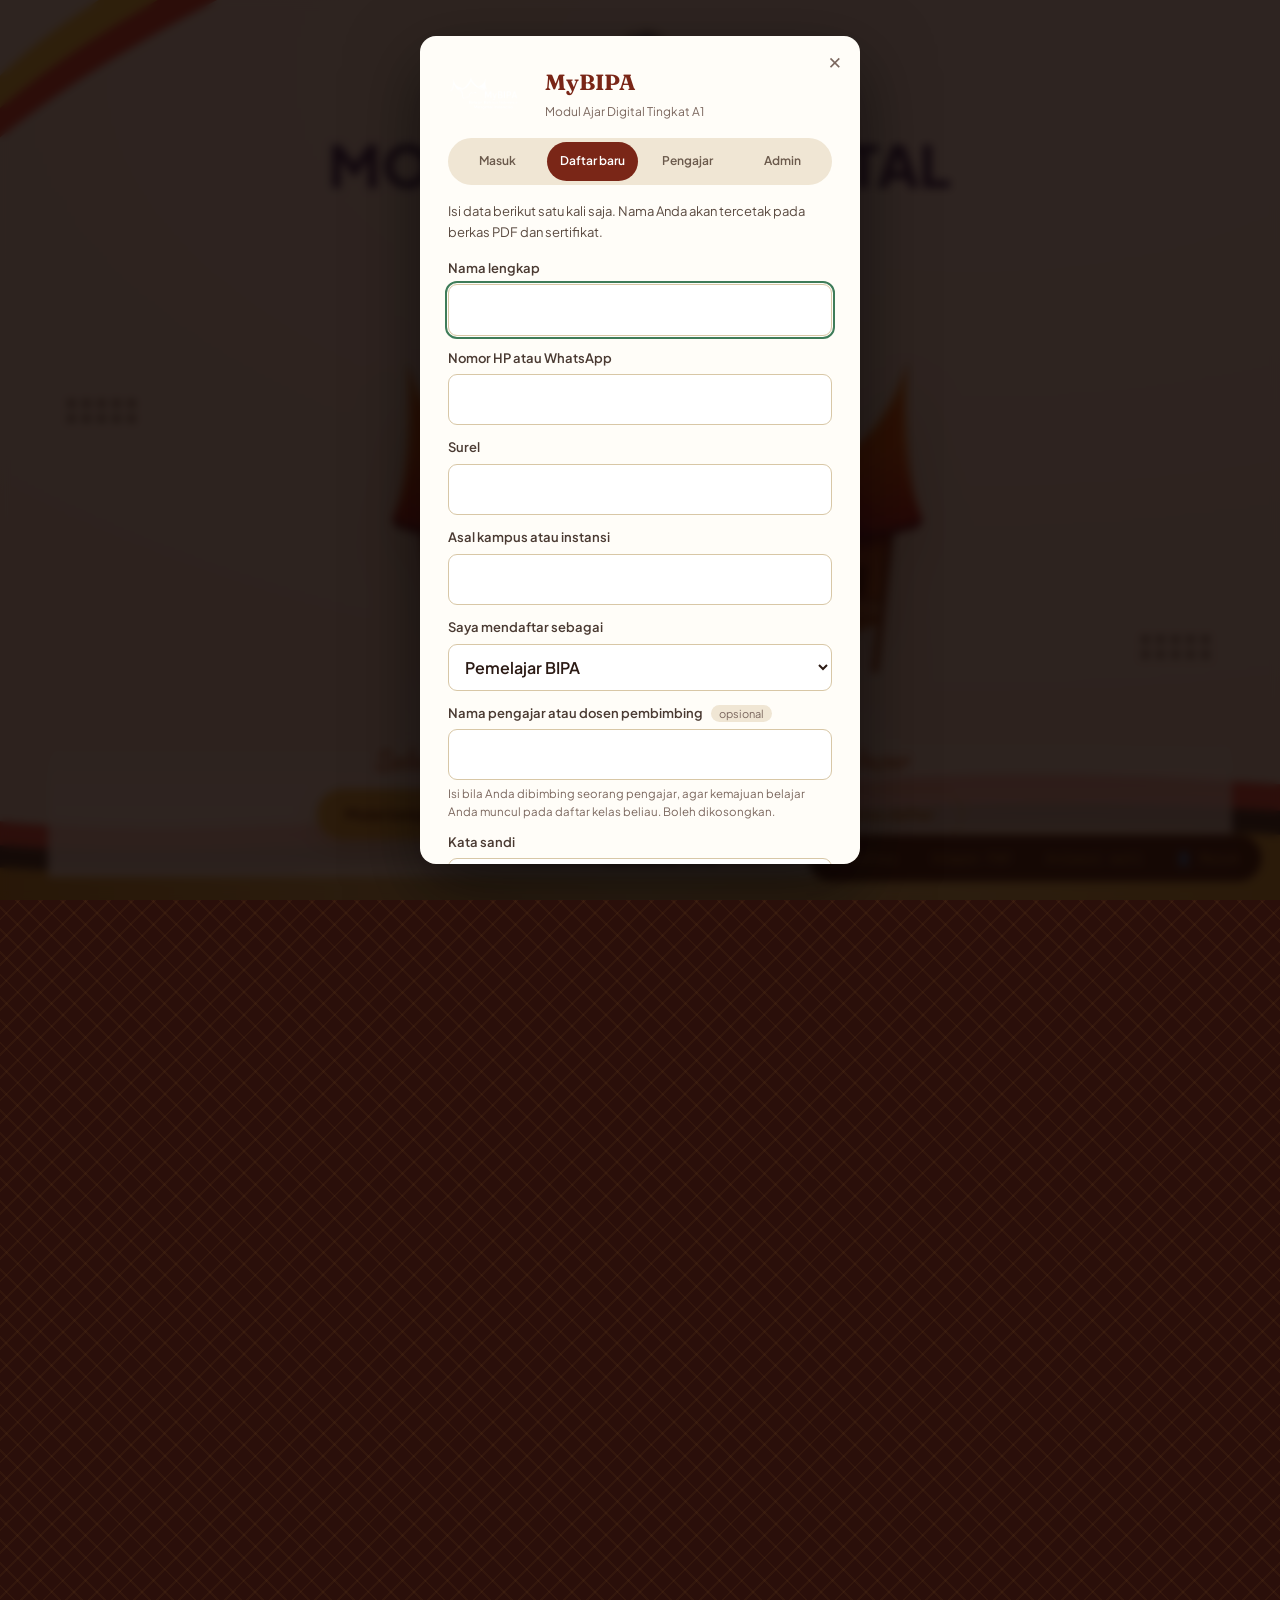
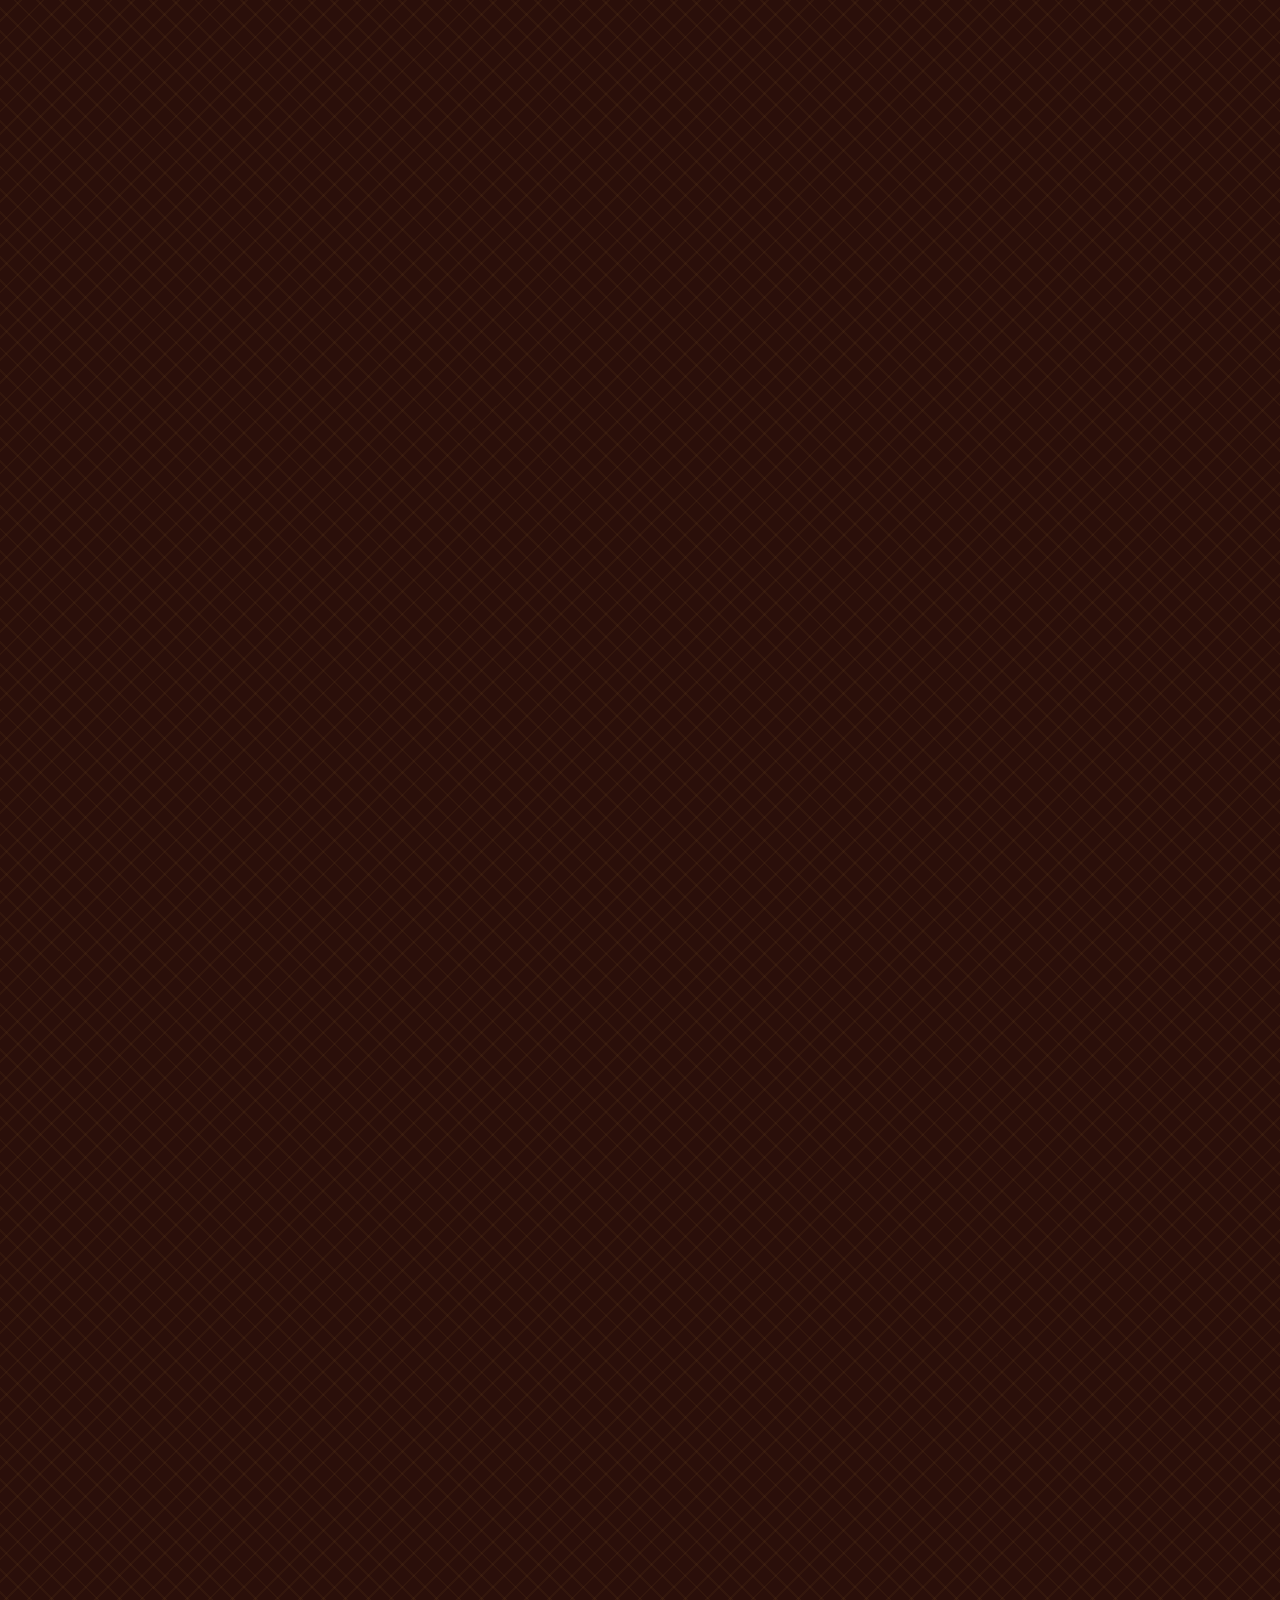
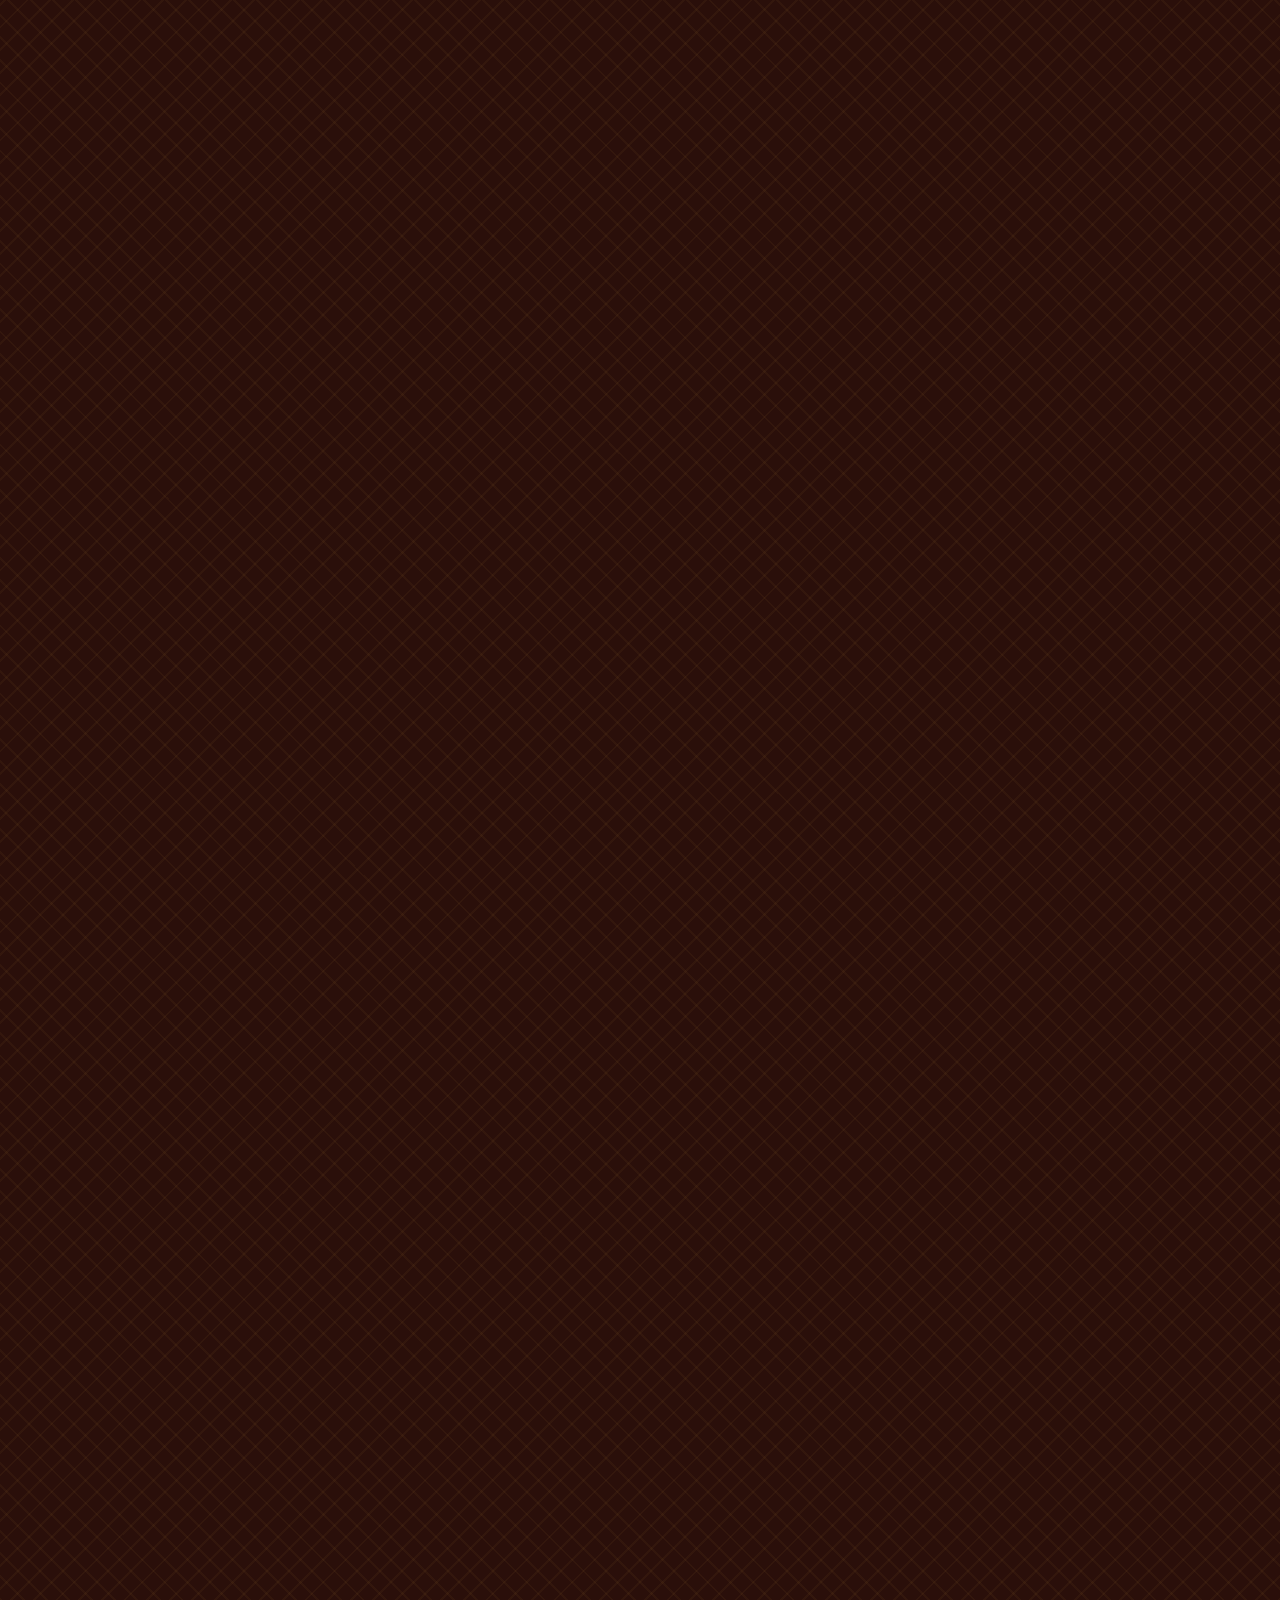
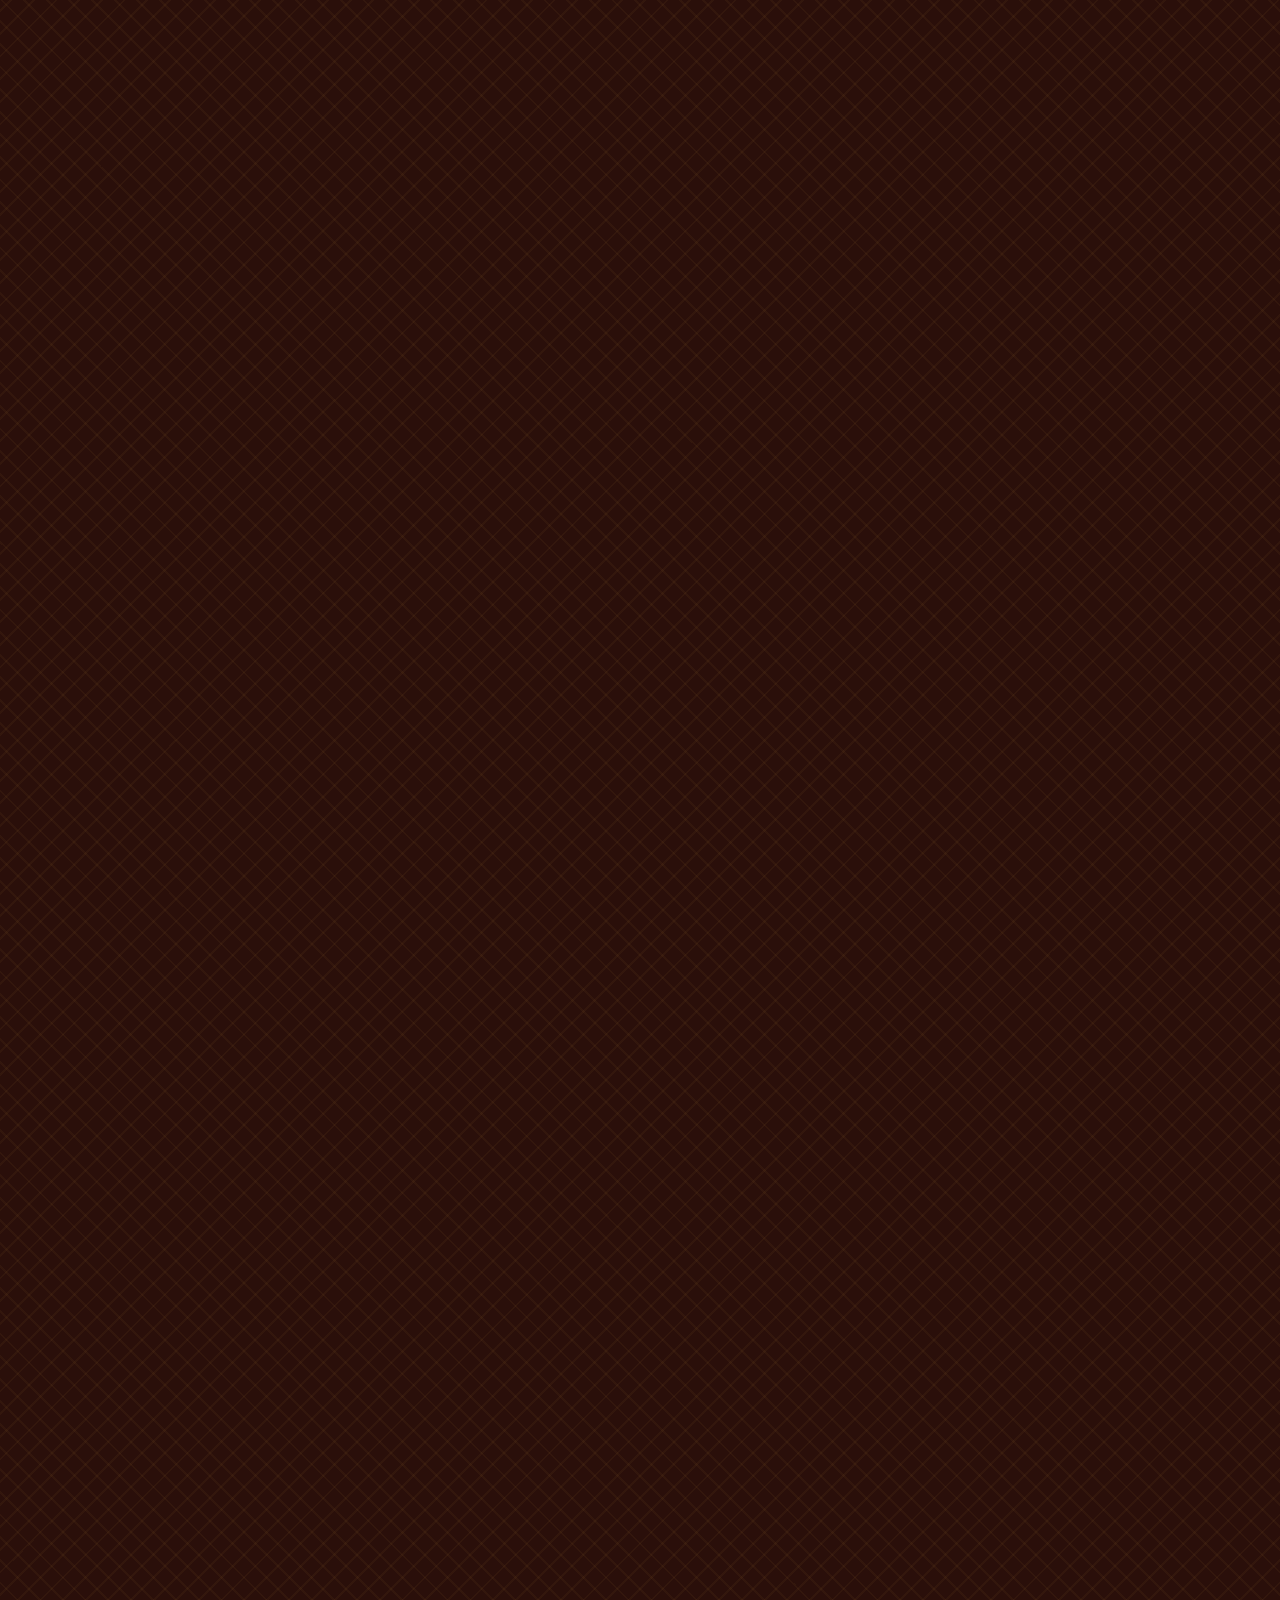
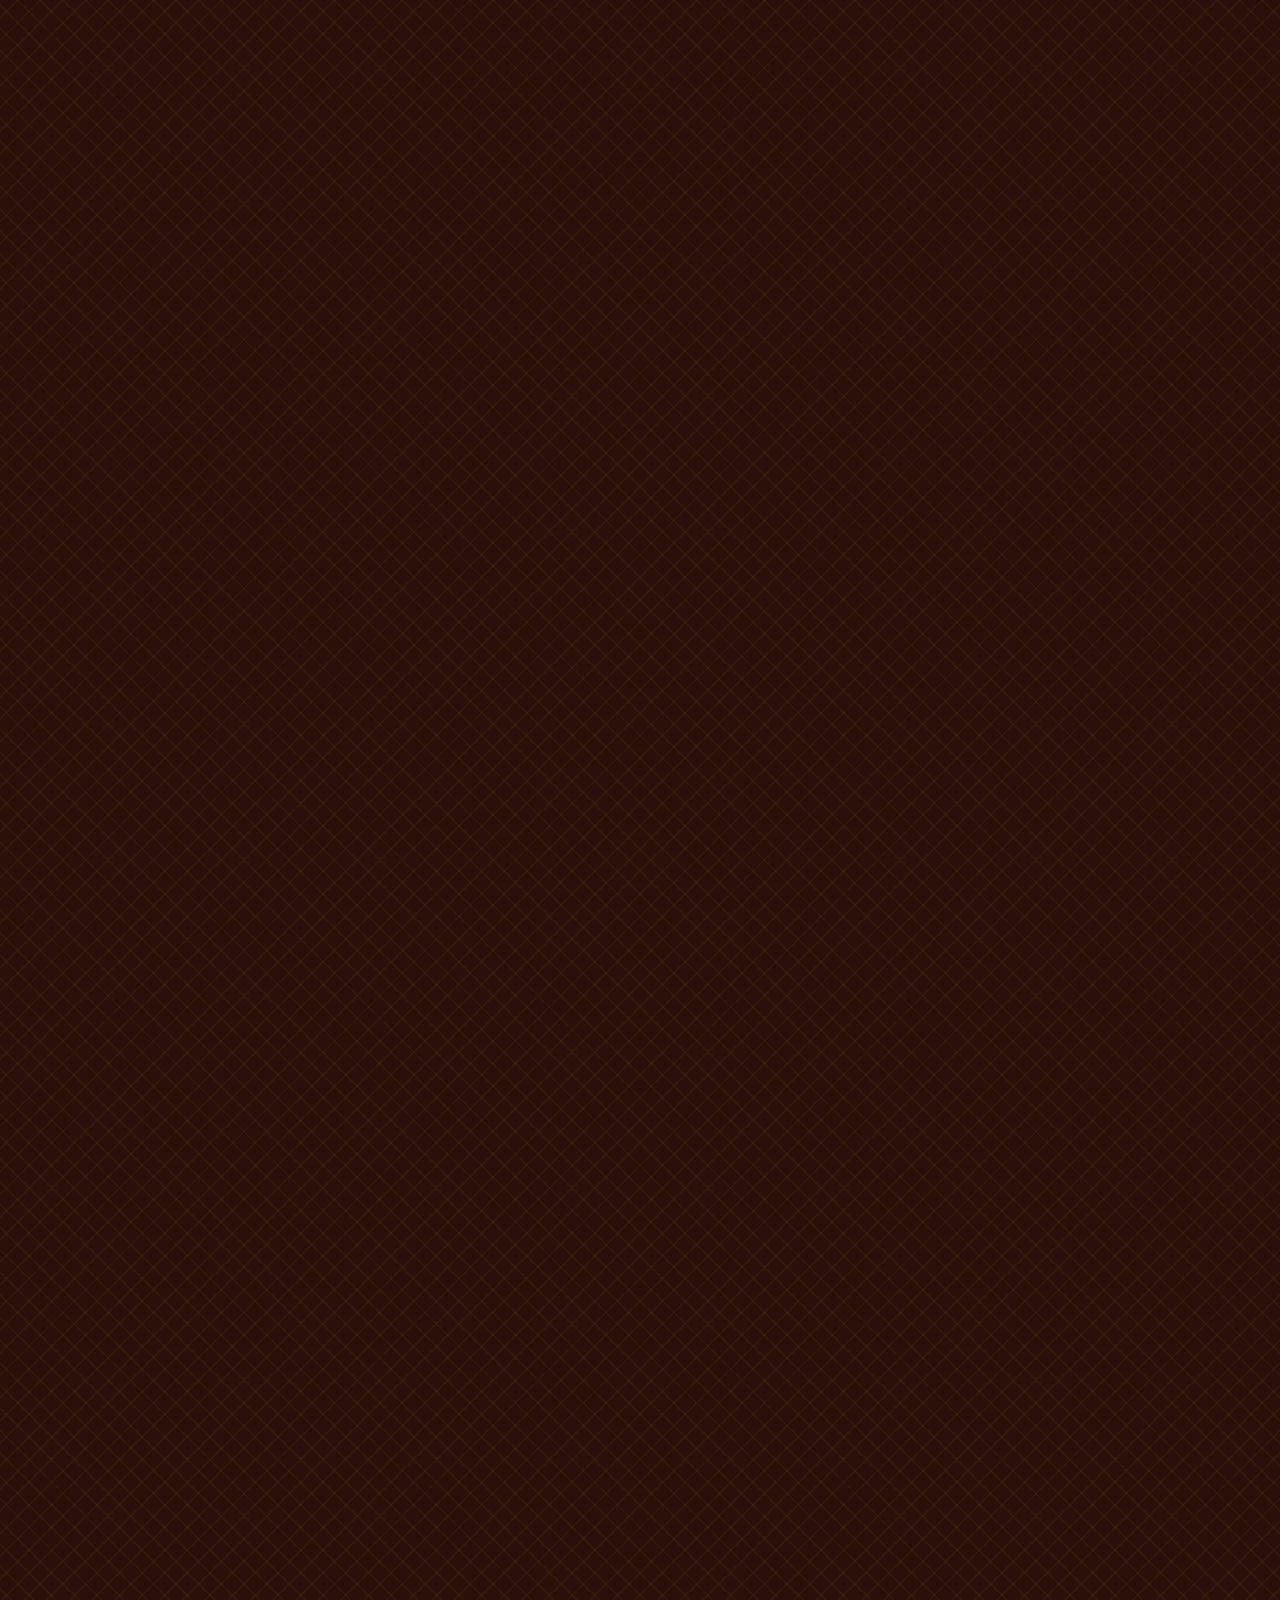
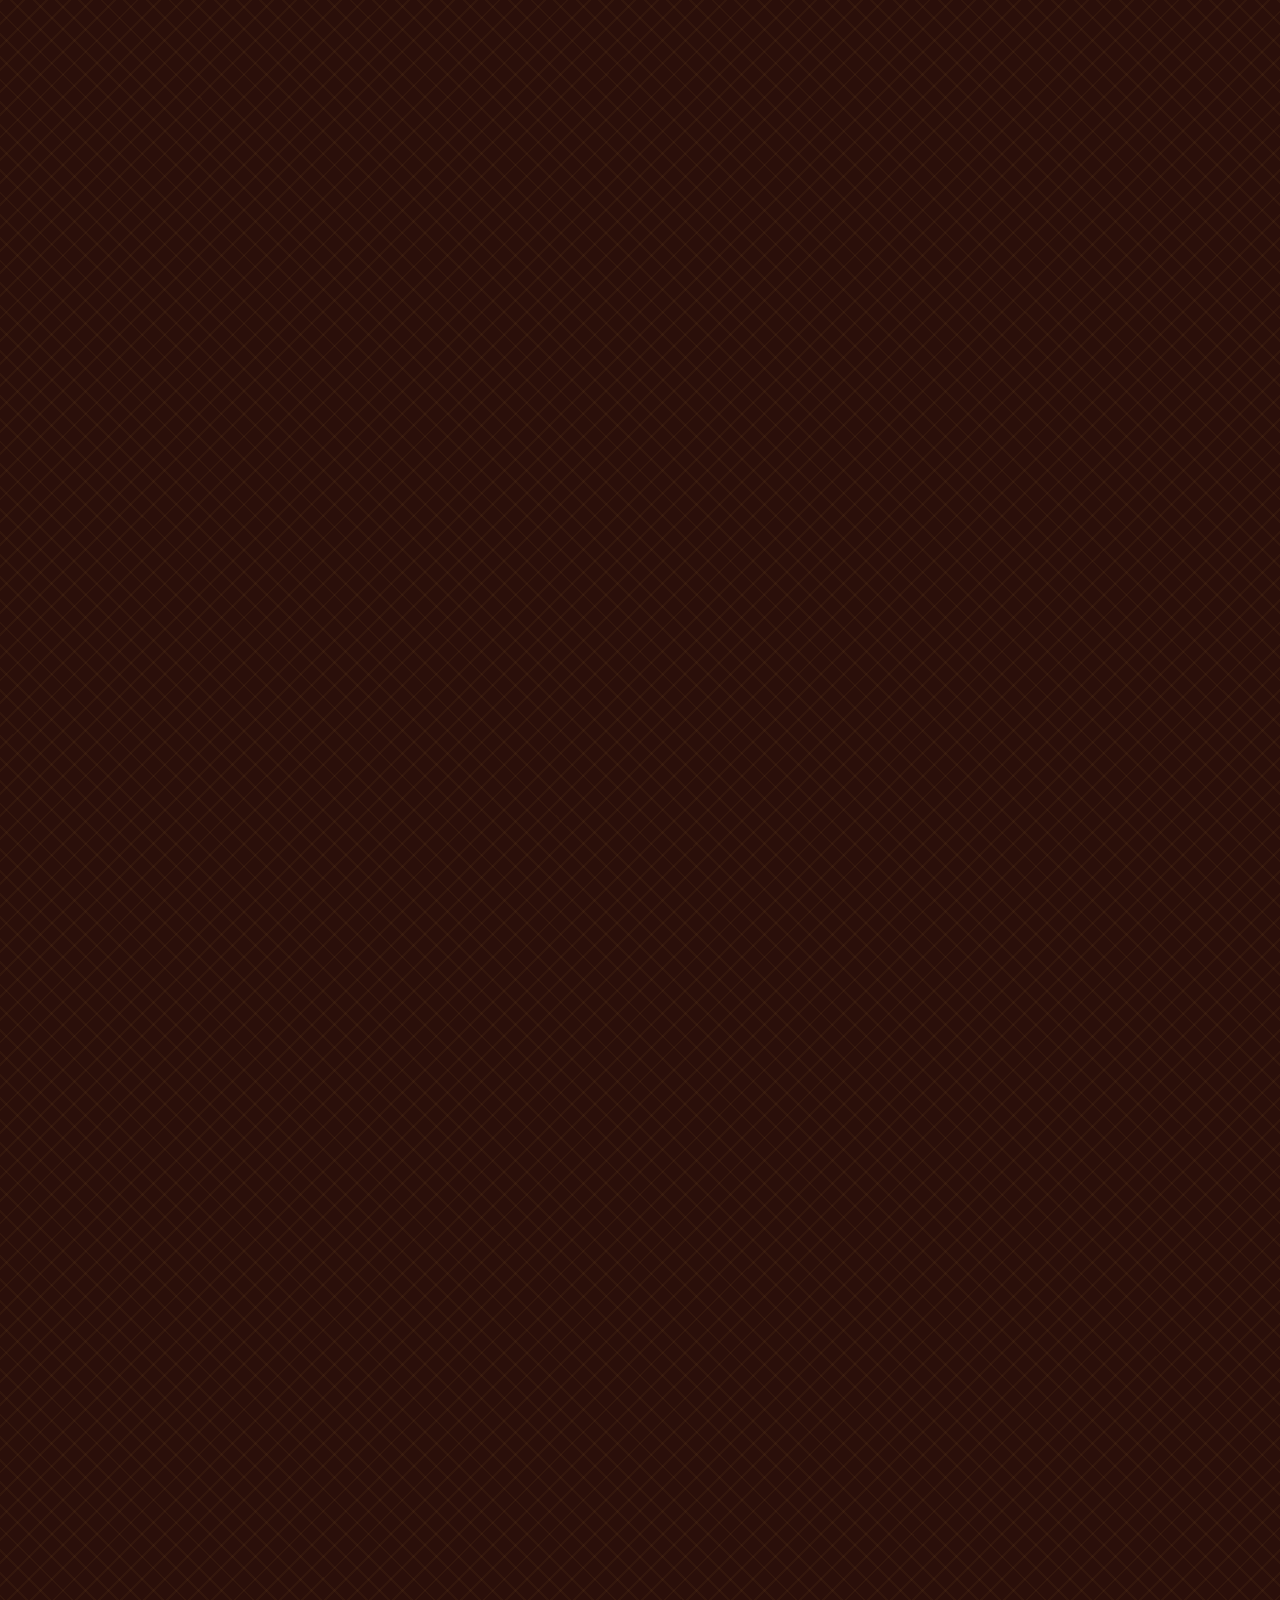
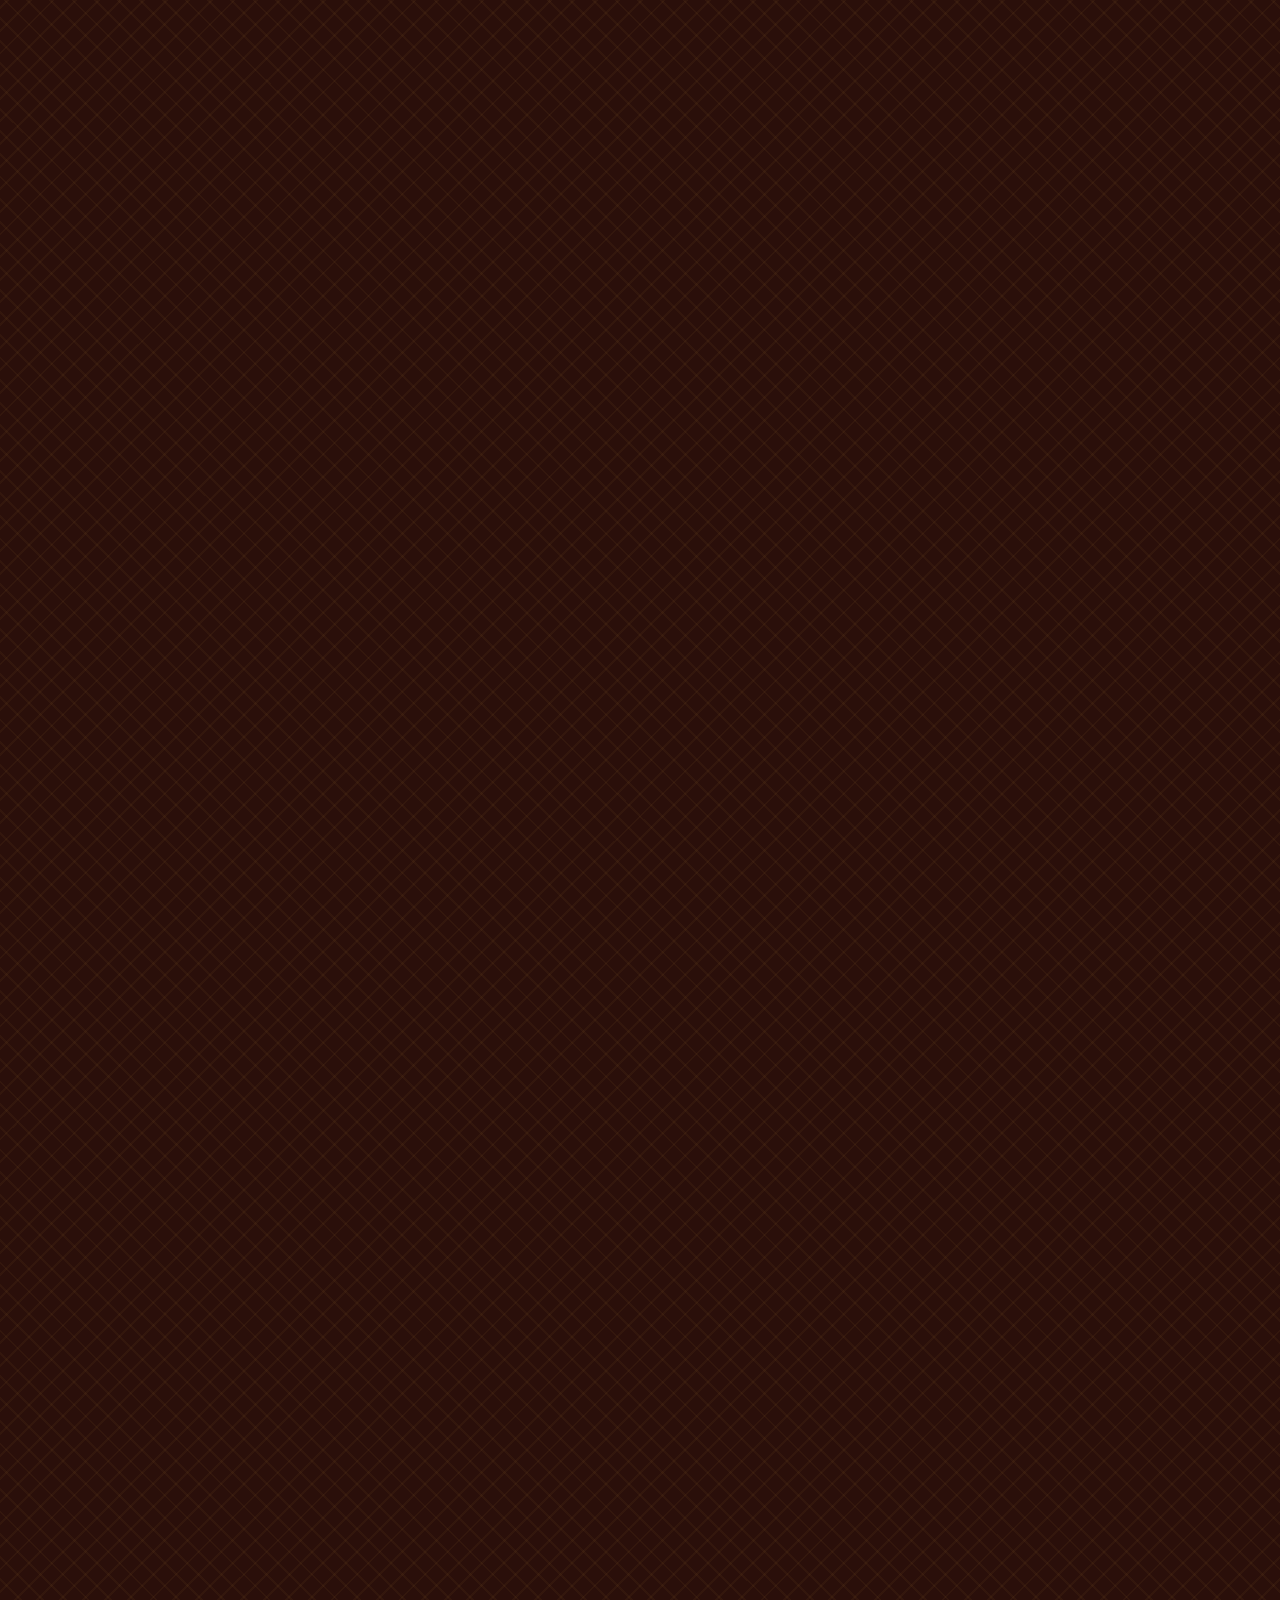
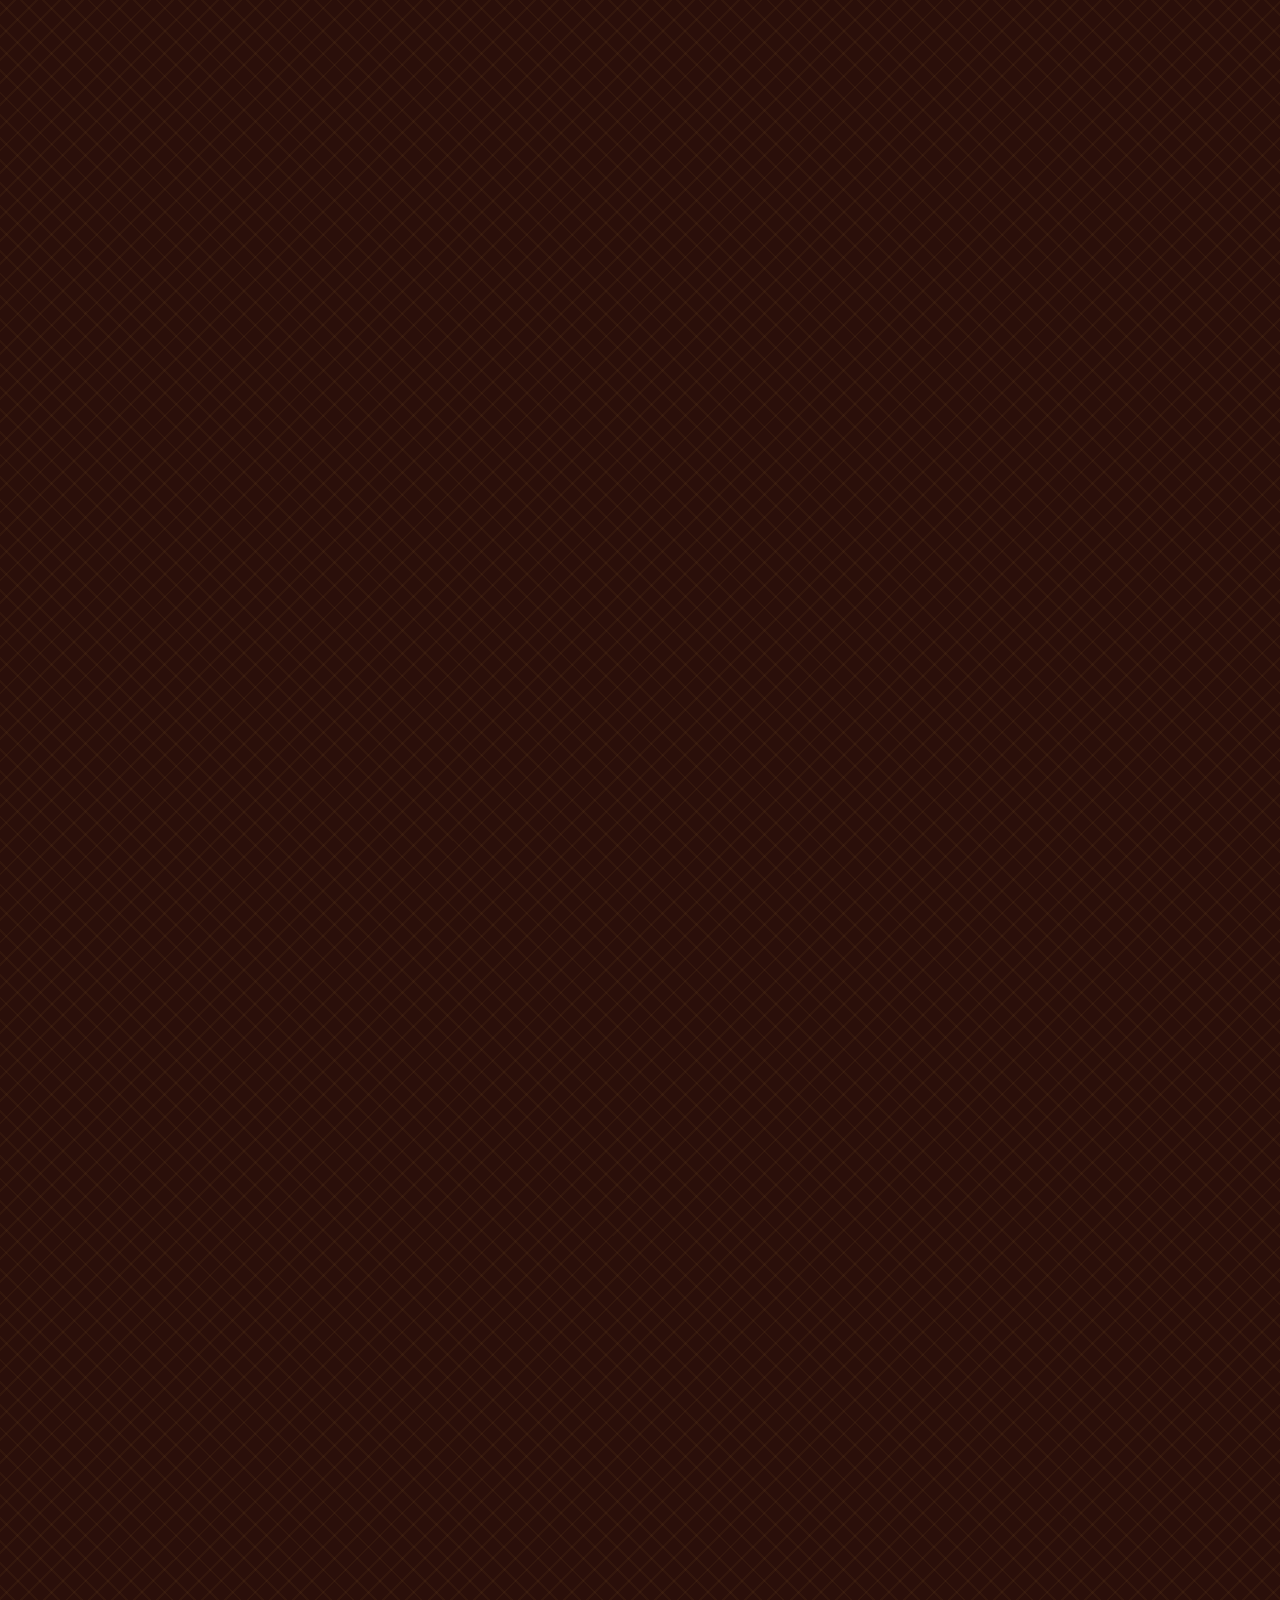
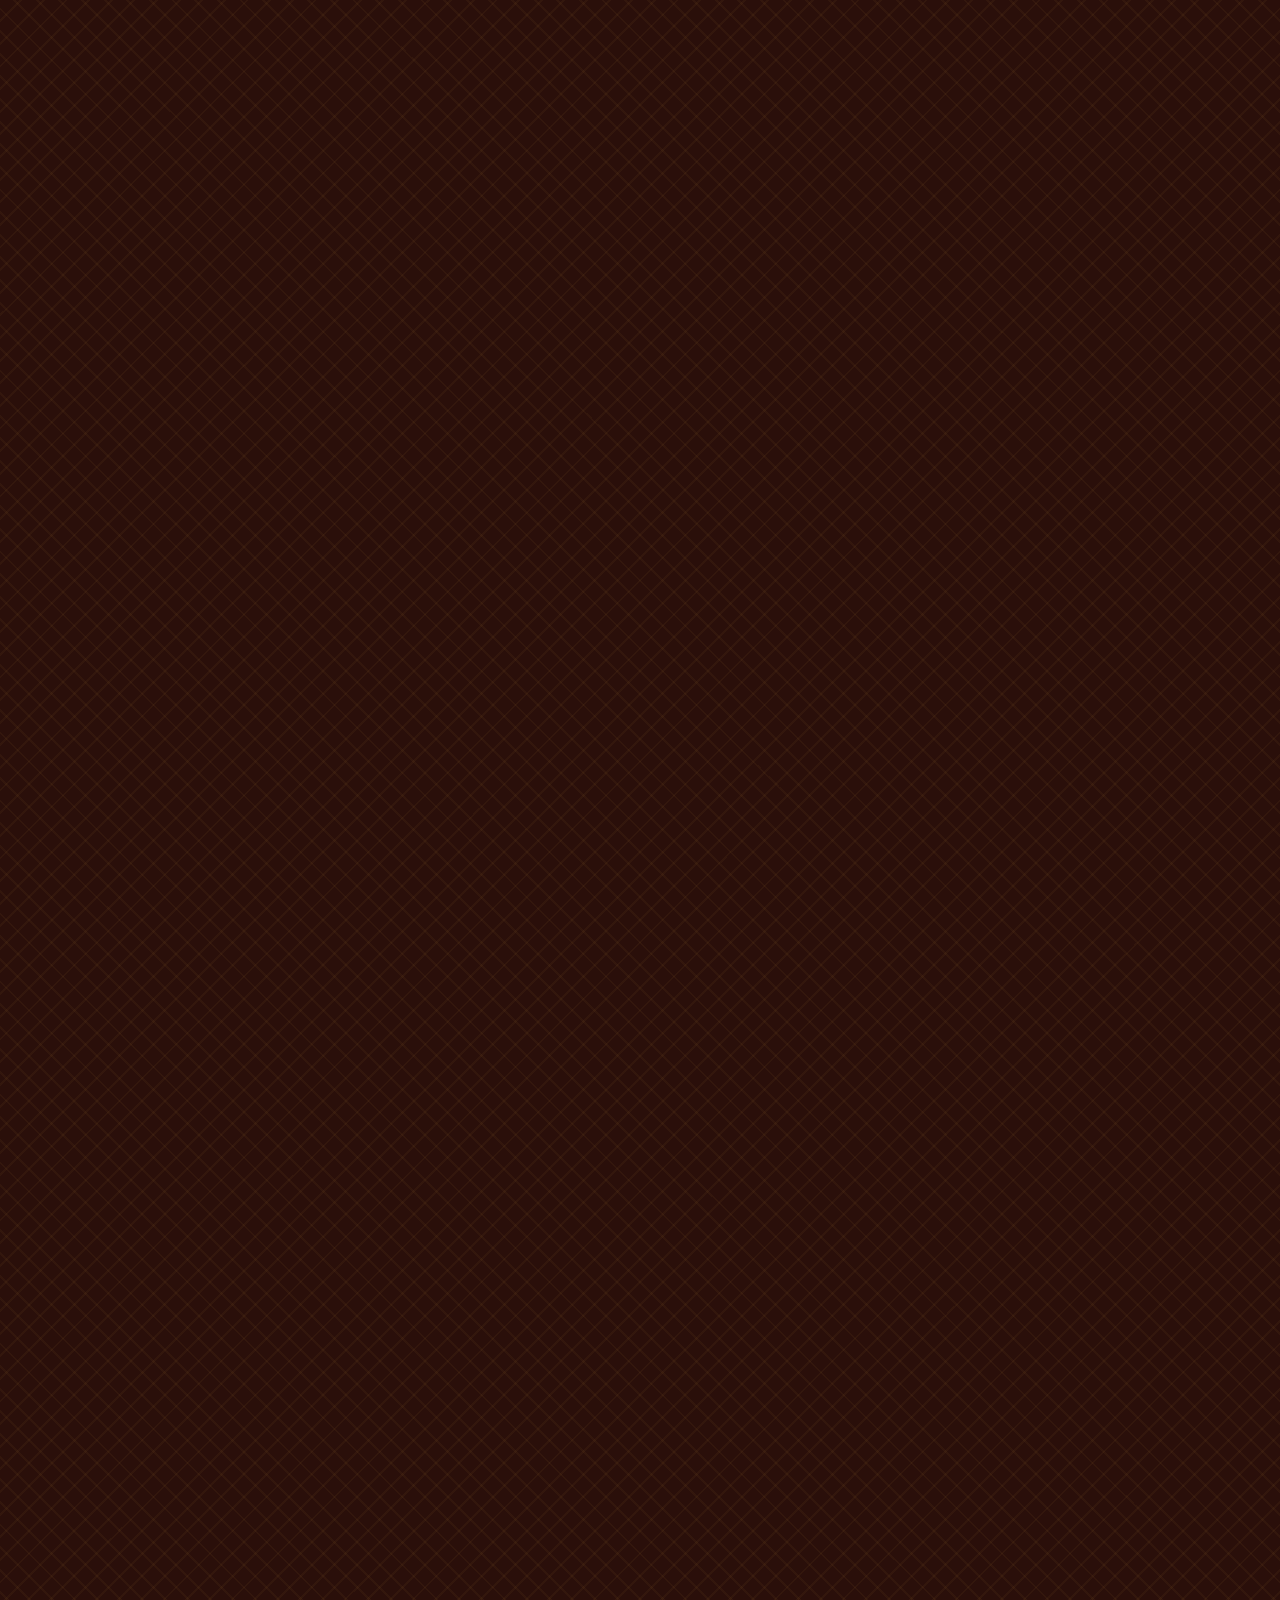
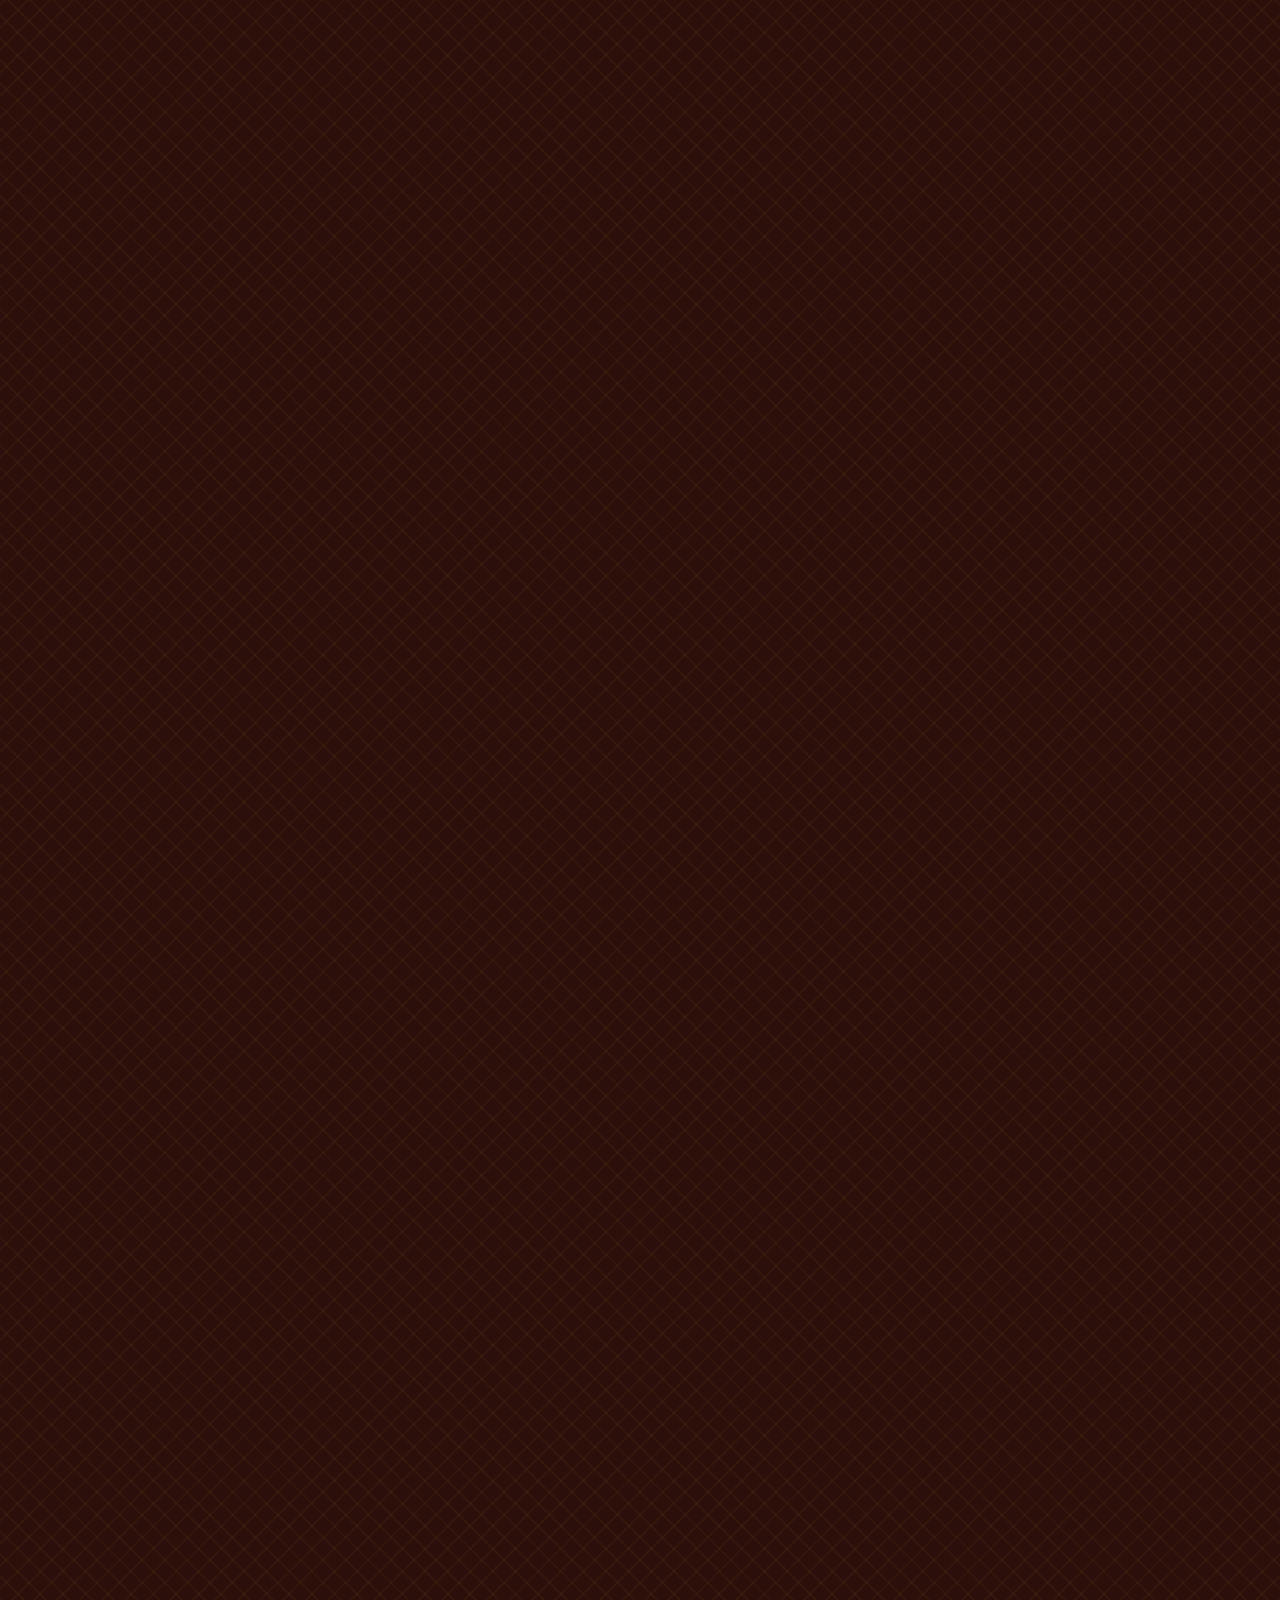
==== index.html @ bf1a0736 "Tambahkan cache buster pada script.js" ====
<!DOCTYPE html>
<html lang="id">
<head>
<meta charset="utf-8">
<meta name="viewport" content="width=device-width, initial-scale=1">
<title>MyBIPA · Modul Ajar Digital Tingkat A1 Bermuatan Lokal Minangkabau</title>
<link rel="preconnect" href="https://fonts.googleapis.com">
<link rel="preconnect" href="https://fonts.gstatic.com" crossorigin>
<link href="https://fonts.googleapis.com/css2?family=Fraunces:opsz,wght@9..144,400;9..144,600;9..144,900&family=Plus+Jakarta+Sans:wght@300;400;500;600;700&family=IBM+Plex+Mono:wght@400;600&family=Kaushan+Script&display=swap" rel="stylesheet">
  <link rel="stylesheet" href="style.css">
</head>
<body>
<div class="awas-berkas" id="awas-berkas" hidden style="position:fixed;left:12px;right:12px;bottom:12px;z-index:300;background:#7A2617;color:#FFF4E6;border:1px solid #D9A441;border-radius:14px;padding:16px 18px;font-family:system-ui,sans-serif;font-size:13.5px;line-height:1.6">
  <b>Berkas tampaknya belum termuat utuh.</b>
  <span>Bagian program modul tidak selesai dibaca peramban, sehingga login, tayangan mars, dan
  audio tidak berfungsi. Biasanya ini terjadi karena unduhan terputus atau berkas dibuka langsung
  dari pratinjau surel atau penyimpanan awan.</span>
  <span><b>Cara memperbaiki:</b> unduh ulang berkas sampai selesai, pastikan ukurannya utuh,
  lalu buka dengan Chrome, Edge, atau Firefox.</span>
  <button type="button" id="awas-tutup">Tutup pesan ini</button>
</div>


<!-- ======================= SAMPUL BERANIMASI ======================= -->
<section class="sampul" id="sampul">
  <svg class="ombak atas" viewBox="0 0 1200 420" preserveAspectRatio="none" aria-hidden="true">
    <path d="M0,0 H560 C400,86 190,196 0,360 Z" fill="#E8413B"/>
    <path d="M0,0 H430 C300,74 140,168 0,300 Z" fill="#FFD24E"/>
    <path d="M0,0 H300 C210,56 100,128 0,236 Z" fill="#FFFFFF" opacity=".92"/>
  </svg>
  <svg class="ombak bawah" viewBox="0 0 1200 420" preserveAspectRatio="none" aria-hidden="true">
    <path d="M0,420 V236 C260,300 520,176 800,140 C960,120 1090,132 1200,150 V420 Z" fill="#E8413B" opacity=".92"/>
    <path d="M0,420 V292 C250,344 520,236 810,204 C970,186 1096,196 1200,212 V420 Z" fill="#2E2E2E"/>
    <path d="M0,420 V344 C260,392 540,296 830,264 C990,246 1104,254 1200,268 V420 Z" fill="url(#emasOmbak)"/>
    <defs><linearGradient id="emasOmbak" x1="0" y1="0" x2="1" y2="0">
      <stop offset="0" stop-color="#C8952F"/><stop offset=".5" stop-color="#F2D98C"/>
      <stop offset="1" stop-color="#D9A93C"/></linearGradient></defs>
  </svg>
  <i class="titik-hias ki" aria-hidden="true"></i>
  <i class="titik-hias ka" aria-hidden="true"></i>

  <div class="hero" id="panggung">
    <div class="hero-lembaga">
      <img id="logo-unp" alt="" aria-hidden="true">
      <span id="hero-mitra">UNIVERSITAS NEGERI PADANG</span>
    </div>

    <div class="hero-judul">
      <h1>MODUL AJAR DIGITAL</h1>
      <p class="merek" id="sampul-lembaga">MyBIPA</p>
      <p class="tingkat" id="sampul-tingkat">Tingkatan A1</p>
    </div>

    <div class="hero-rumah" id="bingkai">
      <img id="rumah-gadang" alt="Ilustrasi rumah gadang Minangkabau">
    </div>

    <div class="hero-kaki">
      <p class="salam" id="sampul-halo">Salamaik datang di modul kami</p>
      <div class="tuas-baris">
        <button class="mulai" id="btn-mulai" type="button">Mulai belajar <span aria-hidden="true">&#8594;</span></button>
        <button class="mulai kedua" id="btn-mars" type="button"><span aria-hidden="true">&#9834;</span> Mars Sumatera Barat</button>
        <button class="mulai kedua" id="btn-akun" type="button"><span aria-hidden="true">&#128100;</span> Masuk atau daftar</button>
      </div>
      <p class="penyusun">Disusun oleh <b id="sampul-penyusun">Radi Sukma, S.Pd.</b>
        <span id="sampul-tahun">2026</span></p>
    </div>
  </div>

  <img id="gambar-sampul" class="sampul-cetak" alt="Sampul Modul Ajar Digital MyBIPA Tingkat A1 Bermuatan Lokal Minangkabau">
  <img id="latar-sampul" class="sampul-simpan" alt="" aria-hidden="true">
  <div class="tirai" aria-hidden="true"></div>
</section>

<div class="layar-tutup" id="layar-tutup" aria-hidden="true"></div>

<div class="identitas-cetak" id="identitas-cetak" aria-hidden="true"></div>
<div class="kaki-cetak" id="kaki-cetak" aria-hidden="true"></div>

<!-- ======================= GERBANG AKUN ======================= -->
<div class="gerbang" id="gerbang" aria-hidden="true">
  <div class="gerbang-kotak">
    <button class="gerbang-tutup" id="gerbang-tutup" type="button" aria-label="Tutup">&#10005;</button>
    <div class="gerbang-kop">
      <img id="gerbang-logo" alt="" aria-hidden="true">
      <div><b>MyBIPA</b><small>Modul Ajar Digital Tingkat A1</small></div>
    </div>

    <p class="gerbang-awas" id="gerbang-awas" hidden></p>

    <div class="gerbang-tab" role="tablist">
      <button type="button" class="pilih" data-tab="masuk">Masuk</button>
      <button type="button" data-tab="daftar">Daftar baru</button>
      <button type="button" data-tab="pengajar">Pengajar</button>
      <button type="button" data-tab="admin">Admin</button>
    </div>

    <form class="gerbang-borang" id="form-masuk" data-panel="masuk" autocomplete="off" novalidate>
      <p class="gerbang-arahan">Masukkan nama dan kata sandi yang Anda buat saat mendaftar.</p>
      <label>Nama lengkap <input type="text" id="m-nama" autocomplete="username"></label>
      <label>Kata sandi <input type="password" id="m-sandi" autocomplete="current-password"></label>
      <p class="gerbang-pesan" id="pesan-masuk"></p>
      <button class="gerbang-tuas" type="submit">Masuk ke modul</button>
    </form>

    <form class="gerbang-borang" id="form-daftar" data-panel="daftar" hidden autocomplete="off" novalidate>
      <p class="gerbang-arahan">Isi data berikut satu kali saja. Nama Anda akan tercetak pada berkas PDF dan sertifikat.</p>
      <label>Nama lengkap <input type="text" id="d-nama"></label>
      <label>Nomor HP atau WhatsApp <input type="tel" id="d-wa"></label>
      <label>Surel <input type="email" id="d-surel"></label>
      <label>Asal kampus atau instansi <input type="text" id="d-instansi"></label>
      <label>Saya mendaftar sebagai
        <select id="d-peran">
          <option value="pemelajar">Pemelajar BIPA</option>
          <option value="pengajar">Pengajar atau dosen</option>
        </select>
      </label>
      <label id="baris-dosen">Nama pengajar atau dosen pembimbing <span class="opsional">opsional</span>
        <input type="text" id="d-dosen">
        <small class="petunjuk-kolom">Isi bila Anda dibimbing seorang pengajar, agar kemajuan belajar
          Anda muncul pada daftar kelas beliau. Boleh dikosongkan.</small>
      </label>
      <label>Kata sandi <input type="password" id="d-sandi" ></label>
      <label>Ulangi kata sandi <input type="password" id="d-sandi2" ></label>
      <p class="gerbang-pesan" id="pesan-daftar"></p>
      <button class="gerbang-tuas" type="submit">Daftar dan mulai belajar</button>
    </form>

    <form class="gerbang-borang" id="form-pengajar" data-panel="pengajar" hidden autocomplete="off" novalidate>
      <p class="gerbang-arahan">Khusus pengajar atau dosen. Bila surel Anda belum terdaftar, akun
        pengajar dibuat sekaligus pada saat ini juga.</p>
      <label>Nama lengkap <input type="text" id="g-nama" autocomplete="off"></label>
      <label>Surel <input type="email" id="g-surel" autocomplete="off"></label>
      <label>Asal kampus atau instansi <input type="text" id="g-instansi" autocomplete="off"></label>
      <label>Kata sandi <input type="password" id="g-sandi" autocomplete="off">
        <small class="petunjuk-kolom">Buat kata sandi minimal enam karakter pada pendaftaran pertama,
          lalu pakai kata sandi yang sama untuk masuk berikutnya.</small>
      </label>
      <p class="gerbang-pesan" id="pesan-pengajar"></p>
      <button class="gerbang-tuas" type="submit">Masuk sebagai pengajar</button>
    </form>

    <form class="gerbang-borang" id="form-admin" data-panel="admin" hidden autocomplete="off" novalidate>
      <p class="gerbang-arahan">Halaman ini hanya untuk pengelola modul.</p>
      <label>Nama lengkap <input type="text" id="a-nama" autocomplete="off"></label>
      <label>Surel <input type="email" id="a-surel" autocomplete="off"></label>
      <label>Kata sandi pengelola <input type="password" id="a-sandi" autocomplete="off"></label>
      <p class="gerbang-pesan" id="pesan-admin"></p>
      <button class="gerbang-tuas" type="submit">Masuk sebagai admin</button>
    </form>

    <p class="gerbang-kaki">Data akun dan kemajuan belajar tersimpan di peramban perangkat ini.
      Gunakan tombol <b>Unduh cadangan akun</b> di daftar isi untuk menyimpan salinannya.</p>
  </div>
</div>


<!-- ======================= LAYAR MEMUAT ======================= -->
<div class="muat" id="muat" aria-hidden="true">
  <div class="muat-isi">
    <img class="muat-logo" id="muat-logo" alt="" aria-hidden="true">
    <b class="muat-merek">MyBIPA</b>
    <span class="muat-pesan" id="muat-pesan">Menyiapkan modul…</span>
    <div class="muat-rel"><i></i></div>
  </div>
</div>

<!-- ======================= TAYANGAN PEMBUKA ======================= -->
<div class="tirai-mars" id="tirai-mars" aria-hidden="true">
  <div class="kotak-mars">
    <div class="kepala-mars">
      <b>Mars Sumatera Barat</b>
      <button class="tutup-mars" id="tutup-mars" type="button">✕ Tutup</button>
    </div>
    <video id="video-mars" controls playsinline preload="none"></video>
    <p class="ket-mars">Lagu pembuka modul MyBIPA Tingkat A1. Hak cipta pada Pemerintah Provinsi Sumatera Barat.</p>
  </div>
</div>

<!-- ======================= KERANGKA MODUL ======================= -->
<div class="wadah">
  <aside class="rak" id="rak">
    <div class="merek">
      <img id="logo-rak" alt="">
      <b id="merek-nama">MyBIPA<small id="merek-ket">Modul Ajar Digital A1</small></b>
    </div>
    <div class="laju"><i id="laju-bar"></i></div>
    <div class="laju-teks" id="laju-teks">0% · belum ada kegiatan dikerjakan</div>

    <div class="rak-akun" id="rak-akun" hidden>
      <button class="lingkar" id="akun-lingkar" type="button" title="Ganti foto profil">
        <span id="akun-inisial">?</span>
        <img id="akun-foto" alt="" hidden>
      </button>
      <span class="rak-akun-teks">
        <b id="akun-nama">Tamu</b>
        <small id="akun-instansi"></small>
        <span class="peran" id="akun-peran"></span>
      </span>
      <button class="akun-keluar" id="btn-keluar" type="button" title="Keluar dari akun">Keluar</button>
    </div>
    <div class="rak-akun-tuas" id="rak-akun-tuas" hidden>
      <button type="button" id="btn-foto">Tambahkan foto profil</button>
      <button type="button" id="btn-hapus-foto" hidden>Hapus foto</button>
    </div>
    <input type="file" id="pilih-foto" accept="image/*" hidden>

    <h6>Bagian awal</h6>
    <nav id="daftar-awal"></nav>
    <h6>Unit pembelajaran</h6>
    <nav id="daftar-unit"></nav>
    <h6>Bagian akhir</h6>
    <nav id="daftar-akhir"></nav>
    <button class="tuas" id="btn-sampul" type="button">← Kembali ke sampul</button>
    <p class="tanda-versi" id="tanda-versi"></p>
    <button class="tuas" id="btn-uji-sinkron" type="button">Periksa sambungan basis data</button>
    <button class="tuas" id="btn-ambil-basis" type="button">Ambil kemajuan dari basis data</button>
    <button class="tuas" id="btn-cadangan" type="button">Unduh cadangan akun (.json)</button>
    <button class="tuas" id="btn-pulih" type="button">Pulihkan cadangan akun</button>
    <button class="tuas" id="btn-unduh" type="button">Unduh jawaban saya (.txt)</button>
    <button class="tuas" id="btn-simpan-modul" type="button">Unduh modul hasil suntingan (.html)</button>
    <button class="tuas" id="btn-asal" type="button">Kembalikan teks asli</button>
  </aside>

  <main id="isi"></main>
</div>

<nav class="bilah" aria-label="Alat modul">
  <button class="tuas-rak" id="btn-rak" type="button">☰ Daftar</button>
  <button id="btn-cetak" type="button">Simpan PDF</button>
  <button id="btn-animasi" type="button">Animasi mati</button>
  <button id="btn-akun-bilah" type="button">👤 Akun</button>
  <button id="btn-sunting" type="button">✎ Sunting</button>
  <button id="btn-atas" type="button">↑</button>
</nav>

<div class="petunjuk-sunting" id="petunjuk-sunting">
  <b>Mode sunting aktif.</b> Ketuk teks mana pun untuk mengubahnya. Perubahan tersimpan otomatis di peramban ini. Untuk membawa hasilnya ke perangkat lain, buka Daftar lalu tekan <b>Unduh modul hasil suntingan</b>.
</div>

  <script src="script.js?v=20260924b"></script>
</body>
</html>
---- style.css ----
﻿/* ---- dari baris 10-939 ---- */


/* ==========================================================================
   MyBIPA — Modul Ajar Digital A1 Bermuatan Lokal Minangkabau
   Berkas tunggal. Pola unit mengikuti Sahabatku Indonesia BIPA 5:
   Prakegiatan · Menyimak · Berbicara · Membaca · Kosakata · Tata Bahasa ·
   Menulis · Wawasan Keindonesiaan.
   Seluruh isi, audio, dan video diatur pada blok KONFIGURASI & DATA
   di bagian <script> paling bawah berkas ini.
   ========================================================================== */
:root{
  --gelap:#2A0F0A; --bara:#7A2617; --bara2:#5C1A10;
  --jingga:#E4763A; --emas:#D9A441; --emas2:#B8862B;
  --krem:#FFF7EA; --kertas:#FFFDF8; --tinta:#2B1A14; --abu:#7B675E;
  --garis:#E9DCC6; --hijau:#3E7C59; --merah:#C0392B;
  --sisi:262px;
  --lebar-app:1620px;
  --lebar-lembar:100%;
  --tepi-main:18px;
}
*{box-sizing:border-box}
html{scroll-behavior:smooth}
body{
  margin:0;font-family:"Plus Jakarta Sans",system-ui,sans-serif;
  font-size:clamp(16.2px,0.45vw + 15.1px,18.4px);line-height:1.72;color:var(--tinta);
  background:var(--gelap);-webkit-text-size-adjust:100%;
  background-image:repeating-linear-gradient(45deg,rgba(217,164,65,.05) 0 2px,transparent 2px 16px),
                   repeating-linear-gradient(-45deg,rgba(217,164,65,.05) 0 2px,transparent 2px 16px);
  text-wrap:pretty;
}
img{max-width:100%}
button{font-family:inherit}
:focus-visible{outline:2.5px solid var(--emas);outline-offset:2px}

/* ---------- SAMPUL PENUH LAYAR ---------- */
.sampul{position:fixed;inset:0;width:100%;height:100vh;height:100dvh;min-height:100svh;z-index:90;
  overflow:hidden;margin:0;padding:0!important;isolation:isolate;
  background:radial-gradient(120% 82% at 76% 8%,#FFFFFF 0%,#FAF7F2 48%,#F1ECE3 100%);
  display:grid;grid-template-rows:minmax(0,1fr);
  transition:opacity .45s ease,transform .45s ease,visibility .45s}
.sampul.tutup{opacity:0;visibility:hidden;transform:scale(1.03);pointer-events:none}
body.sampul-aktif{overflow:hidden}
body.sampul-aktif .wadah{visibility:hidden}
body.sampul-aktif #btn-atas{display:none}
body.sampul-aktif .tuas-rak{display:inline-block}
.sampul-cetak,.sampul-simpan{display:none}

.ombak{position:absolute;left:0;width:min(46vw,560px);height:auto;z-index:1;pointer-events:none}
.ombak.atas{top:0;transform:translate(-4%,-6%)}
.ombak.bawah{bottom:0;left:0;width:100%;max-width:none;
  height:clamp(110px,20vh,230px);transform:none}
.titik-hias{position:absolute;z-index:1;width:78px;height:34px;pointer-events:none;opacity:.85;
  background-image:radial-gradient(#2E2E2E 34%,transparent 36%);
  background-size:15px 15px}
.titik-hias.ki{left:clamp(14px,5vw,86px);top:44%}
.titik-hias.ka{right:clamp(14px,5vw,86px);bottom:26%}

.hero{position:relative;z-index:12;height:100%;display:flex;flex-direction:column;
  align-items:center;justify-content:flex-start;gap:12px;gap:clamp(6px,1.4vh,18px);
  padding:24px 32px 20px;
  padding:clamp(14px,3.2vh,34px) clamp(16px,5vw,48px) clamp(12px,2.6vh,26px);
  text-align:center;box-sizing:border-box;overflow:hidden}

.hero-lembaga{display:flex;flex-direction:column;align-items:center;gap:6px;flex:none}
.hero-lembaga img{height:56px;height:clamp(40px,7vh,74px);width:auto;display:block}
.hero-lembaga span{font-family:"Plus Jakarta Sans",sans-serif;font-weight:700;
  font-size:14px;font-size:clamp(11px,1.5vh,16px);letter-spacing:.06em;color:#2A2A2A}

.hero-judul{flex:none}
.hero-judul h1{margin:0;font-family:"Plus Jakarta Sans",sans-serif;font-weight:800;
  font-size:42px;font-size:clamp(24px,5.2vw,58px);line-height:1.06;letter-spacing:.01em;color:#262A72}
.hero-judul .merek{margin:clamp(2px,.8vh,10px) 0 0;font-family:"Plus Jakarta Sans",sans-serif;
  font-weight:700;font-size:48px;font-size:clamp(28px,6vw,66px);line-height:1.05;color:#D93A2B}
.hero-judul .tingkat{margin:clamp(2px,.6vh,8px) 0 0;font-family:"Plus Jakarta Sans",sans-serif;
  font-weight:700;font-size:20px;font-size:clamp(14px,2.2vw,24px);color:#1C1C1C}

.hero-rumah{width:100%;flex:1 1 auto;min-height:0;display:flex;align-items:center;justify-content:center;
  transform:perspective(1200px);transition:transform .35s cubic-bezier(.2,.7,.3,1);will-change:transform;
  animation:masukSampul 1.1s .15s cubic-bezier(.2,.8,.25,1) both}
.hero-rumah img{max-width:min(100%,720px);max-height:46vh;max-height:min(100%,52vh);
  width:auto;height:100%;object-fit:contain;display:block;
  filter:drop-shadow(0 16px 26px rgba(90,50,20,.22));
  animation:apungRumah 7s ease-in-out infinite}

.hero-kaki{display:flex;flex-direction:column;align-items:center;flex:none;
  gap:clamp(6px,1.2vh,12px);width:100%;position:relative;
  padding:14px 12px 4px;border-radius:18px 18px 0 0;
  background:linear-gradient(to top,rgba(255,252,247,.9),rgba(255,252,247,.66) 62%,rgba(255,252,247,0));
  backdrop-filter:blur(2px)}
.hero-kaki .salam{margin:0;font-family:"Kaushan Script",cursive;color:#B5511F;
  font-size:20px;font-size:clamp(15px,2.2vw,26px);line-height:1.3}
.hero-kaki .tuas-baris{display:flex;flex-wrap:wrap;gap:10px;justify-content:center;
  position:relative;z-index:6}
.hero-kaki .penyusun{margin:0;font-size:13px;font-size:clamp(11px,1.5vh,14.5px);color:#4A4A4A}
.hero-kaki .penyusun b{color:#1C1C1C}
.hero-kaki .penyusun span{color:#8A6A3A}

.mulai{display:inline-flex;align-items:center;gap:10px;background:linear-gradient(120deg,#E8B84B,#D9A93C);
  color:#3A1508;border:0;padding:13px 24px;padding:clamp(10px,1.6vh,14px) clamp(18px,2.6vw,28px);
  border-radius:999px;font-weight:700;font-size:15px;font-size:clamp(13px,1.7vh,15.5px);cursor:pointer;
  box-shadow:0 10px 24px rgba(184,134,43,.32);animation:denyut 2.6s ease-in-out infinite}
.mulai:hover{filter:brightness(1.06)}
.mulai.kedua{background:transparent;color:#A8701F;border:1.6px solid #C8952F;box-shadow:none;animation:none}
.mulai.kedua:hover{background:rgba(200,149,47,.14)}

.tirai{position:absolute;inset:0;z-index:8;background:var(--gelap);pointer-events:none;
  animation:tirai 1.4s .15s cubic-bezier(.7,0,.2,1) forwards}
body.diam .tirai{display:none}
@media (prefers-reduced-motion:reduce){.tirai{display:none}}
.bara-api{position:absolute;width:5px;height:5px;border-radius:50%;background:#D9A93C;opacity:0;
  filter:blur(.4px);animation:naikBara linear infinite;z-index:2;pointer-events:none}

@keyframes masukSampul{from{opacity:0;transform:perspective(1200px) translateY(26px) scale(.96)}
  to{opacity:1;transform:perspective(1200px) translateY(0) scale(1)}}
@keyframes apungRumah{0%,100%{transform:translateY(0)}50%{transform:translateY(-8px)}}

@media (max-aspect-ratio:3/4){
  .ombak.atas{width:min(62vw,420px)}
  .titik-hias{width:60px;height:28px;background-size:12px 12px}
}
@media (max-width:560px){
  .titik-hias.ki{top:40%} .titik-hias.ka{bottom:30%}
  .hero{gap:6px}
  .hero-kaki .tuas-baris{gap:8px;width:100%}
  .mulai{flex:1 1 auto;justify-content:center}
}
body.diam .hero-rumah,body.diam .hero-rumah img,body.diam .mulai{animation:none!important}

@keyframes zoomLembut{from{transform:scale(1)}to{transform:scale(1.035)}}
@keyframes sapuKilau{0%{transform:translateX(-70%)}55%,100%{transform:translateX(70%)}}
@keyframes tirai{to{transform:translateY(-101%)}}
@keyframes naikBara{0%{transform:translateY(0) scale(.6);opacity:0}
  12%{opacity:.85}70%{opacity:.5}100%{transform:translateY(-78vh) scale(1.1);opacity:0}}
@keyframes denyut{0%,100%{transform:translateY(0)}50%{transform:translateY(-4px)}}



/* ---------- LATIHAN MENYUSUN KALIMAT ---------- */
.susun{border:1px solid var(--garis);border-radius:8px;padding:14px 18px;margin:0 0 12px;background:#fff}
.susun .butir{margin-bottom:16px}
.susun .butir:last-of-type{margin-bottom:8px}
.susun .nomor-butir{font-family:"IBM Plex Mono",monospace;font-size:11px;color:var(--abu);margin-bottom:6px}
.susun .jawab{min-height:46px;border:2px dashed var(--emas2);border-radius:8px;background:#FFF8E8;
  padding:8px;display:flex;flex-wrap:wrap;gap:6px;align-items:flex-start;margin-bottom:8px}
.susun .jawab.benar{border-style:solid;border-color:var(--hijau);background:#EDF7F1}
.susun .jawab.salah{border-style:solid;border-color:var(--merah);background:#FBEDEC}
.susun .bank{display:flex;flex-wrap:wrap;gap:6px}
.susun .keping{background:#FFFCF4;border:1.5px solid var(--garis);border-radius:7px;padding:6px 12px;
  font-size:14.5px;cursor:pointer;color:var(--tinta);transition:.15s}
.susun .keping:hover{border-color:var(--emas);transform:translateY(-2px)}
.susun .jawab .keping{background:var(--bara);color:var(--krem);border-color:var(--bara)}
.susun .kosong{color:var(--abu);font-size:13px;padding:4px 6px}

/* ---------- KERANGKA ---------- */
.wadah{display:grid;grid-template-columns:var(--sisi) 1fr;align-items:start;
  max-width:var(--lebar-app);margin:0 auto;
  background:var(--gelap);
  background-image:repeating-linear-gradient(45deg,rgba(217,164,65,.05) 0 2px,transparent 2px 16px),
                   repeating-linear-gradient(-45deg,rgba(217,164,65,.05) 0 2px,transparent 2px 16px);}
.rak{position:sticky;top:0;height:100svh;overflow-y:auto;padding:16px 12px 26px;
  background:linear-gradient(180deg,var(--bara2),var(--gelap));border-right:1px solid rgba(217,164,65,.25)}
.rak .merek{display:flex;align-items:center;gap:9px;margin-bottom:4px}
.rak .merek img{height:34px;width:auto}
.rak .merek b{font-family:"Fraunces",serif;color:var(--emas);font-size:18px;line-height:1.1}
.rak .merek small{display:block;font-family:"IBM Plex Mono",monospace;font-size:9px;letter-spacing:.14em;
  text-transform:uppercase;color:rgba(255,247,234,.5);font-weight:400}
.rak h6{margin:14px 0 5px;font-family:"IBM Plex Mono",monospace;font-size:9.5px;letter-spacing:.18em;
  text-transform:uppercase;color:rgba(255,247,234,.45);font-weight:400}
.rak a{display:flex;gap:8px;align-items:baseline;padding:5px 8px;border-radius:6px;text-decoration:none;
  color:rgba(255,247,234,.82);font-size:13px;line-height:1.3}
.rak a:hover{background:rgba(217,164,65,.14);color:#fff}
.rak a.aktif{background:rgba(217,164,65,.22);color:#fff;font-weight:600}
.rak a .n{font-family:"IBM Plex Mono",monospace;font-size:10.5px;color:var(--emas);flex:none}
.rak a .cek{margin-left:auto;color:var(--emas);opacity:0;font-size:12px}
.rak a.tuntas .cek{opacity:1}
.tuas{width:100%;margin-top:8px;background:transparent;border:1px solid rgba(217,164,65,.4);
  color:var(--emas);padding:7px 8px;border-radius:6px;font-size:11.5px;cursor:pointer;line-height:1.3}
.tuas:hover{background:rgba(217,164,65,.15)}
.laju{height:5px;border-radius:99px;background:rgba(255,247,234,.14);overflow:hidden;margin:8px 0 3px}
.laju i{display:block;height:100%;width:0;background:linear-gradient(90deg,var(--jingga),var(--emas));
  transition:width .5s ease}
.laju-teks{font-family:"IBM Plex Mono",monospace;font-size:10px;color:rgba(255,247,234,.55)}

/* ---------- LEMBAR ---------- */
.lembar > p, .lembar > ul, .lembar > ol, .teks-baca p{max-width:78ch}
main{padding:18px var(--tepi-main) 78px}
.lembar{width:var(--lebar-lembar);margin:0 0 14px;background:var(--kertas);border-radius:8px;
  padding:30px 38px 36px;box-shadow:0 14px 34px rgba(0,0,0,.4);position:relative;scroll-margin-top:10px}
.unit-kepala{border-radius:8px;overflow:hidden;background:linear-gradient(120deg,var(--bara),var(--bara2));
  color:var(--krem);padding:28px 38px 26px;position:relative}
.unit-kepala::after{content:"";position:absolute;inset:0;pointer-events:none;
  background:repeating-linear-gradient(45deg,rgba(217,164,65,.08) 0 2px,transparent 2px 18px)}
.unit-kepala .tag{font-family:"IBM Plex Mono",monospace;font-size:11px;letter-spacing:.22em;
  text-transform:uppercase;color:var(--emas)}
.unit-kepala h2{font-family:"Fraunces",serif;font-size:36px;line-height:1.08;margin:6px 0 4px;font-weight:600}
.unit-kepala p.jenis{margin:0 0 16px;color:rgba(255,247,234,.75);font-size:14px}
.unit-kepala .tujuan{background:rgba(0,0,0,.24);border-left:3px solid var(--emas);border-radius:6px;
  padding:14px 18px;font-size:14px}
.unit-kepala .tujuan b{display:block;font-family:"IBM Plex Mono",monospace;font-size:10px;letter-spacing:.16em;
  text-transform:uppercase;color:var(--emas);margin-bottom:6px;font-weight:400}
.unit-kepala .tujuan ol{margin:0;padding-left:18px}
.unit-kepala .tujuan li{margin-bottom:4px}

h3.bagian{display:flex;align-items:center;gap:12px;font-family:"Fraunces",serif;font-size:23px;
  font-weight:600;color:var(--bara);margin:38px 0 14px;padding-bottom:8px;border-bottom:2px solid var(--garis)}
h3.bagian:first-child{margin-top:0}
h3.bagian .lambang{width:34px;height:34px;flex:none;display:grid;place-items:center;border-radius:9px;
  background:var(--bara);color:var(--emas);font-size:17px}
h4{font-family:"Fraunces",serif;font-size:17px;margin:22px 0 8px;color:var(--tinta)}
p{margin:0 0 12px}
ul,ol{margin:0 0 12px;padding-left:22px} li{margin-bottom:5px}
.kecil{font-size:13.5px;color:var(--abu)}
em.mk{font-style:italic;color:var(--bara);font-weight:500}

.kegiatan-kop{display:flex;align-items:center;gap:10px;margin:24px 0 8px}
.kegiatan-kop .nomor{font-family:"IBM Plex Mono",monospace;font-size:11px;letter-spacing:.1em;
  background:var(--emas);color:#3A1508;padding:3px 10px;border-radius:99px;font-weight:600}
.kegiatan-kop .judul{font-weight:600;font-size:15px}
.perintah{background:#FFF3DD;border-left:3px solid var(--emas);padding:10px 14px;border-radius:0 6px 6px 0;
  margin:0 0 14px;font-size:14.5px}

.kotak{border:1px solid var(--garis);border-radius:8px;padding:16px 20px;margin:0 0 16px;background:#FFFCF4}
.kotak.tips{border-left:4px solid var(--jingga)}
.kotak.wawasan{border-left:4px solid var(--bara);background:#FDF4E8}
.kotak h4{margin-top:0}
.teks-baca{background:#FFFCF4;border:1px solid var(--garis);border-radius:8px;padding:20px 24px;margin:0 0 16px}
.teks-baca .judul-teks{font-family:"Fraunces",serif;font-size:19px;font-weight:600;margin-bottom:4px}
.teks-baca .sumber{font-size:12px;color:var(--abu);margin-bottom:12px}

table{width:100%;border-collapse:collapse;font-size:14px;margin:0 0 16px}
th,td{border:1px solid var(--garis);padding:9px 12px;text-align:left;vertical-align:top}
th{background:#F7EBD6;font-size:12.5px;font-weight:700}

/* ---------- MEDIA ---------- */
.media{background:var(--gelap);color:var(--krem);border-radius:10px;padding:18px 20px;margin:0 0 18px;
  border-top:3px solid var(--emas)}
.media .kop{display:flex;justify-content:space-between;align-items:center;gap:14px;margin-bottom:6px}
.media .kode{font-family:"IBM Plex Mono",monospace;font-size:11px;letter-spacing:.16em;color:var(--emas)}
.media .durasi{font-family:"IBM Plex Mono",monospace;font-size:11px;color:rgba(255,247,234,.5)}
.media h4{color:var(--krem);margin:0 0 4px;font-size:17px}
.media p{color:rgba(255,247,234,.75);font-size:13.5px;margin-bottom:12px}
.media audio{width:100%;display:block}
.media video{width:100%;display:block;background:#000;border-radius:6px;aspect-ratio:16/9}
.media .kaki{display:flex;gap:12px;align-items:center;flex-wrap:wrap;margin-top:10px}
.media .berkas{font-family:"IBM Plex Mono",monospace;font-size:11px;color:rgba(255,247,234,.5);word-break:break-all}
.tbl-kecil{font-family:"IBM Plex Mono",monospace;font-size:11px;background:transparent;color:var(--emas);
  border:1px solid var(--emas);padding:5px 12px;border-radius:99px;cursor:pointer}
.tbl-kecil:hover{background:var(--emas);color:#3A1508}
.cetak-saja{display:none}

/* ---------- TRANSKRIP ---------- */
.transkrip{border:1px solid var(--garis);border-radius:8px;overflow:hidden;margin:0 0 16px}
.transkrip .baris{display:grid;grid-template-columns:112px 1fr 160px;gap:12px;padding:9px 14px;font-size:14px;
  border-bottom:1px solid #F2E8D6}
.transkrip .baris:last-child{border-bottom:0}
.transkrip .baris:nth-child(odd){background:#FFFCF4}
.transkrip .pelaku{font-weight:700;color:var(--bara)}
.transkrip .penanda{font-family:"IBM Plex Mono",monospace;font-size:10.5px;color:var(--abu);
  text-align:right;align-self:center}

/* ---------- LATIHAN INTERAKTIF ---------- */
.soal{border:1px solid var(--garis);border-radius:8px;padding:14px 18px;margin:0 0 12px;background:#fff}
.soal .tanya{font-weight:600;margin-bottom:10px}
.pilihan{display:grid;gap:7px}
.pilihan button{display:flex;gap:10px;align-items:flex-start;text-align:left;background:#FFFCF4;
  border:1.5px solid var(--garis);border-radius:7px;padding:10px 13px;font-size:14.5px;cursor:pointer;
  transition:transform .12s ease,border-color .2s,background .2s;color:var(--tinta)}
.pilihan button:hover:not(:disabled){border-color:var(--emas);transform:translateX(3px)}
.pilihan button .huruf{font-family:"IBM Plex Mono",monospace;font-size:12px;color:var(--abu);flex:none;
  width:18px;font-weight:600}
.pilihan button.benar{border-color:var(--hijau);background:#EDF7F1;color:#22553C}
.pilihan button.salah{border-color:var(--merah);background:#FBEDEC;color:#8E2B21}
.pilihan button:disabled{cursor:default}
.umpan{margin-top:10px;font-size:13.5px;padding:9px 13px;border-radius:7px;display:none}
.umpan.tampil{display:block;animation:masuk .35s ease}
.umpan.ya{background:#EDF7F1;color:#22553C;border-left:3px solid var(--hijau)}
.umpan.tidak{background:#FBEDEC;color:#8E2B21;border-left:3px solid var(--merah)}
@keyframes masuk{from{opacity:0;transform:translateY(-5px)}to{opacity:1;transform:none}}

.isian input{border:0;border-bottom:2px solid var(--emas2);background:#FFF8E8;padding:3px 8px;font:inherit;
  font-size:15px;width:150px;border-radius:4px 4px 0 0;color:var(--tinta)}
.isian input.benar{border-color:var(--hijau);background:#EDF7F1}
.isian input.salah{border-color:var(--merah);background:#FBEDEC}
.isian p{margin-bottom:10px;line-height:2.1}
textarea{width:100%;min-height:88px;border:1.5px solid var(--garis);border-radius:8px;padding:11px 13px;
  font:inherit;font-size:14.5px;resize:vertical;background:#FFFCF4;color:var(--tinta)}
textarea:focus{border-color:var(--emas);background:#fff}
.tbl{background:var(--bara);color:var(--krem);border:0;padding:9px 18px;border-radius:99px;font-size:13.5px;
  font-weight:600;cursor:pointer}
.tbl:hover{background:var(--bara2)}
.tbl.garis{background:transparent;color:var(--bara);border:1.5px solid var(--bara)}
.tbl.garis:hover{background:#F7EBD6}
.deret{display:flex;gap:10px;flex-wrap:wrap;align-items:center;margin-top:10px}
.skor{font-family:"IBM Plex Mono",monospace;font-size:12.5px;color:var(--abu)}

.jodoh{display:grid;grid-template-columns:1fr 1fr;gap:20px}
.jodoh .lajur{display:grid;gap:8px;align-content:start}
.jodoh button{background:#FFFCF4;border:1.5px solid var(--garis);border-radius:8px;padding:10px 13px;
  text-align:left;font-size:14px;cursor:pointer;color:var(--tinta);transition:.15s}
.jodoh button:hover:not(:disabled){border-color:var(--emas)}
.jodoh button.pilih{border-color:var(--jingga);background:#FFF0E3}
.jodoh button.cocok{border-color:var(--hijau);background:#EDF7F1;color:#22553C;cursor:default}
.jodoh button.geleng{animation:geleng .4s}
@keyframes geleng{0%,100%{transform:translateX(0)}25%{transform:translateX(-6px)}75%{transform:translateX(6px)}}

.kartu-kata{display:grid;grid-template-columns:repeat(auto-fill,minmax(190px,1fr));gap:12px}
.kartu{perspective:900px;height:112px;cursor:pointer}
.kartu .dalam{position:relative;width:100%;height:100%;transition:transform .6s;transform-style:preserve-3d}
.kartu.balik .dalam{transform:rotateY(180deg)}
.kartu .sisi{position:absolute;inset:0;backface-visibility:hidden;border-radius:10px;padding:12px 14px;
  display:grid;place-content:center;text-align:center;border:1.5px solid var(--garis)}
.kartu .depan{background:linear-gradient(140deg,var(--bara),var(--bara2));color:var(--krem);
  font-family:"Fraunces",serif;font-size:18px;font-weight:600}
.kartu .depan small{display:block;font-family:"IBM Plex Mono",monospace;font-size:9px;letter-spacing:.14em;
  color:var(--emas);margin-top:6px;font-weight:400;text-transform:uppercase}
.kartu .belakang{background:#FFFCF4;transform:rotateY(180deg);font-size:13.5px;line-height:1.5}

.lencana{display:none;align-items:center;gap:12px;background:linear-gradient(120deg,#FFF3DD,#FFE7BE);
  border:1.5px solid var(--emas);border-radius:10px;padding:14px 18px;margin-top:24px}
.lencana.tampil{display:flex;animation:masuk .5s ease}
.lencana .ikon{font-size:26px}
.lencana b{display:block;font-family:"Fraunces",serif;font-size:17px}
.lencana span{font-size:13.5px;color:var(--abu)}

/* ---------- BILAH ---------- */
.bilah{position:fixed;right:18px;bottom:18px;z-index:95;display:flex;gap:6px;background:rgba(42,15,10,.94);
  border:1px solid rgba(217,164,65,.4);padding:7px;border-radius:99px;backdrop-filter:blur(6px)}
.bilah button{background:transparent;color:var(--emas);border:0;padding:8px 14px;border-radius:99px;
  font-size:12.5px;cursor:pointer;font-family:"IBM Plex Mono",monospace}
.bilah button:hover{background:rgba(217,164,65,.18)}
.tuas-rak{display:none}

/* ---------- LAYAR KECIL ---------- */
@media (max-width:900px){
  .wadah{grid-template-columns:1fr;max-width:none}
  .lembar{margin:0 auto 20px}

  .rak{position:fixed;inset:0 auto 0 0;width:250px;z-index:70;transform:translateX(-102%);
    transition:transform .3s ease;box-shadow:10px 0 40px rgba(0,0,0,.5)}
  .rak.buka{transform:none}
  .tuas-rak{display:inline-block}
  main{padding:14px 10px 90px}
  .lembar{padding:22px 18px 30px;border-radius:6px}
  .unit-kepala{padding:22px 18px}
  .lembar{padding:24px 22px 28px}
  .unit-kepala h2{font-size:27px}
  .jodoh{grid-template-columns:1fr}
  .transkrip .baris{grid-template-columns:1fr;gap:2px}
  .transkrip .penanda{text-align:left}
  h3.bagian{font-size:20px}
}

/* ---------- REKAP NILAI PADA SERTIFIKAT ---------- */
.rekap-unit{display:grid;gap:6px;margin:0 0 16px}
.ru{display:flex;align-items:center;gap:10px;background:#fff;border:1px solid #E3D3B4;
  border-radius:9px;padding:8px 12px}
.ru.siap{border-color:var(--hijau);background:#F5FBF7}
.ru-no{font-family:"IBM Plex Mono",monospace;font-size:11px;color:var(--bara2);
  background:rgba(181,130,47,.14);border-radius:6px;padding:3px 7px;flex:none}
.ru-judul{flex:1;font-size:13.5px;color:#4A3A32;min-width:0;overflow:hidden;text-overflow:ellipsis;
  white-space:nowrap}
.ru-nilai{font-family:"Fraunces",serif;font-size:19px;color:var(--bara);flex:none;min-width:34px;
  text-align:right}
.ru-timpa{width:74px;flex:none;border:1px solid #D8C7A6;border-radius:7px;padding:6px 8px;
  font:inherit;font-size:13px}
.srt-kunci{display:grid;justify-items:center;gap:6px;text-align:center;padding:34px 20px;
  border:1.5px dashed #D8C7A6;border-radius:14px;background:#FBF3E4;margin:0 0 16px}
.srt-kunci .gembok{font-size:30px}
.srt-kunci b{font-family:"Fraunces",serif;font-size:18px;color:var(--bara)}
.srt-kunci span{font-size:13.5px;color:#5A4A40;max-width:520px;line-height:1.6}
@media (max-width:560px){.ru-judul{white-space:normal}}
@media print{.srt-kunci{display:none}}

/* ---------- PANEL PANTAUAN ADMIN ---------- */
.pantau-angka{display:flex;flex-wrap:wrap;gap:8px;margin:12px 0}
.pantau-angka .pa{flex:1 1 110px;background:#fff;border:1px solid #E3D3B4;border-radius:11px;
  padding:12px;text-align:center}
.pantau-angka .pa b{display:block;font-family:"Fraunces",serif;font-size:26px;color:var(--bara);line-height:1}
.pantau-angka .pa span{display:block;font-size:11.5px;color:var(--abu);margin-top:4px}
.pantau-judul{font-family:"Fraunces",serif;font-size:18px;color:var(--bara);margin:22px 0 10px}
.pantau-daftar{display:grid;gap:10px}
.peran-cap{font-family:"IBM Plex Mono",monospace;font-size:10px;letter-spacing:.08em;
  text-transform:uppercase;padding:4px 10px;border-radius:99px;background:#E3D3B4;color:#5A4A40}
.peran-cap.admin{background:var(--bara);color:#fff}
.peran-cap.pengajar{background:#2F6B48;color:#fff}
.pantau-riwayat{display:grid;gap:4px;max-height:420px;overflow:auto;background:#fff;
  border:1px solid #E3D3B4;border-radius:12px;padding:10px}
.pantau-riwayat .pr{display:flex;gap:10px;flex-wrap:wrap;align-items:baseline;
  padding:7px 8px;border-radius:8px}
.pantau-riwayat .pr:nth-child(odd){background:#FBF3E4}
.pr-waktu{font-family:"IBM Plex Mono",monospace;font-size:11px;color:var(--abu);flex:none;min-width:135px}
.pr-nama{font-size:13.5px;font-weight:600;color:var(--tinta)}
.pr-jenis{font-size:13px;color:#6B5A4C}
@media print{.pantau-riwayat{max-height:none}}

/* ---------- PANEL KELAS ---------- */
.cari-kelas{width:100%;box-sizing:border-box;border:1px solid #D8C7A6;border-radius:9px;
  padding:11px 12px;font:inherit;font-size:15px;background:#fff;margin:0 0 12px}
.kelas-daftar{display:grid;gap:10px}
.kelas-kartu{background:#fff;border:1px solid #E3D3B4;border-radius:12px;padding:14px 16px}
.kk-kop{display:flex;align-items:center;gap:10px;flex-wrap:wrap;margin:0 0 6px}
.kk-kop b{font-size:16px;color:var(--tinta)}
.kk-cap{font-family:"IBM Plex Mono",monospace;font-size:11px;padding:4px 11px;border-radius:99px;
  background:#D8C7A6;color:#5A4A40}
.kk-cap.tuntas{background:var(--hijau);color:#fff}
.kk-data{font-size:13px;color:#6B5A4C;line-height:1.5}
.kk-unit{display:flex;flex-wrap:wrap;gap:4px;margin:10px 0 0}
.kk-unit .ku{min-width:30px;text-align:center;font-family:"IBM Plex Mono",monospace;font-size:11.5px;
  padding:5px 4px;border-radius:7px;background:#F0E6D4;color:#8A7864}
.kk-unit .ku.isi{background:rgba(62,124,89,.16);color:#2F6B48;font-weight:600}
.kelas-kosong{font-size:14px;color:#6B5A4C;background:#FBF3E4;border:1px dashed #D8C7A6;
  border-radius:12px;padding:20px;text-align:center}

/* ---------- LATIHAN PELAFALAN ---------- */
.lafal{display:grid;gap:10px;margin:0 0 16px}
.lafal-butir{background:#F6F1E6;border:1px solid #E3D3B4;border-radius:12px;padding:14px 16px}
.lafal-butir.tepat{border-color:var(--hijau);background:#F3FAF5}
.lafal-butir.hampir{border-color:#B8862B;background:#FDF6E6}
.lafal-butir.belum{border-color:#C98A76;background:#FDF0EC}
.lafal-teks{font-size:17px;line-height:1.5;color:var(--tinta);margin:0 0 10px}
.lafal-teks b{color:var(--bara)}
.lafal-aksi{display:flex;flex-wrap:wrap;align-items:center;gap:10px}
.lafal-rekam{background:var(--bara);color:#fff;border:0;border-radius:99px;padding:10px 18px;
  font:inherit;font-size:14px;font-weight:600;cursor:pointer;display:inline-flex;align-items:center;gap:8px}
.lafal-rekam:hover{background:var(--bara2)}
.lafal-rekam.dengar{background:#9B3B23;animation:denyutRekam 1.1s ease-in-out infinite}
.lafal-rekam:disabled{opacity:.5;cursor:not-allowed}
@keyframes denyutRekam{0%,100%{box-shadow:0 0 0 0 rgba(155,59,35,.5)}
  50%{box-shadow:0 0 0 10px rgba(155,59,35,0)}}
.lafal-status{font-size:13px;color:#5A4A40}
.lafal-nilai{font-family:"IBM Plex Mono",monospace;font-size:11px;letter-spacing:.06em;
  padding:4px 11px;border-radius:99px;background:#D8C7A6;color:#5A4A40}
.lafal-nilai.tepat{background:var(--hijau);color:#fff}
.lafal-nilai.hampir{background:#B8862B;color:#fff}
.lafal-nilai.belum{background:#9B3B23;color:#fff}
.lafal-dengar{margin:10px 0 0;font-size:13.5px;color:#4A3A32;line-height:1.6}
.lafal-dengar .salah{color:#9B3B23;text-decoration:underline wavy #C98A76}
.lafal-catatan{margin:6px 0 0;font-size:12.5px;color:var(--abu);line-height:1.6}
.mik-tanda{margin:4px 0 0;font-size:12.5px;color:#8A6A3A;line-height:1.6}
.mik-tanda::before{content:"\1F3A4 ";}
.mik-tanda.siap{color:#2F6B48}
.mik-tanda.siap::before{content:"\2713 ";}

/* ---------- GAMBAR PADA KEPALA UNIT ---------- */
.unit-kepala{display:grid;grid-template-columns:minmax(0,1fr);gap:18px}
@media (min-width:820px){
  .unit-kepala{grid-template-columns:minmax(0,1.55fr) minmax(220px,0.85fr);align-items:start}
}
.uk-teks{min-width:0}
.uk-foto{position:relative;border-radius:14px;overflow:hidden;min-height:170px;
  background:rgba(255,247,234,.1);border:1px solid rgba(217,164,65,.34);display:grid;place-items:center}
.uk-foto img{width:100%;height:100%;object-fit:cover;display:block}
.uk-kosong{display:grid;justify-items:center;gap:6px;padding:22px 16px;text-align:center;
  color:rgba(255,247,234,.66)}
.uk-kosong span{font-size:26px}
.uk-kosong small{font-size:11.5px;line-height:1.55;max-width:200px}

/* ---------- SLOT GAMBAR PENUNJANG ---------- */
.foto-slot{margin:0 0 16px}
.fs-kotak{position:relative;border-radius:14px;overflow:hidden;background:#F0E6D4;
  border:1px solid #E3D3B4;min-height:190px;display:grid;place-items:center}
.fs-kotak img{width:100%;height:auto;display:block}
.fs-ket{margin:8px 2px 0;font-size:13.5px;color:#5A4A40;line-height:1.6}
@media print{.uk-foto,.fs-kotak{break-inside:avoid}}

/* ---------- FOTO PERCAKAPAN ---------- */
.foto-dialog{display:grid;gap:12px;margin:0 0 16px}
.fd-baris{display:grid;grid-template-columns:minmax(0,1fr);gap:10px}
@media (min-width:720px){.fd-baris.dua{grid-template-columns:repeat(2,minmax(0,1fr))}}
.fd-kotak{position:relative;border-radius:14px;overflow:hidden;background:#F0E6D4;
  border:1px solid #E3D3B4;min-height:150px;display:grid;place-items:center}
.fd-kotak img{width:100%;height:100%;object-fit:cover;display:block}
.fd-kosong{display:grid;justify-items:center;gap:6px;padding:26px 18px;text-align:center;color:#8A7864}
.fd-kosong span{font-size:26px}
.fd-kosong small{font-size:12px;line-height:1.5;max-width:220px}
.fd-gelembung{position:absolute;background:#fff;border-radius:14px;padding:8px 14px;font-size:14px;
  font-weight:600;color:var(--tinta);box-shadow:0 6px 16px rgba(0,0,0,.18);max-width:60%}
.fd-gelembung::after{content:"";position:absolute;bottom:-7px;left:22px;border:7px solid transparent;
  border-top-color:#fff;border-bottom:0}
.fd-gelembung.kiri{left:12px;top:12px}
.fd-gelembung.kanan{right:12px;top:12px}
.fd-gelembung.kanan::after{left:auto;right:22px}
.fd-unggah{position:absolute;right:10px;bottom:10px;background:rgba(42,15,10,.86);color:var(--emas);
  border:1px solid rgba(217,164,65,.5);border-radius:99px;padding:7px 14px;font:inherit;font-size:11.5px;
  cursor:pointer}
.fd-unggah:hover{background:var(--bara)}
.fd-tanya{background:#E8F0F7;border-radius:10px;padding:11px 16px;text-align:center;
  font-size:15px;color:#25465F;margin:0}

/* ---------- UNIT TERKUNCI ---------- */
.gembok-unit{display:grid;justify-items:center;gap:8px;text-align:center;padding:30px 20px;
  border:1.5px dashed #D8C7A6;border-radius:14px;background:#FBF3E4;margin:0 0 16px}
.gembok-unit .ikon{font-size:28px}
.gembok-unit b{font-family:"Fraunces",serif;font-size:17px;color:var(--bara)}
.gembok-unit span{font-size:13.5px;color:#5A4A40;max-width:480px;line-height:1.6}
.gembok-unit button{margin-top:4px;background:var(--bara);color:#fff;border:0;border-radius:99px;
  padding:10px 20px;font:inherit;font-size:13.5px;font-weight:600;cursor:pointer}
.rak a.terkunci{opacity:.42}
.rak a.terkunci::after{content:"\1F512";margin-left:auto;font-size:10px}
body.unit-terkunci .isi-unit{display:none}
@media print{.gembok-unit,.fd-unggah,.lafal-aksi{display:none}body.unit-terkunci .isi-unit{display:block}}

/* ---------- TOMBOL KUNCI TERKUNCI ---------- */
.tbl.terkunci{opacity:.45;cursor:not-allowed;position:relative}
.tbl.terkunci::before{content:"\1F512 ";font-size:11px}

/* ---------- PEMERIKSA TULISAN ---------- */
.periksa-tulis{margin:10px 0 0;padding:12px 14px;border-radius:10px;border:1px solid #E3D3B4;
  background:#FBF3E4;display:none}
.periksa-tulis.tampil{display:block}
.periksa-tulis .nilai-tulis{display:flex;align-items:center;gap:10px;flex-wrap:wrap;margin:0 0 8px}
.periksa-tulis .cap-tulis{font-family:"IBM Plex Mono",monospace;font-size:11px;letter-spacing:.06em;
  padding:4px 11px;border-radius:99px;background:var(--hijau);color:#fff}
.periksa-tulis .cap-tulis.kurang{background:#9B3B23}
.periksa-tulis .cap-tulis.sedang{background:#B8862B}
.periksa-tulis ul{margin:6px 0 0;padding-left:18px}
.periksa-tulis li{font-size:13.5px;line-height:1.6;color:#4A3A32}
.periksa-tulis li.ya::marker{content:"\2713  "}
.periksa-tulis li.tidak::marker{content:"\2717  "}
.periksa-tulis .ejaan{margin:8px 0 0;font-size:13px;color:#8A3C18}
.periksa-tulis .ejaan b{color:#5A4A40}

/* ---------- KOTAK NILAI UNIT ---------- */
.nilai-unit{margin:18px 0 0;padding:18px 20px;border-radius:14px;border:1.5px dashed #D8C7A6;
  background:#FBF3E4}
.nilai-unit.tuntas{border-style:solid;border-color:var(--hijau);
  background:linear-gradient(135deg,#F3FAF5,#FBF3E4)}
.nu-kop{display:flex;align-items:center;gap:10px;flex-wrap:wrap;margin:0 0 6px}
.nu-kop b{font-family:"Fraunces",serif;font-size:17px;color:var(--bara)}
.nu-cap{font-family:"IBM Plex Mono",monospace;font-size:11.5px;letter-spacing:.06em;
  padding:5px 12px;border-radius:99px;background:var(--hijau);color:#fff}
.nu-cap.tunggu{background:#D8C7A6;color:#5A4A40}
.nu-cap.kurang{background:#9B3B23;color:#fff}
.nu-baris{display:flex;align-items:baseline;gap:8px}
.nu-angka{font-family:"Fraunces",serif;font-size:38px;line-height:1;color:var(--bara)}
.nu-satuan{font-size:13px;color:var(--abu)}
.nu-rinci{display:flex;flex-wrap:wrap;gap:8px;margin:10px 0 0}
.nu-rinci span{font-size:12.5px;color:#5A4632;background:rgba(181,130,47,.12);
  border:1px solid rgba(181,130,47,.32);border-radius:99px;padding:5px 12px}
.nu-rinci i{font-style:normal;color:var(--abu);font-size:11px}
.nu-ket{margin:10px 0 0;font-size:13px;color:#5A4A40;line-height:1.55}
@media print{.nilai-unit{border:1pt solid var(--abu);background:#fff}}

/* ---------- IDENTITAS PADA CETAKAN ---------- */
.identitas-cetak,.kaki-cetak{display:none}
@media print{
  .identitas-cetak{display:block;border:1pt solid var(--bara);border-radius:2mm;
    padding:4mm 5mm;margin:0 0 6mm;font-size:9.5pt;line-height:1.55;color:var(--tinta)}
  .identitas-cetak{display:flex;align-items:flex-start;gap:5mm}
  .identitas-cetak b{font-size:11.5pt}
  .identitas-cetak .foto-cetak{width:22mm;height:22mm;object-fit:cover;border-radius:2mm;
    border:.5pt solid var(--abu);flex:none}
  .identitas-cetak span{display:inline-block;margin-right:6mm;color:#5A4A40}
  .kaki-cetak{display:block;position:fixed;bottom:0;left:0;right:0;font-size:8pt;color:#6B5A4C;
    border-top:.4pt solid #C9BCA8;padding-top:1.5mm}
}

/* ---------- PERINGATAN BERKAS TIDAK UTUH ---------- */
.awas-berkas{position:fixed;left:12px;right:12px;bottom:12px;z-index:300;display:grid;gap:8px;
  background:#7A2617;color:#FFF4E6;border:1px solid #D9A441;border-radius:14px;
  padding:16px 18px;box-shadow:0 18px 44px rgba(0,0,0,.5);font-size:13.5px;line-height:1.6}
.awas-berkas[hidden]{display:none}
.awas-berkas b{color:#F3D28A}
.awas-berkas button{justify-self:start;background:var(--emas);color:#3A1508;border:0;
  border-radius:99px;padding:9px 18px;font:inherit;font-weight:700;font-size:13px;cursor:pointer}
@media (min-width:901px){.awas-berkas{left:auto;right:18px;max-width:460px}}
@media print{.awas-berkas{display:none!important}}

/* ---------- GERBANG AKUN ---------- */
.gerbang{position:fixed;inset:0;z-index:160;display:none;place-items:center;padding:16px;
  background:rgba(18,6,3,.88);backdrop-filter:blur(4px);overflow:auto}
.gerbang.buka{display:grid;animation:munculTirai .3s ease both}
.gerbang-kotak{position:relative;width:min(440px,96vw);background:var(--kertas);border-radius:16px;
  padding:clamp(18px,3vw,28px);box-shadow:0 26px 70px rgba(0,0,0,.55);max-height:92svh;overflow:auto}
.gerbang-tutup{position:absolute;right:12px;top:12px;background:transparent;border:0;font-size:17px;
  color:var(--abu);cursor:pointer;line-height:1;padding:6px}
.gerbang-kop{display:flex;align-items:center;gap:12px;margin:0 0 16px}
.gerbang-kop img{height:44px;width:auto}
.gerbang-kop b{display:block;font-family:"Fraunces",serif;font-size:22px;color:var(--bara)}
.gerbang-kop small{display:block;font-size:12px;color:var(--abu)}
.gerbang-tab{display:flex;gap:4px;background:#F0E6D4;padding:4px;border-radius:99px;margin:0 0 16px}
.gerbang-tab button{flex:1;border:0;background:transparent;padding:9px 4px;border-radius:99px;
  font:inherit;font-size:12px;font-weight:600;color:#6B5A4C;cursor:pointer;white-space:nowrap}
@media (max-width:420px){.gerbang-tab button{font-size:11px;padding:8px 2px}}
.gerbang-tab button.pilih{background:var(--bara);color:#fff}
.gerbang-borang label{display:block;font-size:13px;font-weight:600;color:#4A3A32;margin:0 0 11px}
.gerbang-borang input{display:block;width:100%;box-sizing:border-box;margin-top:5px;
  border:1px solid #D8C7A6;border-radius:9px;padding:11px 12px;font:inherit;font-size:16px;
  background:#fff;color:var(--tinta)}
.gerbang-borang input:focus,.gerbang-borang select:focus{outline:2px solid var(--hijau);outline-offset:1px}
.gerbang-borang select{display:block;width:100%;box-sizing:border-box;margin-top:5px;
  border:1px solid #D8C7A6;border-radius:9px;padding:11px 12px;font:inherit;font-size:16px;
  background:#fff;color:var(--tinta)}
.gerbang-borang .opsional{font-weight:400;font-size:11px;color:var(--abu);
  background:#F0E6D4;border-radius:99px;padding:2px 8px;margin-left:6px}
.gerbang-borang .petunjuk-kolom{display:block;margin-top:5px;font-size:11.5px;color:var(--abu);
  font-weight:400;line-height:1.5}
.gerbang-arahan{font-size:13px;color:#5A4A40;margin:0 0 14px;line-height:1.6}
.gerbang-awas{margin:0 0 14px;padding:10px 12px;border-radius:10px;background:#FDF0E4;
  border:1px solid #E0A883;color:#8A3C18;font-size:12.5px;line-height:1.6}
.gerbang-pesan{min-height:18px;margin:2px 0 10px;font-size:13px;color:#9B3B23;line-height:1.5}
.gerbang-pesan.baik{color:#2F6B48}
.gerbang-tuas{width:100%;border:0;border-radius:99px;background:var(--bara);color:#fff;
  padding:13px;font:inherit;font-size:15px;font-weight:700;cursor:pointer}
.gerbang-tuas:hover{background:var(--bara2)}
.gerbang-kaki{margin:14px 0 0;font-size:11.5px;color:var(--abu);line-height:1.6}
.rak-akun{display:flex;align-items:center;gap:10px;background:rgba(217,164,65,.14);
  border:1px solid rgba(217,164,65,.34);border-radius:12px;padding:10px;margin:12px 0 6px}
.akun-keluar{margin-left:auto;flex:none;background:rgba(255,247,234,.1);color:#FFF7EA;
  border:1px solid rgba(255,247,234,.34);border-radius:99px;padding:7px 12px;font:inherit;
  font-size:11.5px;font-weight:600;cursor:pointer;line-height:1}
.akun-keluar:hover{background:#9B3B23;border-color:#9B3B23;color:#fff}
.rak-akun-tuas{display:flex;gap:6px;margin:0 0 6px}
.rak-akun-tuas[hidden]{display:none}
.rak-akun-tuas button{flex:1;background:transparent;border:1px solid rgba(217,164,65,.34);
  color:var(--emas);border-radius:8px;padding:7px 6px;font:inherit;font-size:11px;cursor:pointer}
.rak-akun-tuas button:hover{background:rgba(217,164,65,.16)}
.tanda-versi{margin:14px 0 2px;font-family:"IBM Plex Mono",monospace;font-size:9.5px;
  letter-spacing:.08em;color:rgba(255,247,234,.45);text-align:center;line-height:1.5}
.rak-akun .lingkar{position:relative;width:40px;height:40px;border-radius:50%;display:grid;
  place-items:center;background:var(--emas);color:#3A1508;font-weight:800;font-size:15px;flex:none;
  border:0;padding:0;cursor:pointer;overflow:hidden;font-family:inherit}
.rak-akun .lingkar img{position:absolute;inset:0;width:100%;height:100%;object-fit:cover;border-radius:50%}
.rak-akun .lingkar::after{content:"\270E";position:absolute;right:-1px;bottom:-1px;width:15px;height:15px;
  border-radius:50%;background:var(--bara);color:#FFF7EA;font-size:8px;display:grid;place-items:center;
  border:1.5px solid #2A0F0A}
.rak-akun-teks{min-width:0;overflow:hidden}
.rak-akun b{overflow:hidden;text-overflow:ellipsis;white-space:nowrap}
.rak-akun small{overflow:hidden;text-overflow:ellipsis;white-space:nowrap}
.rak-akun b{display:block;font-size:13px;color:#FFF7EA;line-height:1.25}
.rak-akun small{display:block;font-size:10.5px;color:rgba(255,247,234,.6)}
.rak-akun .peran{display:block;font-family:"IBM Plex Mono",monospace;font-size:9px;
  letter-spacing:.1em;text-transform:uppercase;color:var(--emas);margin-top:2px}
@media print{.gerbang{display:none!important}.rak-akun{display:none}}

/* ---------- LAYAR MEMUAT ---------- */
.muat{position:fixed;inset:0;z-index:200;display:grid;place-items:center;opacity:0;visibility:hidden;
  background:radial-gradient(120% 90% at 50% 30%,#3A1508,var(--gelap) 70%);
  transition:opacity .34s ease,visibility .34s}
.muat.tampil{opacity:1;visibility:visible}
.muat-isi{display:grid;justify-items:center;gap:10px;padding:24px;text-align:center}
.muat-logo{width:104px;height:auto;filter:drop-shadow(0 10px 26px rgba(0,0,0,.55));
  animation:denyutLogo 1.5s ease-in-out infinite}
.muat-merek{font-family:"Fraunces",serif;font-size:26px;color:var(--emas);letter-spacing:.5px}
.muat-pesan{font-family:"IBM Plex Mono",monospace;font-size:11.5px;letter-spacing:.2em;
  text-transform:uppercase;color:rgba(255,247,234,.6)}
.muat-rel{width:min(240px,62vw);height:4px;border-radius:99px;background:rgba(255,247,234,.16);
  overflow:hidden;margin-top:6px}
.muat-rel i{display:block;height:100%;width:0;border-radius:99px;
  background:linear-gradient(90deg,var(--jingga),var(--emas))}
.muat.tampil .muat-rel i{animation:isiRel .95s cubic-bezier(.3,.8,.35,1) forwards}
@keyframes denyutLogo{0%,100%{transform:scale(1) rotate(0)}50%{transform:scale(1.07) rotate(-1.5deg)}}
@keyframes isiRel{0%{width:0}62%{width:78%}100%{width:100%}}
body.diam .muat-logo{animation:none}
body.diam .muat.tampil .muat-rel i{animation:none;width:100%}
@media print{.muat{display:none!important}}

/* ---------- PEMBATAS UNIT BERANIMASI ---------- */
.batas{position:relative;margin:34px 0 26px;padding:0;text-align:center;overflow:hidden}
.batas .rel{position:relative;height:2px;background:linear-gradient(90deg,
  transparent,rgba(184,134,43,.25) 12%,rgba(184,134,43,.75) 50%,rgba(184,134,43,.25) 88%,transparent);
  transform:scaleX(0);transform-origin:center;transition:transform 1s cubic-bezier(.2,.8,.25,1)}
.batas.tampil .rel{transform:scaleX(1)}
.batas .rel::after{content:"";position:absolute;top:-1px;left:-30%;width:30%;height:4px;
  background:linear-gradient(90deg,transparent,rgba(255,226,158,.95),transparent);
  filter:blur(1px);animation:seretKilau 4.5s 1.1s linear infinite}
.batas .gonjong{position:relative;display:flex;justify-content:center;align-items:flex-end;
  gap:8px;margin:-15px 0 0}
.batas .gonjong i{display:block;width:30px;height:26px;color:var(--emas);opacity:0;
  transform:translateY(12px) scale(.7);line-height:0}
.batas .gonjong i svg{width:100%;height:100%;display:block}
.batas.tampil .gonjong i{animation:tumbuhGonjong .7s cubic-bezier(.2,.9,.25,1) forwards}
.batas.tampil .gonjong i:nth-child(1){animation-delay:.18s}
.batas.tampil .gonjong i:nth-child(2){animation-delay:.30s}
.batas.tampil .gonjong i:nth-child(3){animation-delay:.42s}
.batas.tampil .gonjong i:nth-child(4){animation-delay:.54s}
.batas.tampil .gonjong i:nth-child(5){animation-delay:.66s}
.batas .cap{display:inline-block;margin:10px 0 0;font-family:"IBM Plex Mono",monospace;
  font-size:11px;letter-spacing:.28em;text-transform:uppercase;color:var(--bara2);
  opacity:0;transform:translateY(8px);transition:opacity .7s .5s,transform .7s .5s}
.batas.tampil .cap{opacity:.85;transform:none}
.batas .titik-sisi{position:absolute;top:50%;width:7px;height:7px;border-radius:50%;
  background:var(--emas);opacity:0;transform:translateY(-50%) scale(.4);
  transition:opacity .6s .45s,transform .6s .45s}
.batas .titik-sisi.ki{left:2%} .batas .titik-sisi.ka{right:2%}
.batas.tampil .titik-sisi{opacity:.75;transform:translateY(-50%) scale(1)}
@keyframes tumbuhGonjong{to{opacity:1;transform:translateY(0) scale(1)}}
@keyframes seretKilau{0%{left:-30%}55%{left:100%}100%{left:100%}}

/* pembatas penutup unit */
.batas.tutup .gonjong i{transform:translateY(-12px) scale(.7) rotate(180deg)}
.batas.tutup.tampil .gonjong i{animation-name:tumbuhGonjongBalik}
@keyframes tumbuhGonjongBalik{to{opacity:.85;transform:translateY(0) scale(1) rotate(180deg)}}

/* kepala unit dan judul bagian muncul perlahan */
.unit-kepala{opacity:0;transform:translateY(22px);
  transition:opacity .8s cubic-bezier(.2,.8,.25,1),transform .8s cubic-bezier(.2,.8,.25,1)}
.unit-kepala.tampil{opacity:1;transform:none}
h3.bagian{opacity:0;transform:translateX(-14px);
  transition:opacity .6s cubic-bezier(.2,.8,.25,1),transform .6s cubic-bezier(.2,.8,.25,1)}
h3.bagian.tampil{opacity:1;transform:none}
h3.bagian .lambang{display:inline-block;transition:transform .5s .2s cubic-bezier(.2,1.4,.4,1)}
h3.bagian.tampil .lambang{animation:goyangLambang .9s .25s cubic-bezier(.2,1.4,.4,1)}
@keyframes goyangLambang{0%{transform:scale(.4) rotate(-18deg)}60%{transform:scale(1.18) rotate(6deg)}
  100%{transform:scale(1) rotate(0)}}
body.diam .batas .rel,body.diam .unit-kepala,body.diam h3.bagian{transition:none}
body.diam .batas .rel{transform:scaleX(1)}
body.diam .unit-kepala,body.diam h3.bagian{opacity:1;transform:none}
body.diam .batas .gonjong i,body.diam .batas .cap,body.diam .batas .titik-sisi{opacity:1;
  animation:none;transform:none}
body.diam .batas .rel::after{display:none}

/* ---------- TANDA REKAMAN SEMENTARA ---------- */
.tanda-cadangan{font-family:"IBM Plex Mono",monospace;font-size:10.5px;letter-spacing:.06em;
  color:#7FB08F;margin-left:auto;padding-left:10px}
.media .kop{display:flex;align-items:center;gap:8px;flex-wrap:wrap}

/* ---------- PENGALIH TAMPILAN PONSEL / DESKTOP ---------- */
body.paksa-desktop .rak{position:sticky;inset:auto;width:auto;transform:none;box-shadow:none}
body.paksa-desktop .tuas-rak{display:none}
body.paksa-desktop .wadah{grid-template-columns:var(--sisi) 1fr}
body.paksa-desktop .layar-tutup{display:none}
body.paksa-desktop main{padding:22px 26px 120px}
body.paksa-desktop .lembar{padding:34px 36px 40px}
body.paksa-desktop .baris-isian{grid-template-columns:repeat(2,minmax(0,1fr))}
body.paksa-desktop .baris-nilai{grid-template-columns:repeat(4,minmax(0,1fr))}
body.paksa-desktop .mars-kartu{grid-template-columns:190px 1fr}
body.paksa-desktop .bilah{left:auto;right:18px;bottom:18px;padding:7px;gap:6px}
body.paksa-desktop .bilah button{flex:none;font-size:12.5px;padding:9px 13px}
body.paksa-desktop .tabel-gulung table{min-width:0}
@media print{
  .batas{page-break-inside:avoid}
  .batas .rel{transform:scaleX(1)!important}
  .batas .gonjong i,.batas .cap,.batas .titik-sisi{opacity:1!important;transform:none!important;
    animation:none!important}
  .batas .rel::after{display:none}
  .unit-kepala,h3.bagian{opacity:1!important;transform:none!important}
  .tanda-cadangan{display:none}
}

/* ---------- FORMULIR SERTIFIKAT ---------- */
.borang{background:#FBF3E4;border:1px solid #E3D3B4;border-radius:12px;padding:18px;margin:0 0 18px}
.borang h4{font-family:"Fraunces",serif;color:var(--bara);font-size:17px;margin:0 0 4px}
.borang p.arahan{font-size:14px;color:#5A4A40;margin:0 0 14px;line-height:1.6}
.baris-isian{display:grid;grid-template-columns:repeat(2,minmax(0,1fr));gap:12px 16px;margin:0 0 14px}
.isian{display:flex;flex-direction:column;gap:5px}
.isian label{font-size:13px;font-weight:600;color:#4A3A32;font-family:"Plus Jakarta Sans",sans-serif}
.isian input{border:1px solid #D8C7A6;border-radius:8px;padding:10px 12px;font:inherit;font-size:15px;
  background:#fff;color:var(--tinta)}
.isian input:focus{outline:2px solid var(--hijau);outline-offset:1px}
.isian small{font-size:12px;color:var(--abu)}
.baris-nilai{display:grid;grid-template-columns:repeat(4,minmax(0,1fr));gap:12px;margin:0 0 6px}
.papan-nilai{display:flex;flex-wrap:wrap;align-items:center;gap:10px 18px;background:#fff;
  border:1px dashed #D8C7A6;border-radius:10px;padding:12px 14px;margin:0 0 14px}
.papan-nilai b{font-family:"Fraunces",serif;font-size:26px;color:var(--bara);line-height:1}
.papan-nilai .cap{font-family:"IBM Plex Mono",monospace;font-size:13px;background:var(--hijau);color:#fff;
  padding:5px 12px;border-radius:99px}
.papan-nilai .cap.kurang{background:#9B3B23}
.papan-nilai span.ket{font-size:13px;color:#5A4A40}
.tuas-borang{display:flex;flex-wrap:wrap;gap:8px;margin:4px 0 0}
.tuas-borang button{border:0;border-radius:99px;padding:11px 18px;font:inherit;font-size:14px;
  font-weight:600;cursor:pointer;background:var(--bara);color:#fff}
.tuas-borang button.hening{background:transparent;color:var(--bara);border:1.5px solid var(--bara)}
.tuas-borang button:disabled{opacity:.45;cursor:not-allowed}
.pesan-borang{font-size:13.5px;color:#9B3B23;margin:10px 0 0;line-height:1.6}
@media (max-width:700px){
  .baris-isian{grid-template-columns:1fr}
  .baris-nilai{grid-template-columns:repeat(2,minmax(0,1fr))}
}
@media print{
  .borang .tuas-borang,.borang p.arahan{display:none}
  .borang{background:#fff;border:1pt solid var(--abu)}
}

/* ---------- TAYANGAN MARS ---------- */

.tirai-mars{position:fixed;inset:0;z-index:120;display:none;place-items:center;
  background:rgba(18,6,3,.93);padding:14px;backdrop-filter:blur(3px)}
.tirai-mars.buka{display:grid;animation:munculTirai .25s ease both}
@keyframes munculTirai{from{opacity:0}to{opacity:1}}
.kotak-mars{width:min(780px,96vw);background:var(--gelap);border:1px solid rgba(217,164,65,.45);
  border-radius:14px;padding:12px;box-shadow:0 26px 64px rgba(0,0,0,.65);animation:naikKotak .3s ease both}
@keyframes naikKotak{from{opacity:0;transform:translateY(18px) scale(.98)}to{opacity:1;transform:none}}
.kepala-mars{display:flex;align-items:center;justify-content:space-between;gap:10px;margin:2px 2px 10px}
.kepala-mars b{font-family:"Fraunces",serif;color:var(--emas);font-size:17px}
.tutup-mars{background:rgba(217,164,65,.15);color:var(--emas);border:1px solid rgba(217,164,65,.45);
  padding:8px 14px;border-radius:99px;font-size:13px;cursor:pointer;font-family:"IBM Plex Mono",monospace}
.tutup-mars:hover{background:rgba(217,164,65,.3)}
.kotak-mars video{width:100%;max-height:66svh;border-radius:8px;background:#000;display:block}
.ket-mars{color:#D9C5AE;font-size:12.5px;margin:10px 2px 2px;line-height:1.5}

.mars-kartu{display:grid;grid-template-columns:190px 1fr;gap:16px;align-items:center;
  background:linear-gradient(135deg,#2A0F0A,#5C1A10);color:var(--krem);border-radius:12px;
  padding:16px;margin:0 0 16px;border:1px solid rgba(217,164,65,.35)}
.mars-poster{position:relative;border-radius:8px;overflow:hidden;line-height:0}
.mars-poster img{width:100%;display:block}
.mars-poster::after{content:"\u25B6";position:absolute;inset:0;display:grid;place-items:center;
  color:#fff;font-size:28px;text-shadow:0 2px 10px rgba(0,0,0,.8);background:rgba(0,0,0,.25)}
.mars-isi h4{font-family:"Fraunces",serif;color:var(--emas);font-size:19px;margin:0 0 6px}
.mars-isi p{color:#EADCC6;font-size:14.5px;margin:0 0 12px;line-height:1.6}
.tuas-mars{background:var(--emas);color:#3A1508;border:0;padding:11px 20px;border-radius:99px;
  font-weight:700;font-size:14.5px;cursor:pointer;font-family:inherit}
.tuas-mars:hover{background:#EFC067}
@media (max-width:560px){
  .mars-kartu{grid-template-columns:1fr;gap:12px}
  .mulai.kedua{margin-left:0}
  .kotak-mars video{max-height:58svh}
}
@media print{
  .tirai-mars{display:none!important}
  .mars-kartu{background:#fff;color:var(--tinta);border:1pt solid var(--tinta)}
  .mars-isi h4{color:var(--bara)} .mars-isi p{color:#4A3A32}
  .tuas-mars{display:none}
  .mars-poster::after{display:none}
}
body.diam .sampul-bingkai,body.diam #gambar-sampul{animation:none!important}

/* ---------- PONSEL ---------- */
.tabel-gulung{overflow-x:auto;-webkit-overflow-scrolling:touch}
.layar-tutup{display:none}
@media (max-width:900px){
  .layar-tutup{display:block;position:fixed;inset:0;background:rgba(42,15,10,.5);z-index:65;
    opacity:0;pointer-events:none;transition:opacity .3s}
  body.rak-buka .layar-tutup{opacity:1;pointer-events:auto}
  .rak{width:min(84vw,300px)}
}
@media (max-width:560px){
  h3.bagian{font-size:20px}
  .unit-kepala h2{font-size:26px}
  .unit-kepala .tujuan{font-size:15px}
  .unit-kepala p.jenis{font-size:14.5px}
  .teks-baca,.teks-baca p{font-size:16.5px;line-height:1.72}
  .kotak,.kotak li{font-size:15.5px}
  .perintah{font-size:15.5px}
  .kegiatan-kop .judul{font-size:15.5px}
  table{font-size:15px}
  .kartu .sisi{font-size:15px}
  .jodoh .kolom button,.pilihan button,.susun .keping{font-size:15.5px;min-height:46px}
  .rak a{font-size:15px;padding:9px 10px}
  .rak h6{font-size:10.5px}
  .tuas{font-size:13px;padding:10px 8px}
  .isian label{font-size:14px}
  .isian input{font-size:16px;padding:12px}
  .transkrip .pelaku{font-size:14px}
  .transkrip .ucap{font-size:16px}
  .umpan{font-size:14.5px}
  .media .kop b{font-size:15px}
  .bilah button{padding:11px 8px;font-size:12.5px;min-height:44px}
  main{padding:8px 7px 104px}
  .lembar{padding:16px 13px 22px;border-radius:5px;margin-bottom:10px}
  .lembar > p, .lembar > ul, .lembar > ol, .teks-baca p{max-width:none}
  .unit-kepala{padding:18px 14px}
  .unit-kepala h2{font-size:23px;line-height:1.2}
  .unit-kepala .tujuan{padding:12px 14px}
  h3.bagian{font-size:18px}
  .tabel-gulung{margin:0 0 14px}
  .tabel-gulung table{min-width:520px;margin:0}
  textarea,input,select{font-size:16px}
  .pilihan button{padding:13px 13px}
  .susun .keping{padding:11px 15px}
  .susun .jawab{min-height:54px}
  .kartu{height:auto;min-height:130px}
  .jodoh .kolom button{padding:13px 11px}
  .teks-baca{padding:16px 14px}
  .kotak{padding:14px}
  .media{padding:14px}

  .bilah{right:8px;left:8px;bottom:8px;justify-content:space-between;
    padding:6px;border-radius:14px;gap:4px}
  .bilah button{padding:10px 8px;font-size:11.5px;flex:1;text-align:center}
}
/* ---------- MODE SUNTING ---------- */
body.sunting [data-sid]{outline:1px dashed rgba(184,134,43,.8);outline-offset:3px;border-radius:3px}
body.sunting [data-sid]:focus{outline:2px solid var(--hijau);background:#FFFDF2}
.bilah button.aktif{background:var(--emas);color:#3A1508}
.petunjuk-sunting{position:fixed;left:10px;right:10px;bottom:70px;z-index:59;display:none;
  background:rgba(62,124,89,.96);color:#fff;padding:10px 13px;border-radius:11px;
  font-size:13px;line-height:1.5;box-shadow:0 8px 22px rgba(0,0,0,.3)}
body.sunting .petunjuk-sunting{display:block}
@media (min-width:901px){.petunjuk-sunting{left:auto;right:18px;max-width:340px;bottom:74px}}
@media print{.petunjuk-sunting,.layar-tutup{display:none!important}}

/* ---------- CETAK / PDF ---------- */
@page{size:A4;margin:15mm 13mm}
@media print{
  body{background:#fff;font-size:10.5pt}
  .rak,.bilah,.mulai,.tbl,.tbl-kecil,.tuas{display:none!important}
  .wadah{display:block;background:#fff}
  main{padding:0}
  .sampul{position:static!important;display:block!important;visibility:visible!important;
    opacity:1!important;transform:none!important;height:auto!important;min-height:0!important;
    page-break-after:always;background:#fff}
  body{overflow:visible!important}
  .hero,.ombak,.titik-hias,.tirai,.bara-api,.sampul-simpan{display:none!important}
  .sampul-cetak{display:block!important;width:100%;max-width:150mm;height:auto;margin:0 auto}
  .lembar{width:auto;margin:0;padding:0 0 6mm;box-shadow:none;border-radius:0;background:#fff;
    break-after:page;page-break-after:always}
  .lembar:last-of-type{break-after:auto}
  .unit-kepala{background:#fff;color:var(--tinta);border:1.5pt solid var(--bara);padding:8mm}
  .unit-kepala .tag{color:var(--bara)} .unit-kepala p.jenis{color:var(--abu)}
  .unit-kepala .tujuan{background:#FBF3E4;color:var(--tinta)}
  .unit-kepala .tujuan b{color:var(--bara)}
  .media{background:#fff;color:var(--tinta);border:1pt solid var(--tinta)}
  .media h4{color:var(--tinta)} .media p{color:#4A3A32} .media .kode{color:var(--bara)}
  .media .durasi,.media .berkas{color:var(--abu)}
  .media audio,.media video{display:none!important}
  .cetak-saja{display:block;border:1pt dashed var(--abu);padding:3mm;font-family:"IBM Plex Mono",monospace;
    font-size:8.5pt;color:var(--abu)}
  .kartu{height:auto;perspective:none}
  .kartu .dalam{transform:none!important;position:static}
  .kartu .sisi{position:static;transform:none!important;backface-visibility:visible;text-align:left;
    place-content:start}
  .kartu .depan{background:#F7EBD6;color:var(--tinta);border-radius:6px 6px 0 0}
  .kartu .depan small{color:var(--bara)}
  .kartu .belakang{border-radius:0 0 6px 6px;border-top:0}
  .pilihan button{border-color:#CFC0A8}
  .umpan{display:none!important}
  textarea{min-height:22mm;background:#fff}
  h3.bagian,h4,table,.kotak,.media,.soal,.teks-baca{break-inside:avoid}
  h3.bagian,h4{break-after:avoid}
}
@media (prefers-reduced-motion:reduce){
  *{animation:none!important;transition:none!important}
  .batas .rel{transform:scaleX(1)}
  .batas .gonjong i,.batas .cap,.batas .titik-sisi{opacity:1;transform:none}
  .unit-kepala,h3.bagian{opacity:1;transform:none}
}
body.diam *{animation:none!important;transition:none!important}



/* ---- dari baris 940-996 ---- */

.srt-panggung{width:100%;overflow:hidden;margin:0 0 16px}
.srt{width:1600px;height:1131px;position:relative;background:
  radial-gradient(120% 90% at 12% 4%, #FFFFFF 0%, #F7F4EF 42%, #F2EDE4 100%);
  transform-origin:top left;font-family:"Plus Jakarta Sans",Arial,sans-serif;color:#2C2C2C;
  overflow:hidden;box-shadow:0 10px 30px rgba(0,0,0,.16)}
.srt .hias{position:absolute;inset:0;width:100%;height:100%}
.srt .bingkai{position:absolute;left:54px;top:54px;right:54px;bottom:54px;
  border:5px solid #7A4A1E;border-radius:14px}
.srt .bingkai::before{content:"";position:absolute;inset:9px;border:1.5px solid #B5822F;border-radius:9px}
.srt .titik{position:absolute;width:15px;height:15px;border-radius:50%;background:#7A4A1E}
.srt .titik.kiri{left:70px;top:70px} .srt .titik.kanan{right:70px;top:70px}
.srt .titik.kiba{left:70px;bottom:70px} .srt .titik.kaba{right:70px;bottom:70px}
.srt .lap{position:absolute;left:0;right:0;text-align:center}
.srt .judul{top:118px;font-family:"Fraunces",serif;font-weight:900;font-size:76px;color:#6F4218;
  letter-spacing:.5px}
.srt .nomor{top:224px;font-family:"Fraunces",serif;font-size:32px;color:#8A5A26;letter-spacing:1.5px}
.srt .kalimat{top:310px;font-size:27px;color:#3A3A3A}
.srt .nama{top:360px;font-family:"Kaushan Script",cursive;font-size:62px;color:#1B1B1B;line-height:1.25}
.srt .garis{position:absolute;left:330px;right:330px;top:466px;height:2px;background:#3A3A3A}
.srt .kalimat2{top:496px;font-size:26px;color:#3A3A3A}
.srt .rincian{position:absolute;left:300px;right:300px;top:548px}
.srt .rincian .b{display:flex;gap:12px;margin:0 0 9px;font-size:25px;line-height:1.25}
.srt .rincian .b .l{width:300px;flex:none;text-align:right;font-weight:700;color:#2C2C2C}
.srt .rincian .b .t{width:18px;flex:none}
.srt .rincian .b .v{color:#2C2C2C}
.srt .nilai-jalur{position:absolute;left:200px;right:200px;top:712px;display:flex;justify-content:center;
  gap:10px;flex-wrap:wrap}
.srt .nilai-jalur span{font-size:19px;color:#5A4632;background:rgba(181,130,47,.12);
  border:1px solid rgba(181,130,47,.4);border-radius:99px;padding:6px 16px}
.srt .tubuh{top:772px;font-size:24px;line-height:1.5;color:#3A3A3A;padding:0 290px}
.srt .segel{position:absolute;left:50%;top:876px;transform:translateX(-50%);width:118px;height:118px}
.srt .segel .cakram{position:absolute;inset:0;border-radius:50%;background-color:#C9962F;
  background:conic-gradient(#C9962F,#F3DC9A,#B8842A,#F7E9B8,#C08C28,#F3DC9A,#C9962F);
  clip-path:polygon(50% 0%,58% 7%,68% 3%,73% 12%,84% 12%,85% 22%,95% 26%,92% 36%,100% 43%,94% 50%,
  100% 57%,92% 64%,95% 74%,85% 78%,84% 88%,73% 88%,68% 97%,58% 93%,50% 100%,42% 93%,32% 97%,27% 88%,
  16% 88%,15% 78%,5% 74%,8% 64%,0% 57%,6% 50%,0% 43%,8% 36%,5% 26%,15% 22%,16% 12%,27% 12%,32% 3%,42% 7%)}
.srt .segel .inti{position:absolute;inset:22px;border-radius:50%;
  background:conic-gradient(#B5822F,#F6E7B4,#C08C28,#FBF0CE,#B5822F);
  box-shadow:inset 0 0 10px rgba(120,80,20,.45)}
.srt .pita{position:absolute;left:50%;top:972px;width:112px;height:72px;transform:translateX(-50%);
  pointer-events:none}
.srt .pita i{position:absolute;top:0;width:32px;height:72px;background:linear-gradient(180deg,#D9A93C,#A8701F);
  display:block;border-radius:0 0 4px 4px}
.srt .pita i.a{left:22px;clip-path:polygon(0 0,100% 0,100% 100%,50% 74%,0 100%)}
.srt .pita i.b{right:22px;clip-path:polygon(0 0,100% 0,100% 100%,50% 74%,0 100%)}
.srt .ttd{position:absolute;top:866px;width:470px;text-align:center}
.srt .ttd.kiri{left:140px} .srt .ttd.kanan{right:140px}
.srt .ttd .cakar{font-family:"Kaushan Script",cursive;font-size:33px;color:#1B1B1B;
  height:56px;line-height:56px;overflow:hidden;white-space:nowrap;text-overflow:ellipsis;
  padding:0 30px;opacity:.88}
.srt .ttd .garis-ttd{height:1.5px;background:#8A8A8A;margin:0 34px 11px}
.srt .ttd .nm{font-size:24px;font-weight:800;color:#1B1B1B;line-height:1.25}
.srt .ttd .jb{font-size:19px;color:#3A3A3A;margin-top:3px;line-height:1.3}
.srt .sandi{position:absolute;left:96px;bottom:88px;font-family:"IBM Plex Mono",monospace;
  font-size:15px;color:#8A7050}
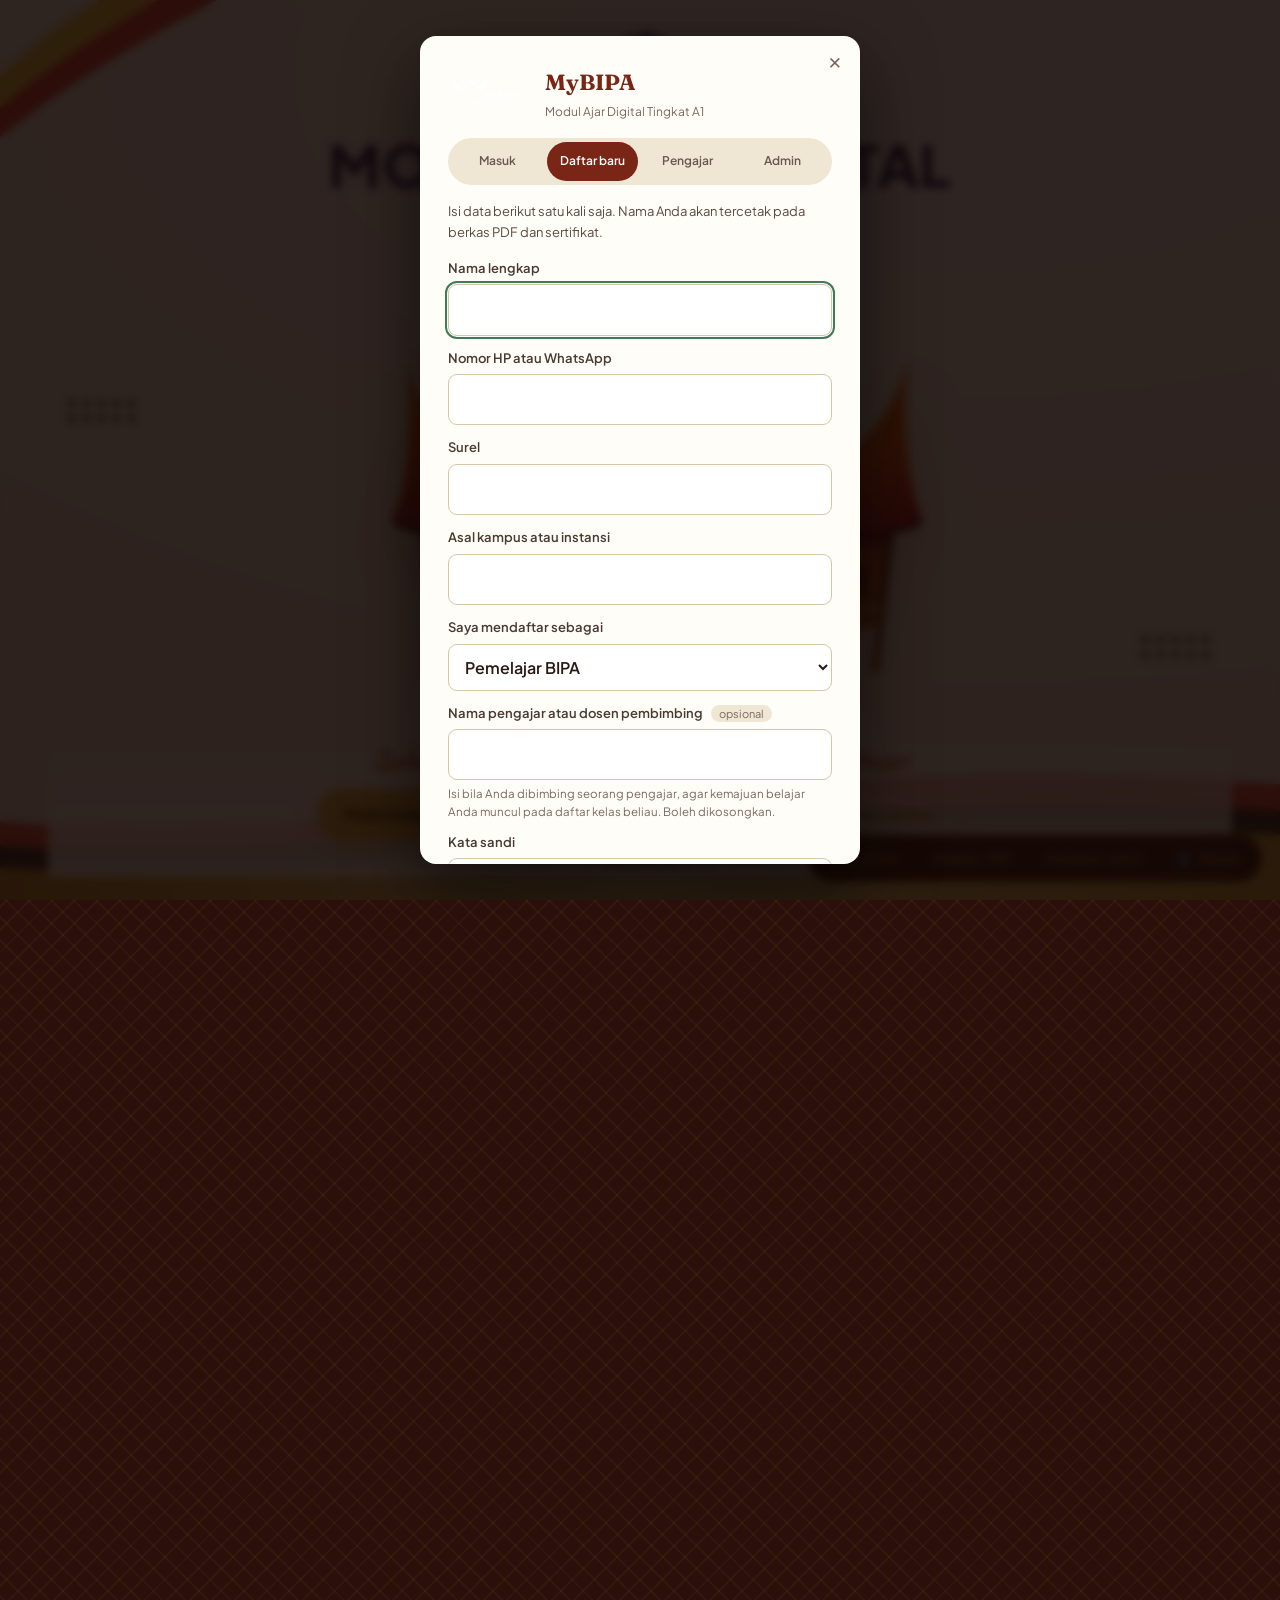
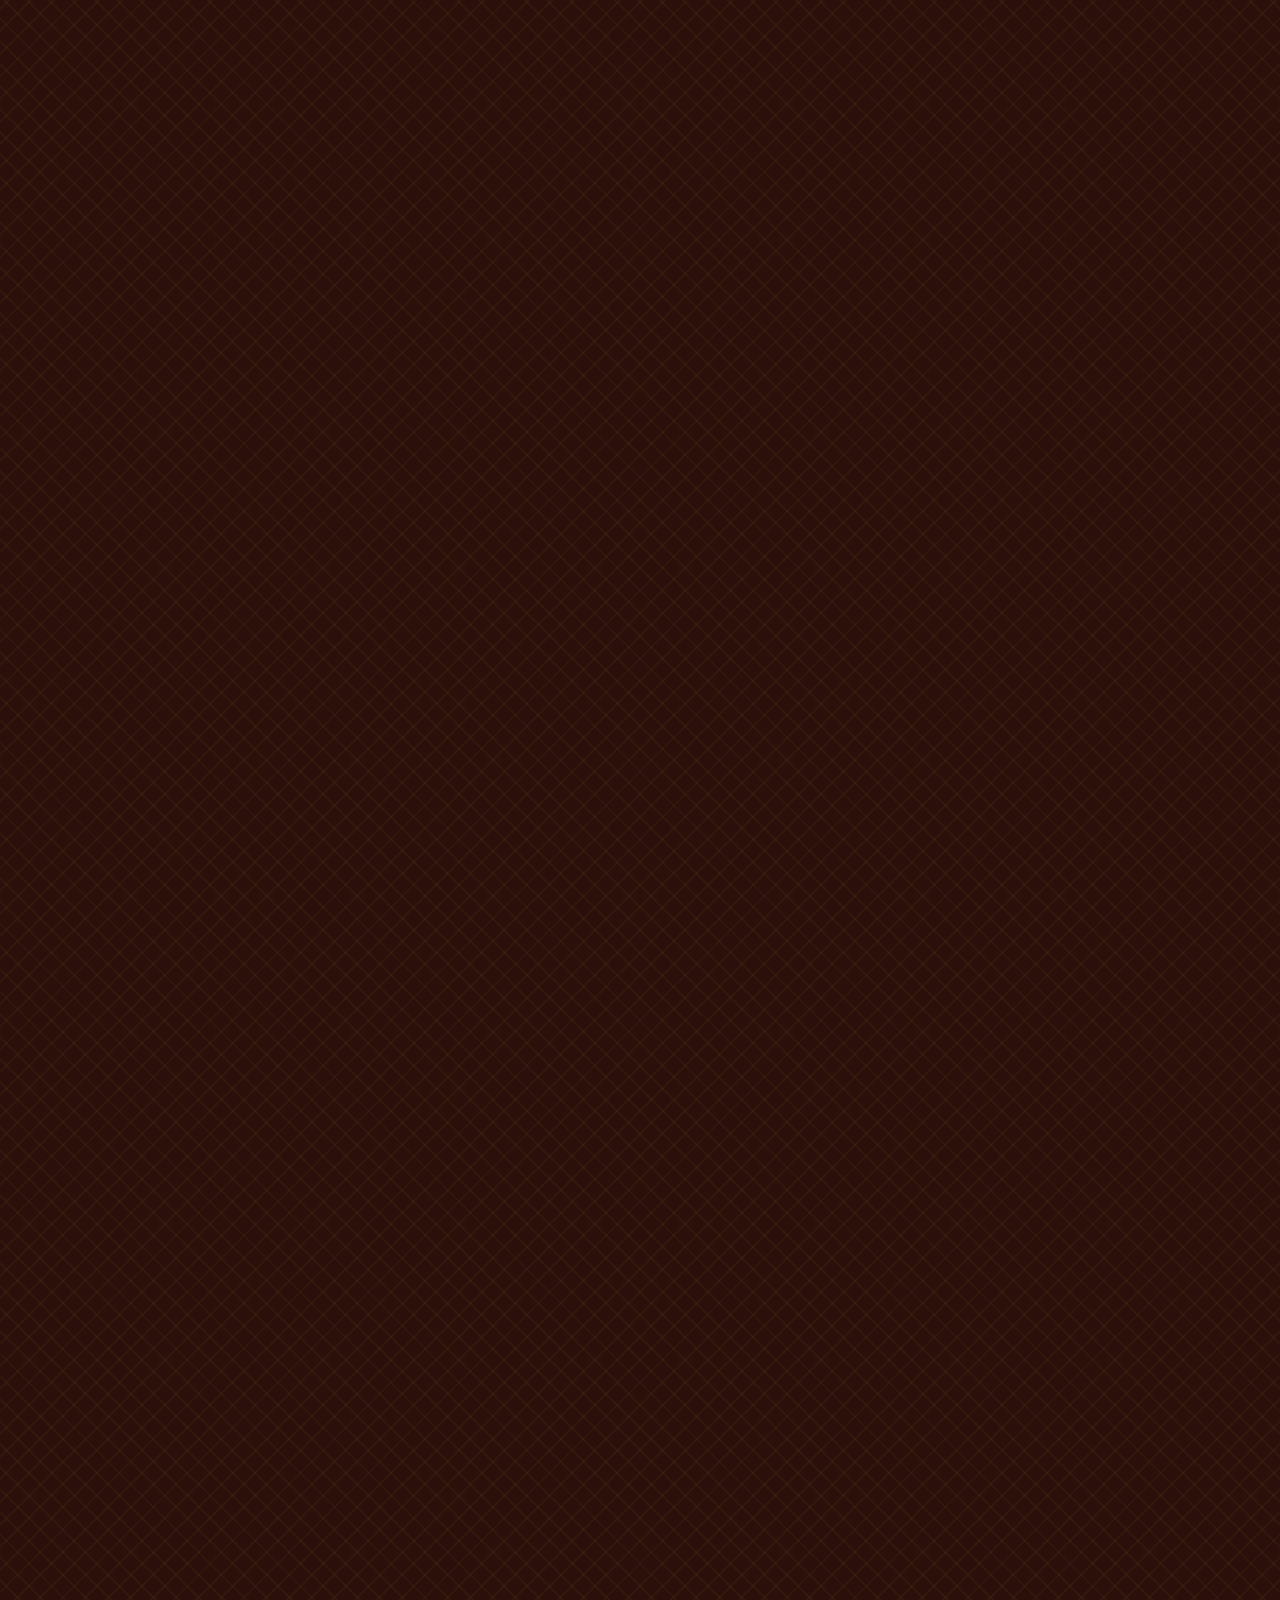
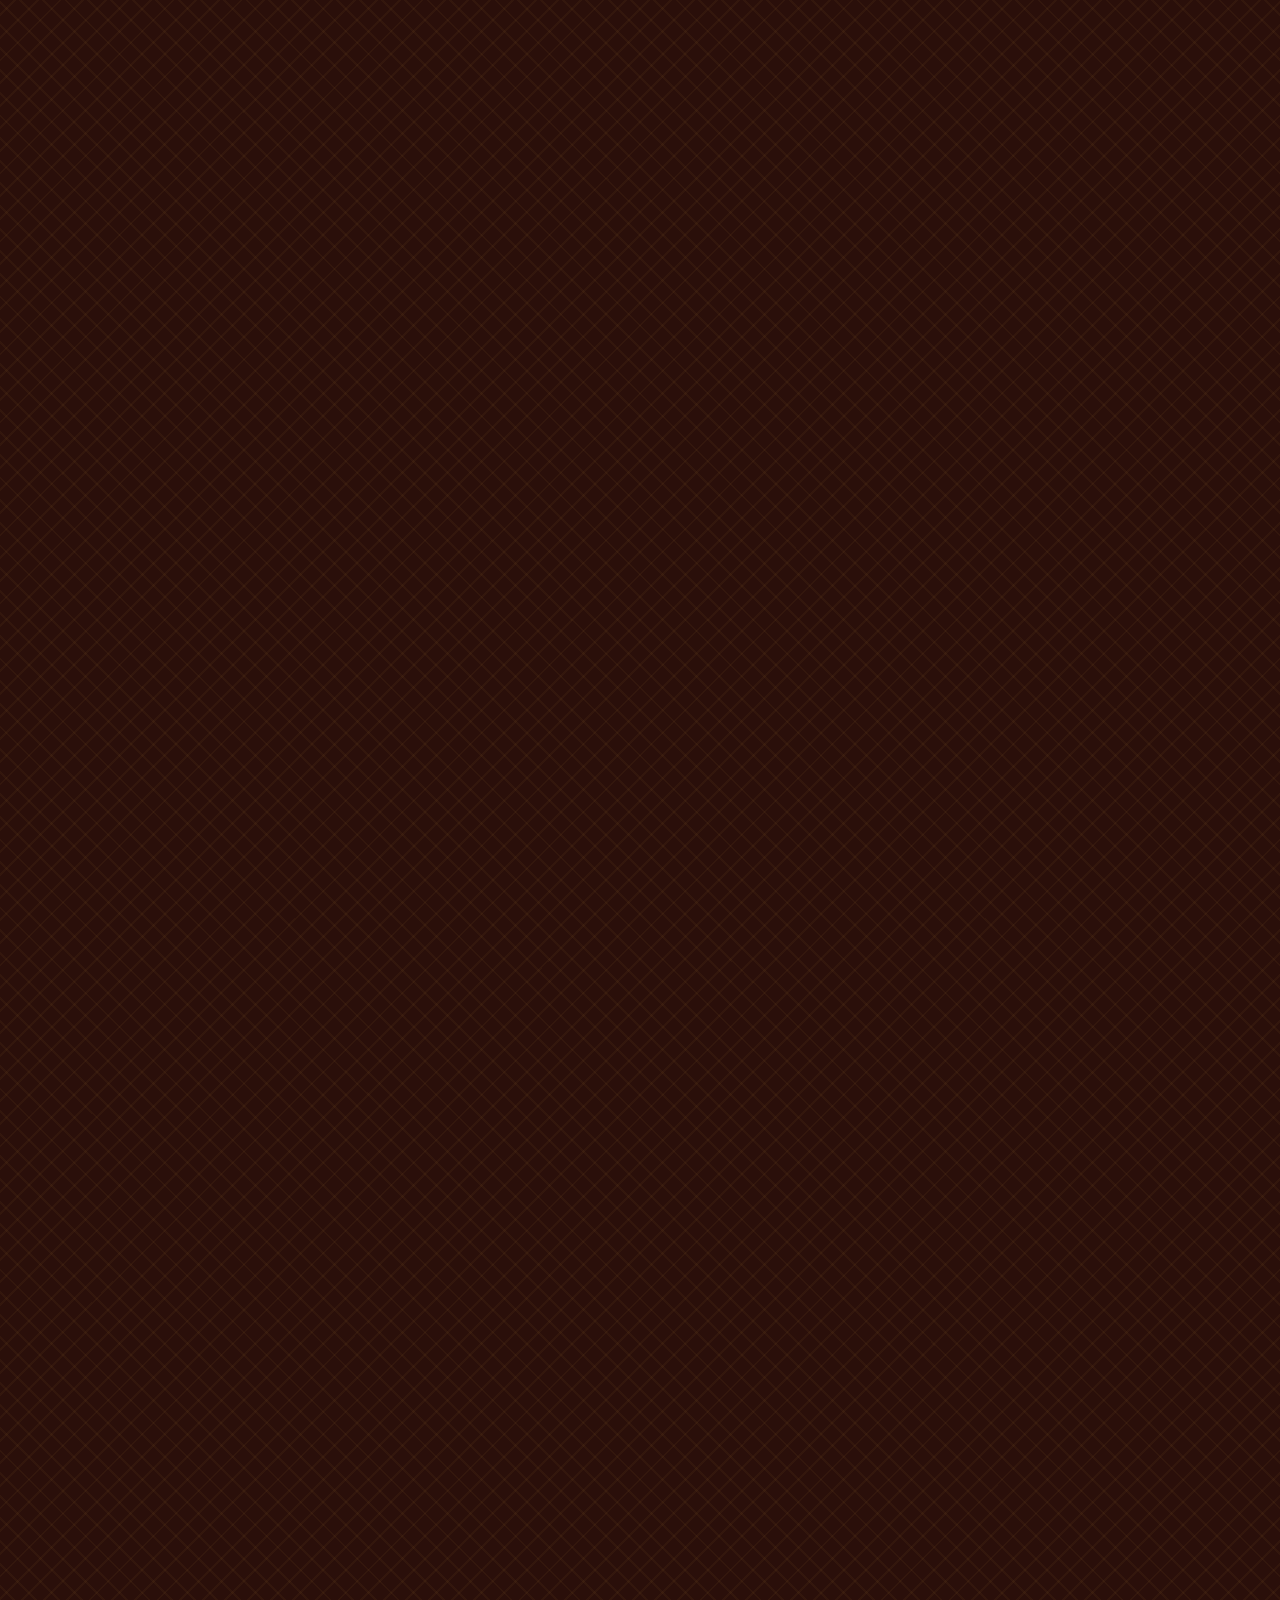
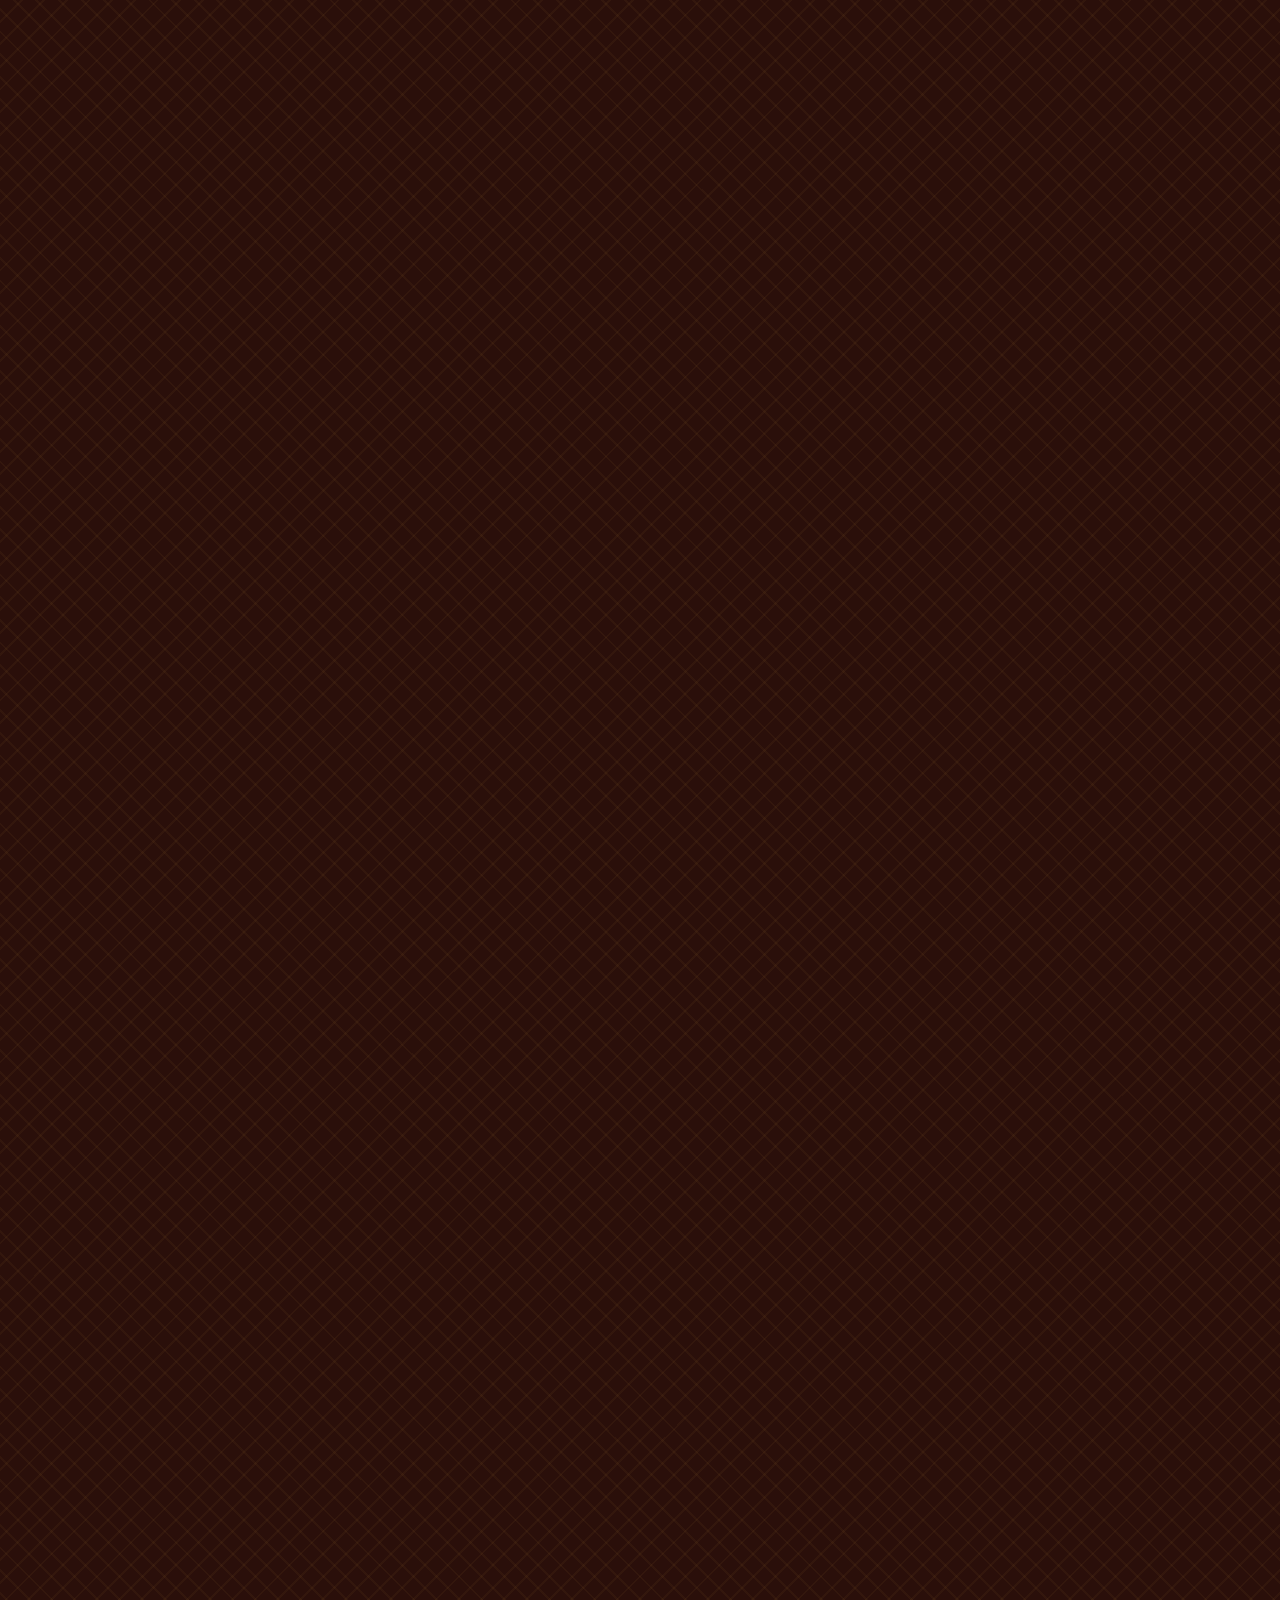
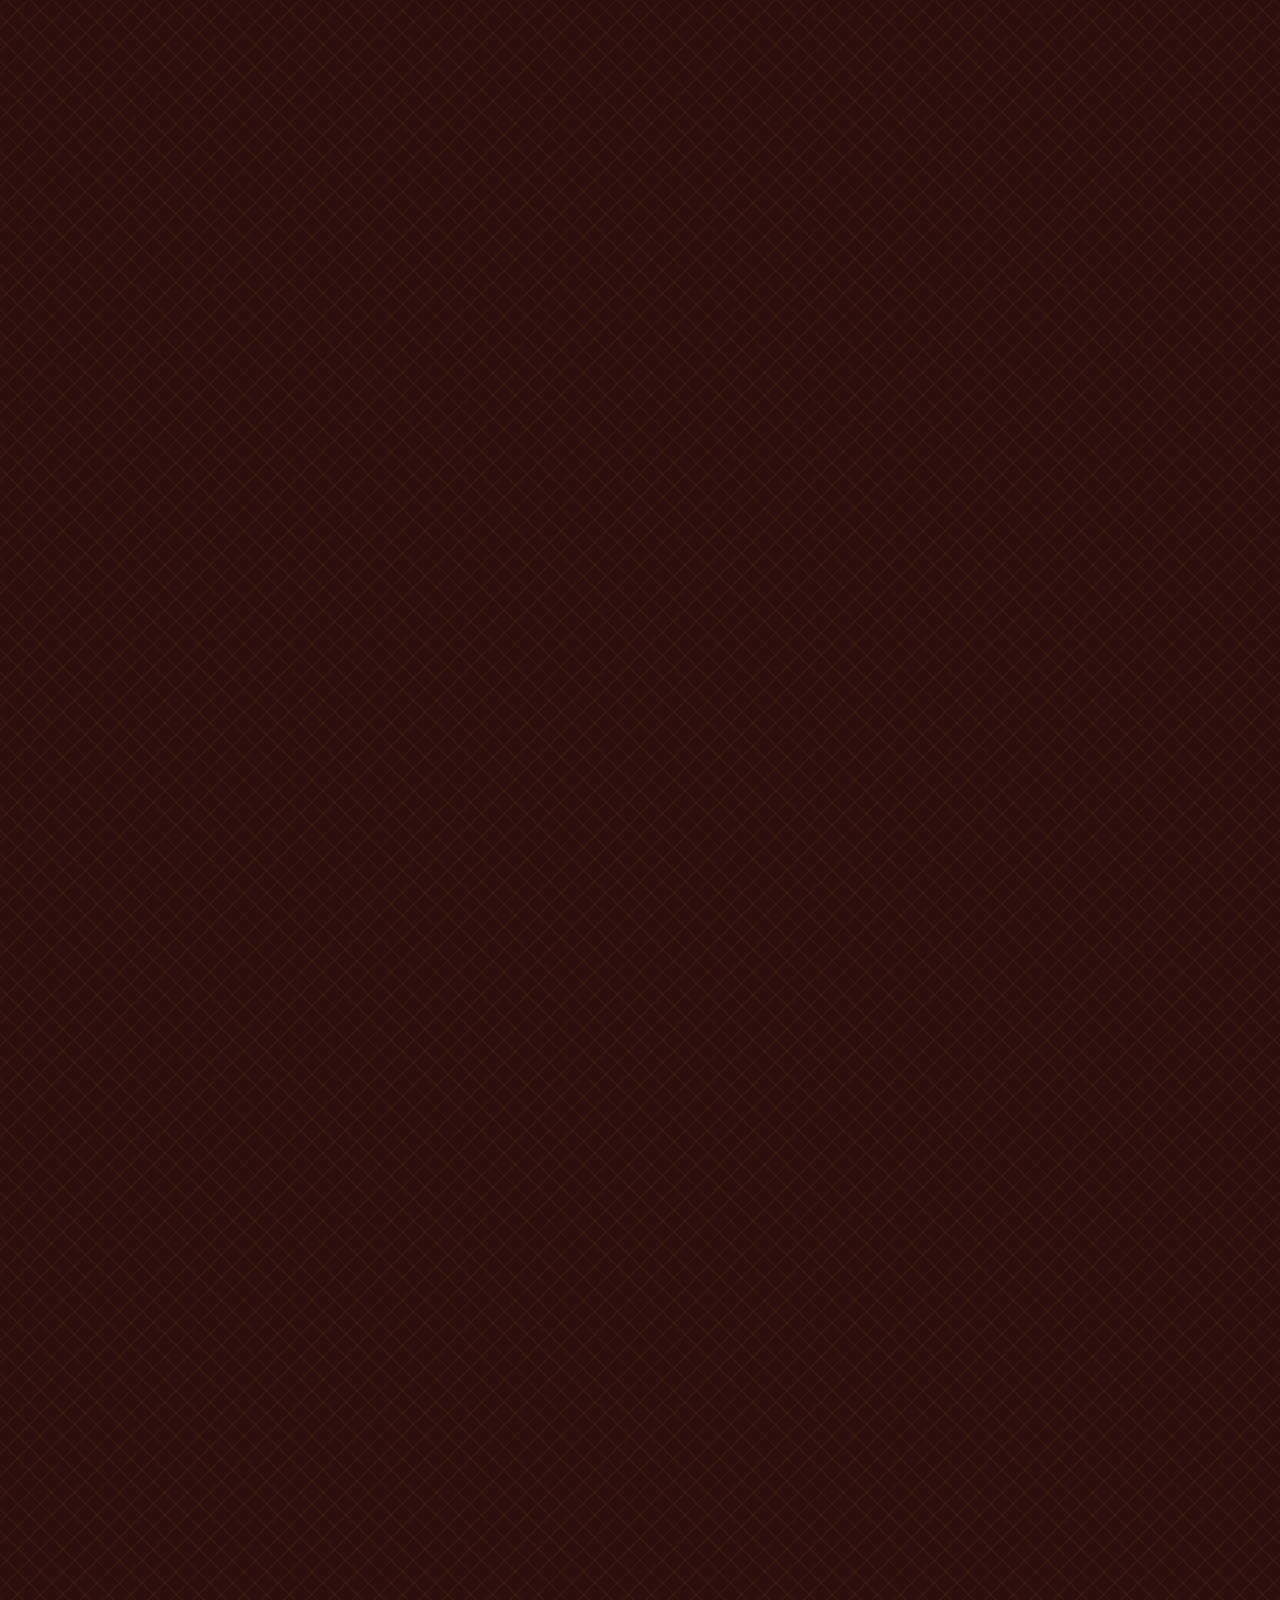
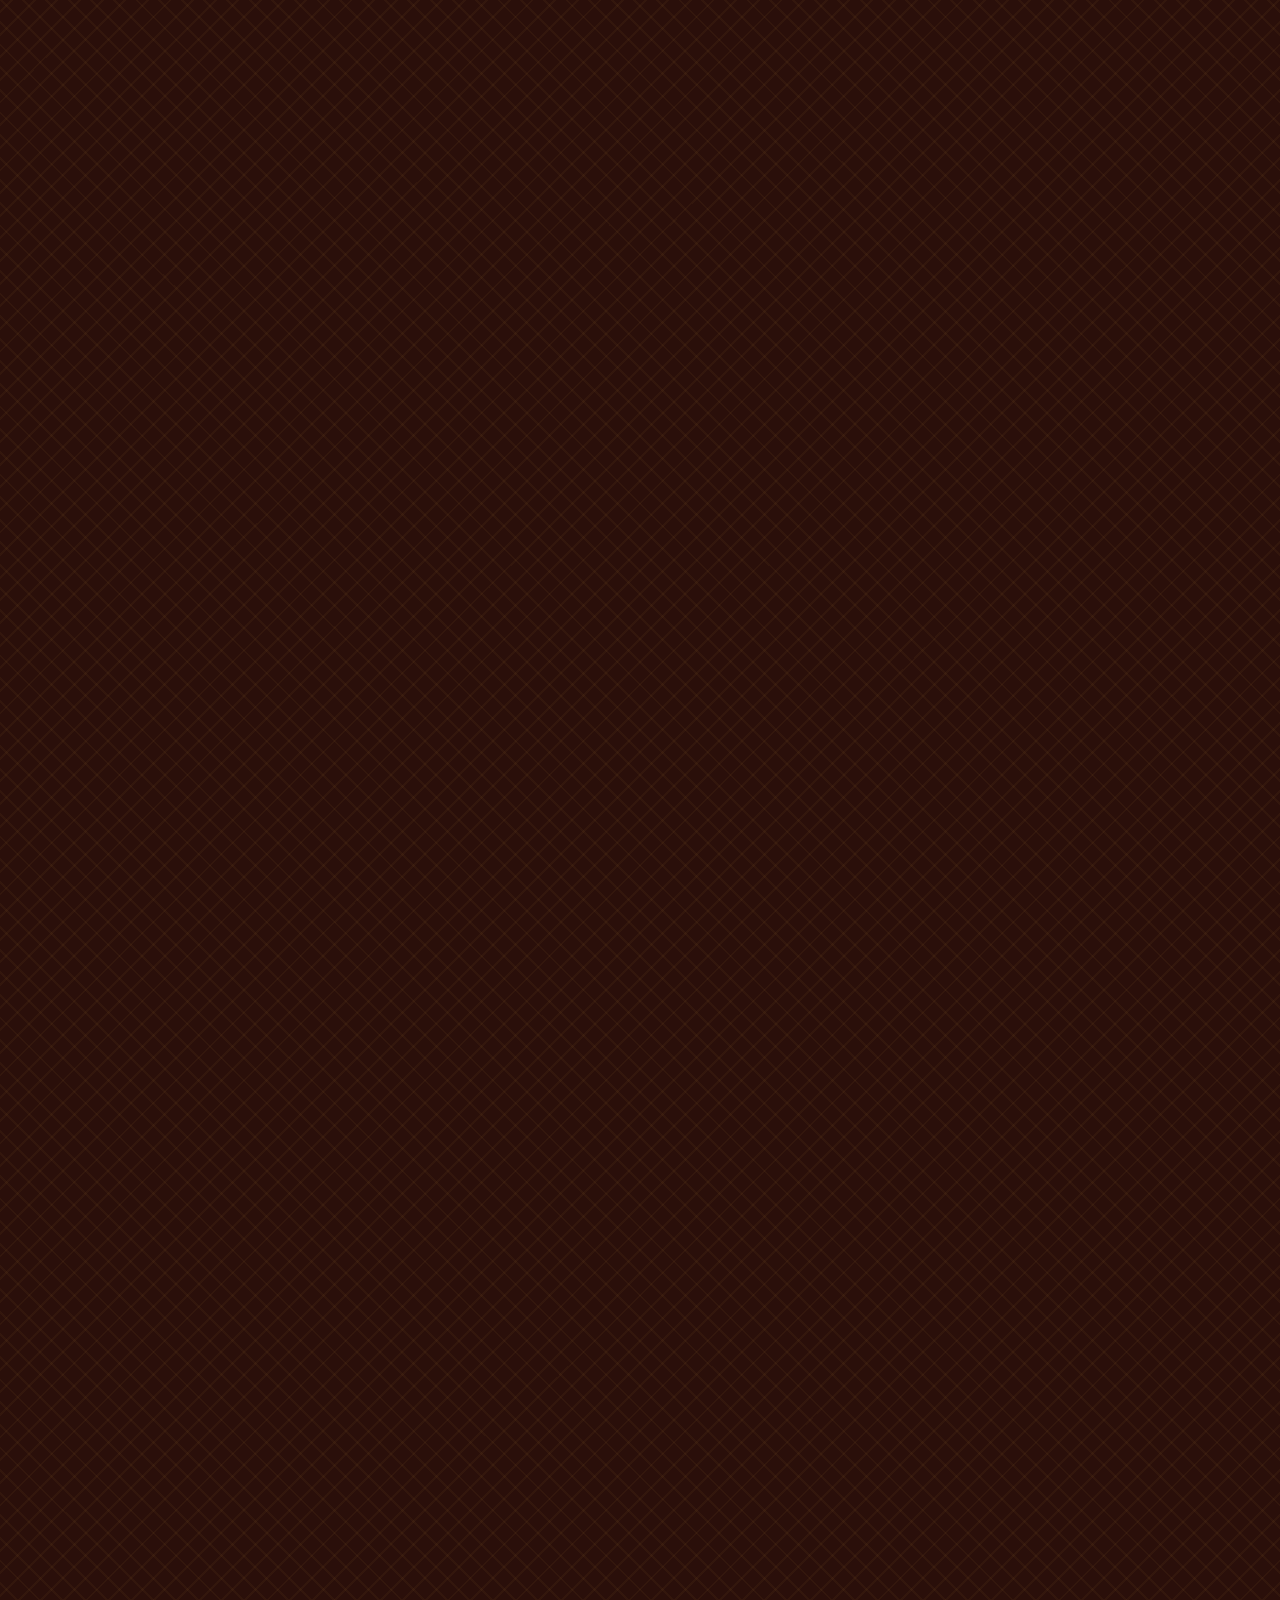
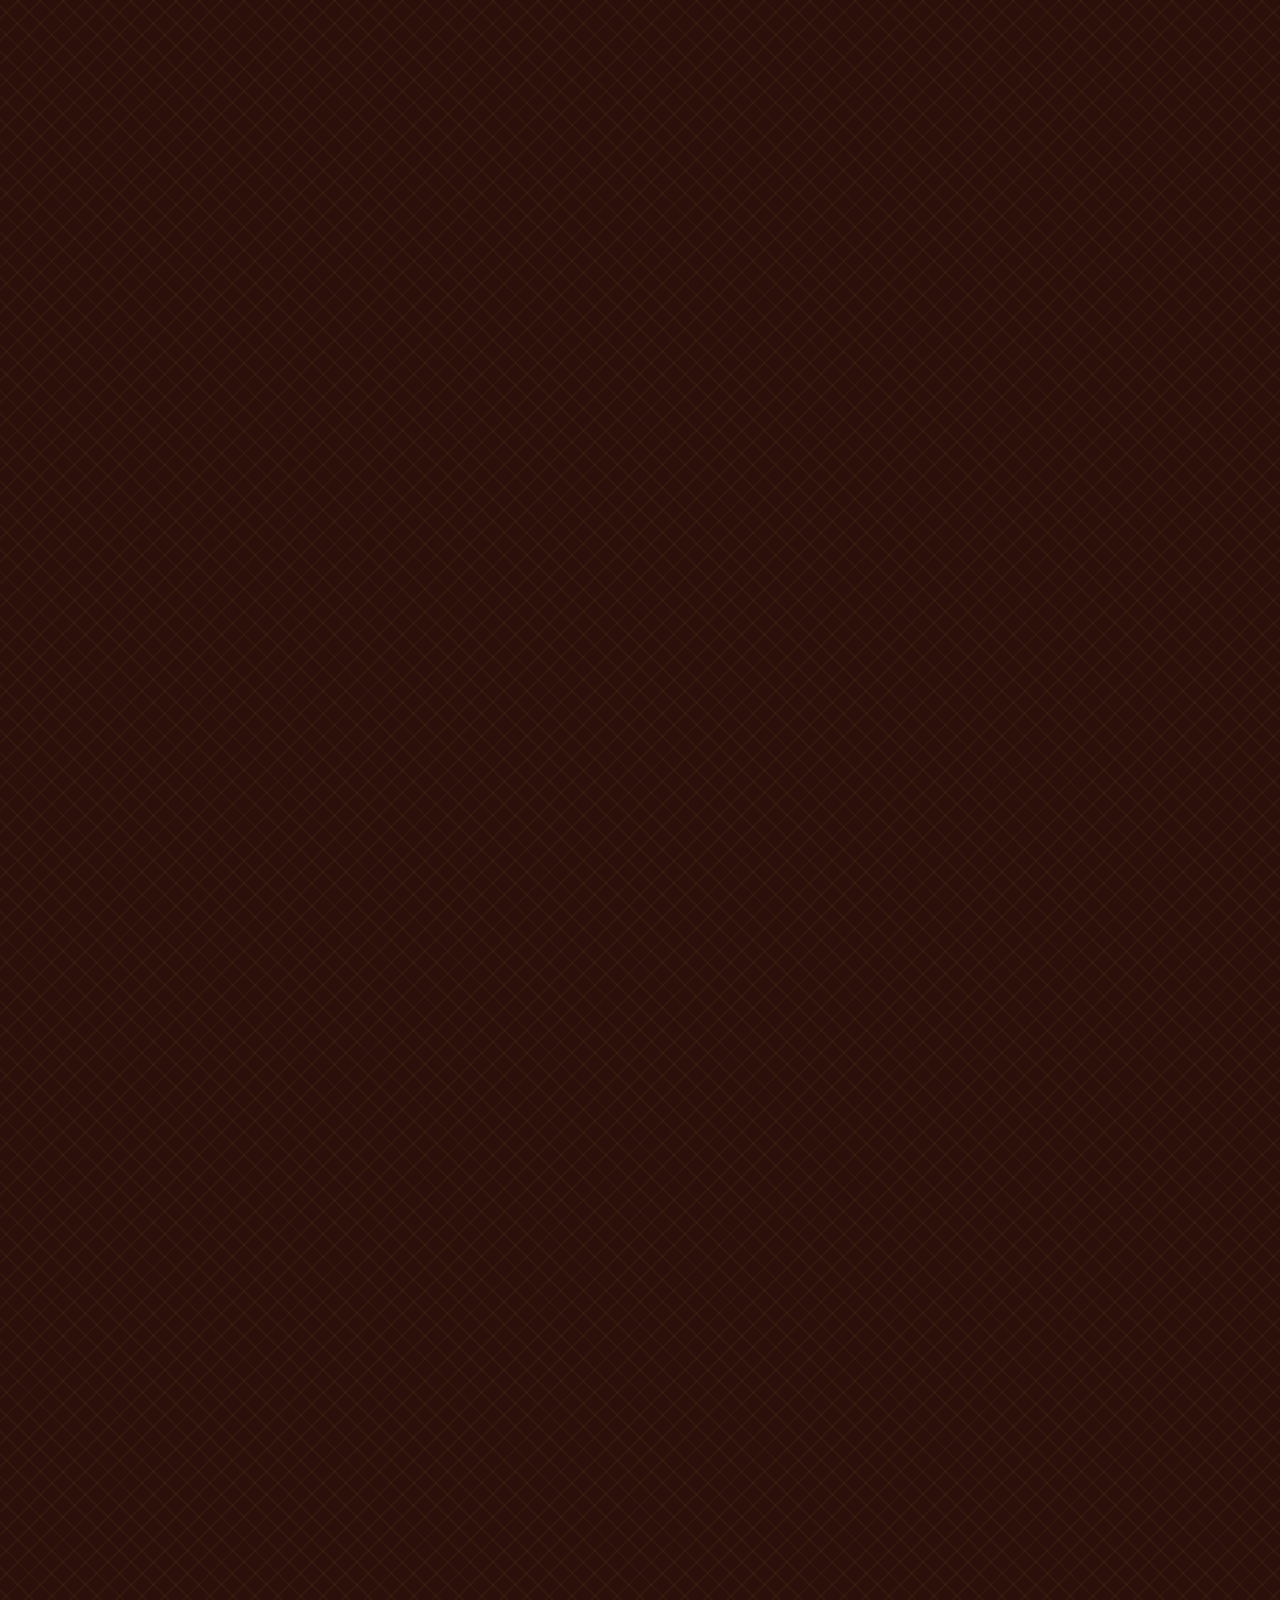
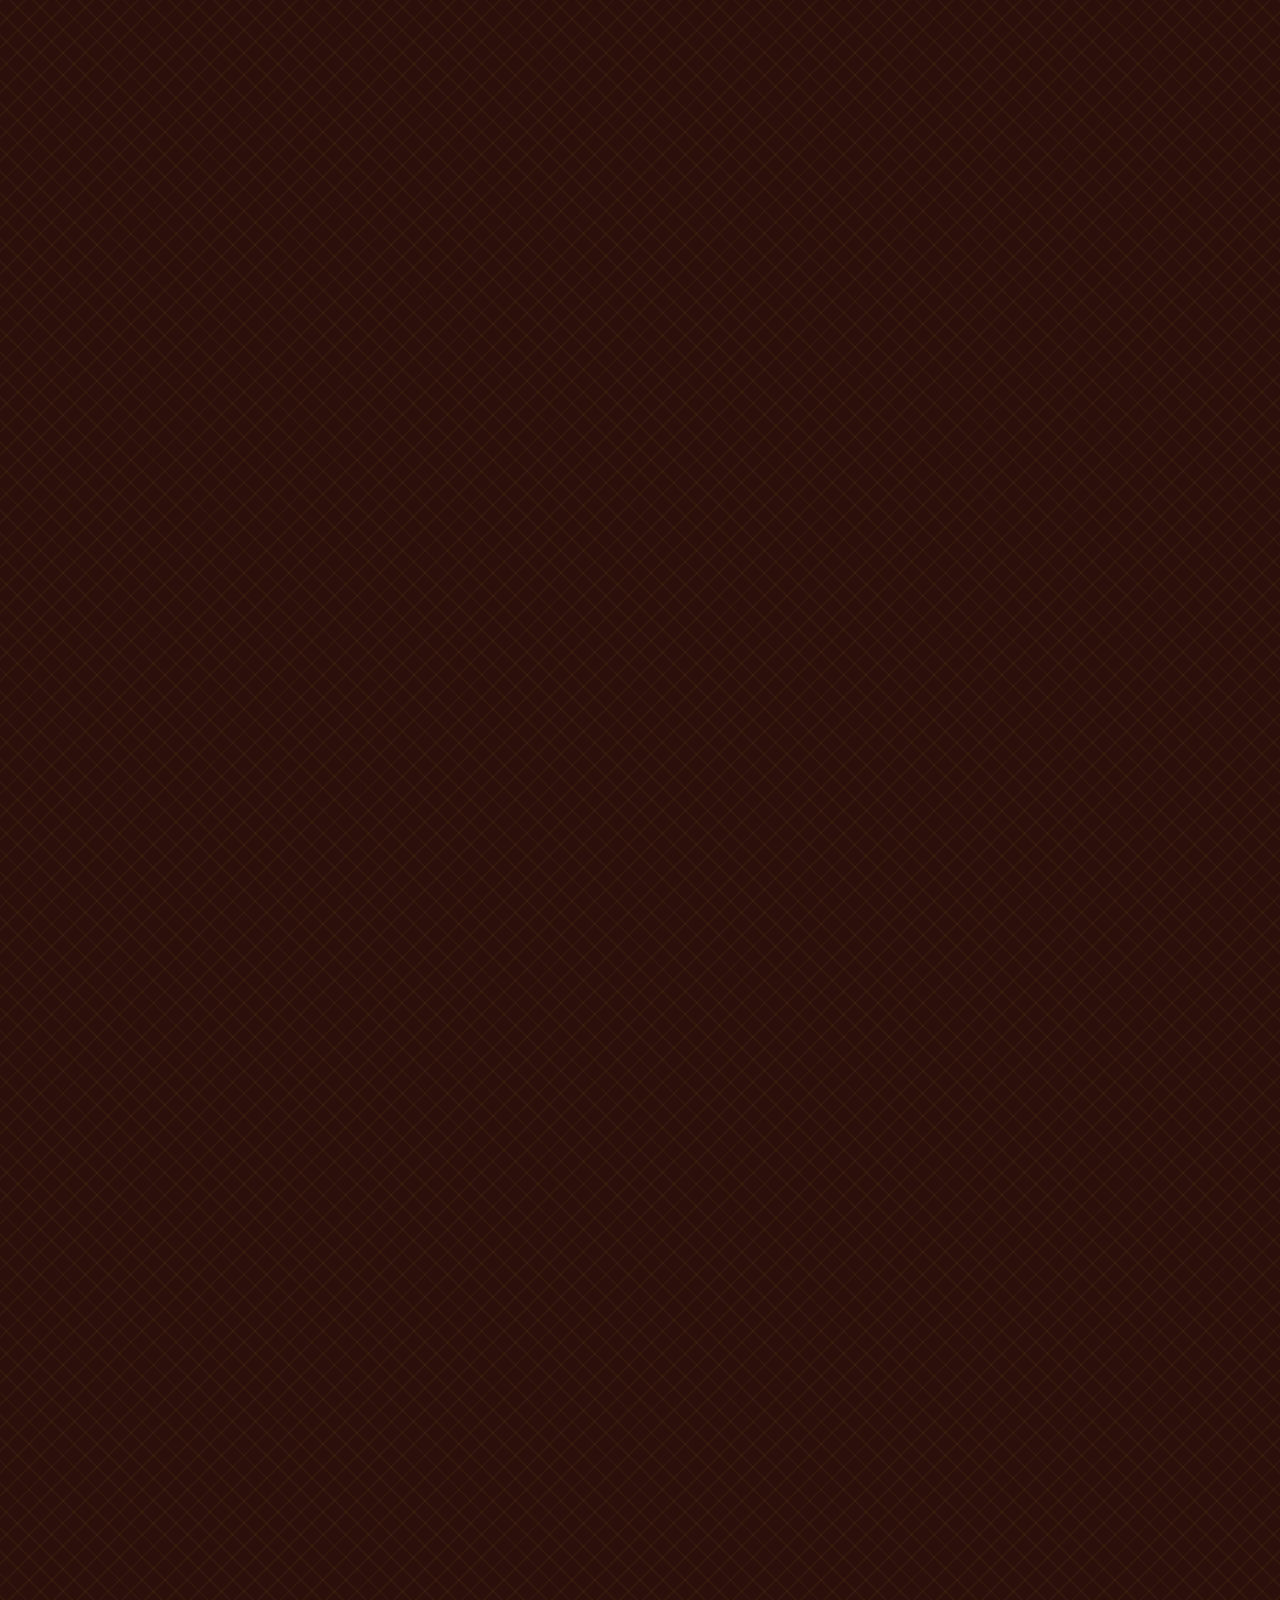
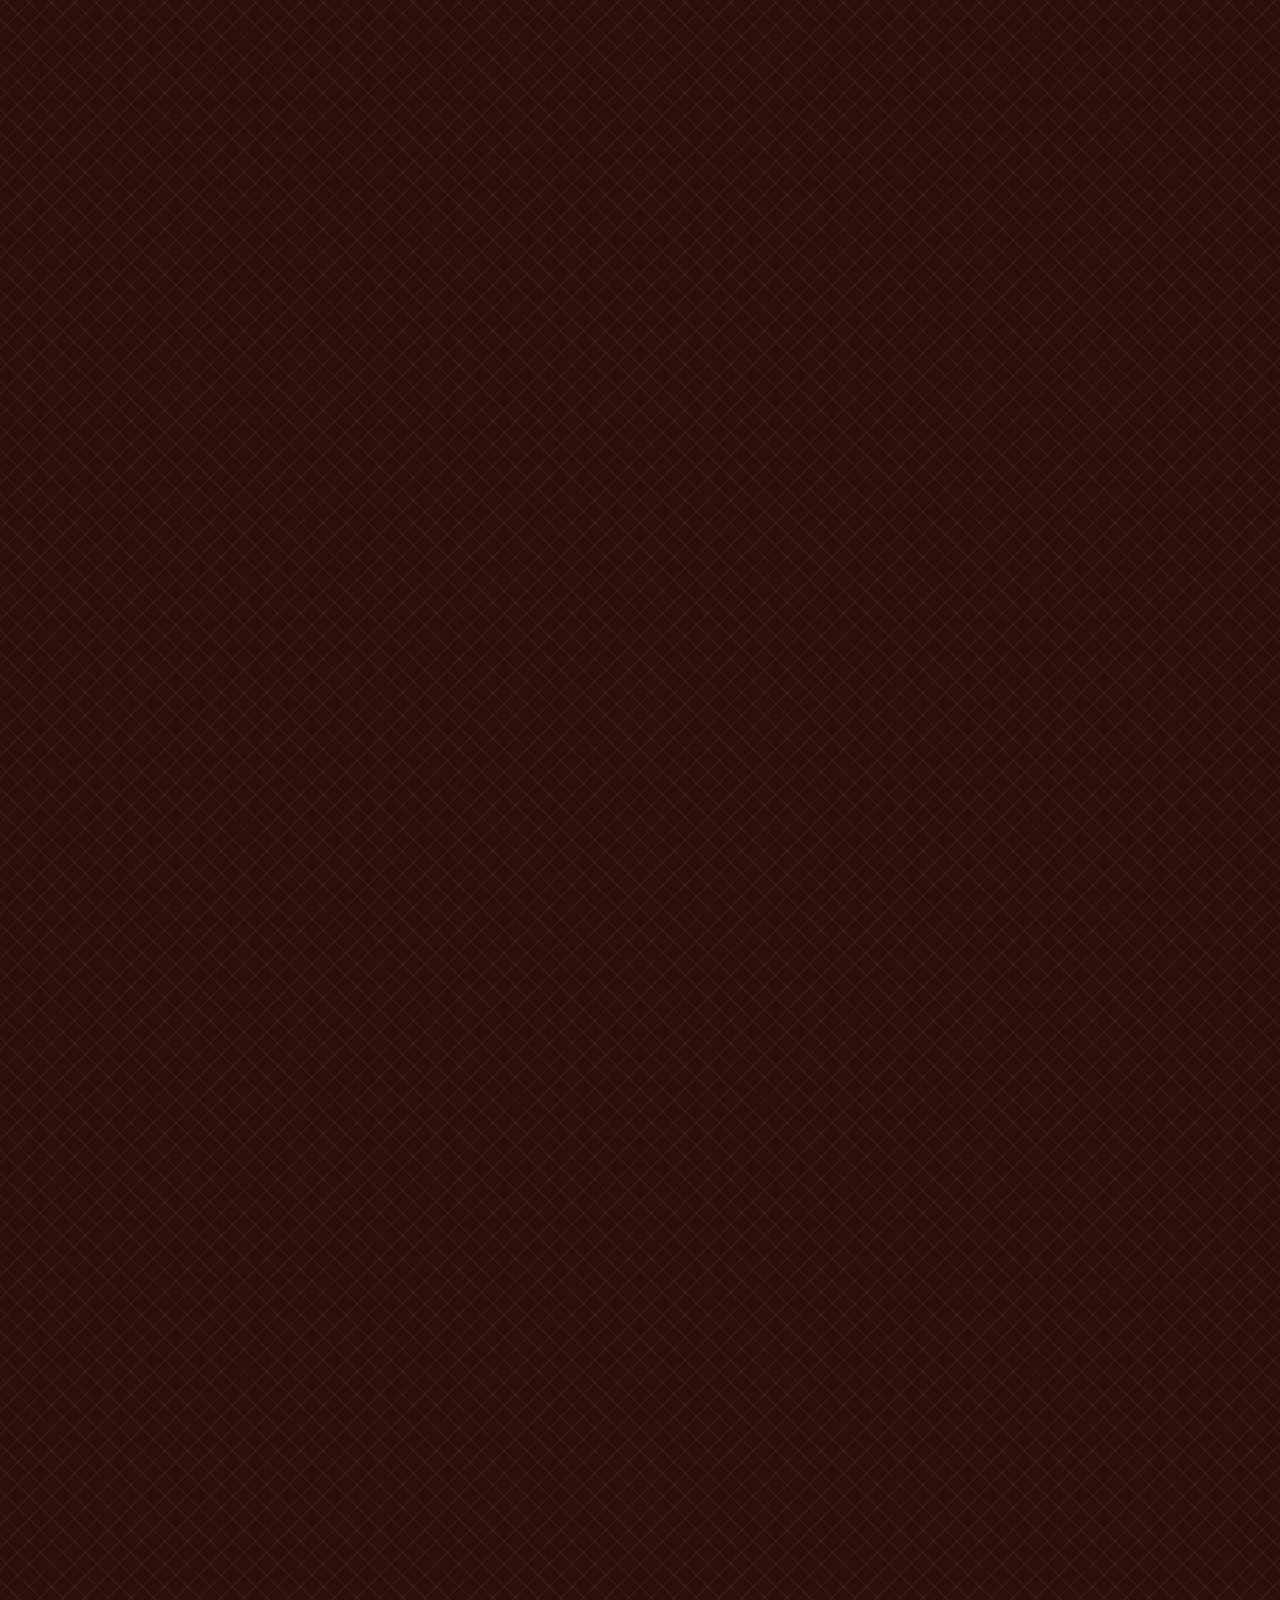
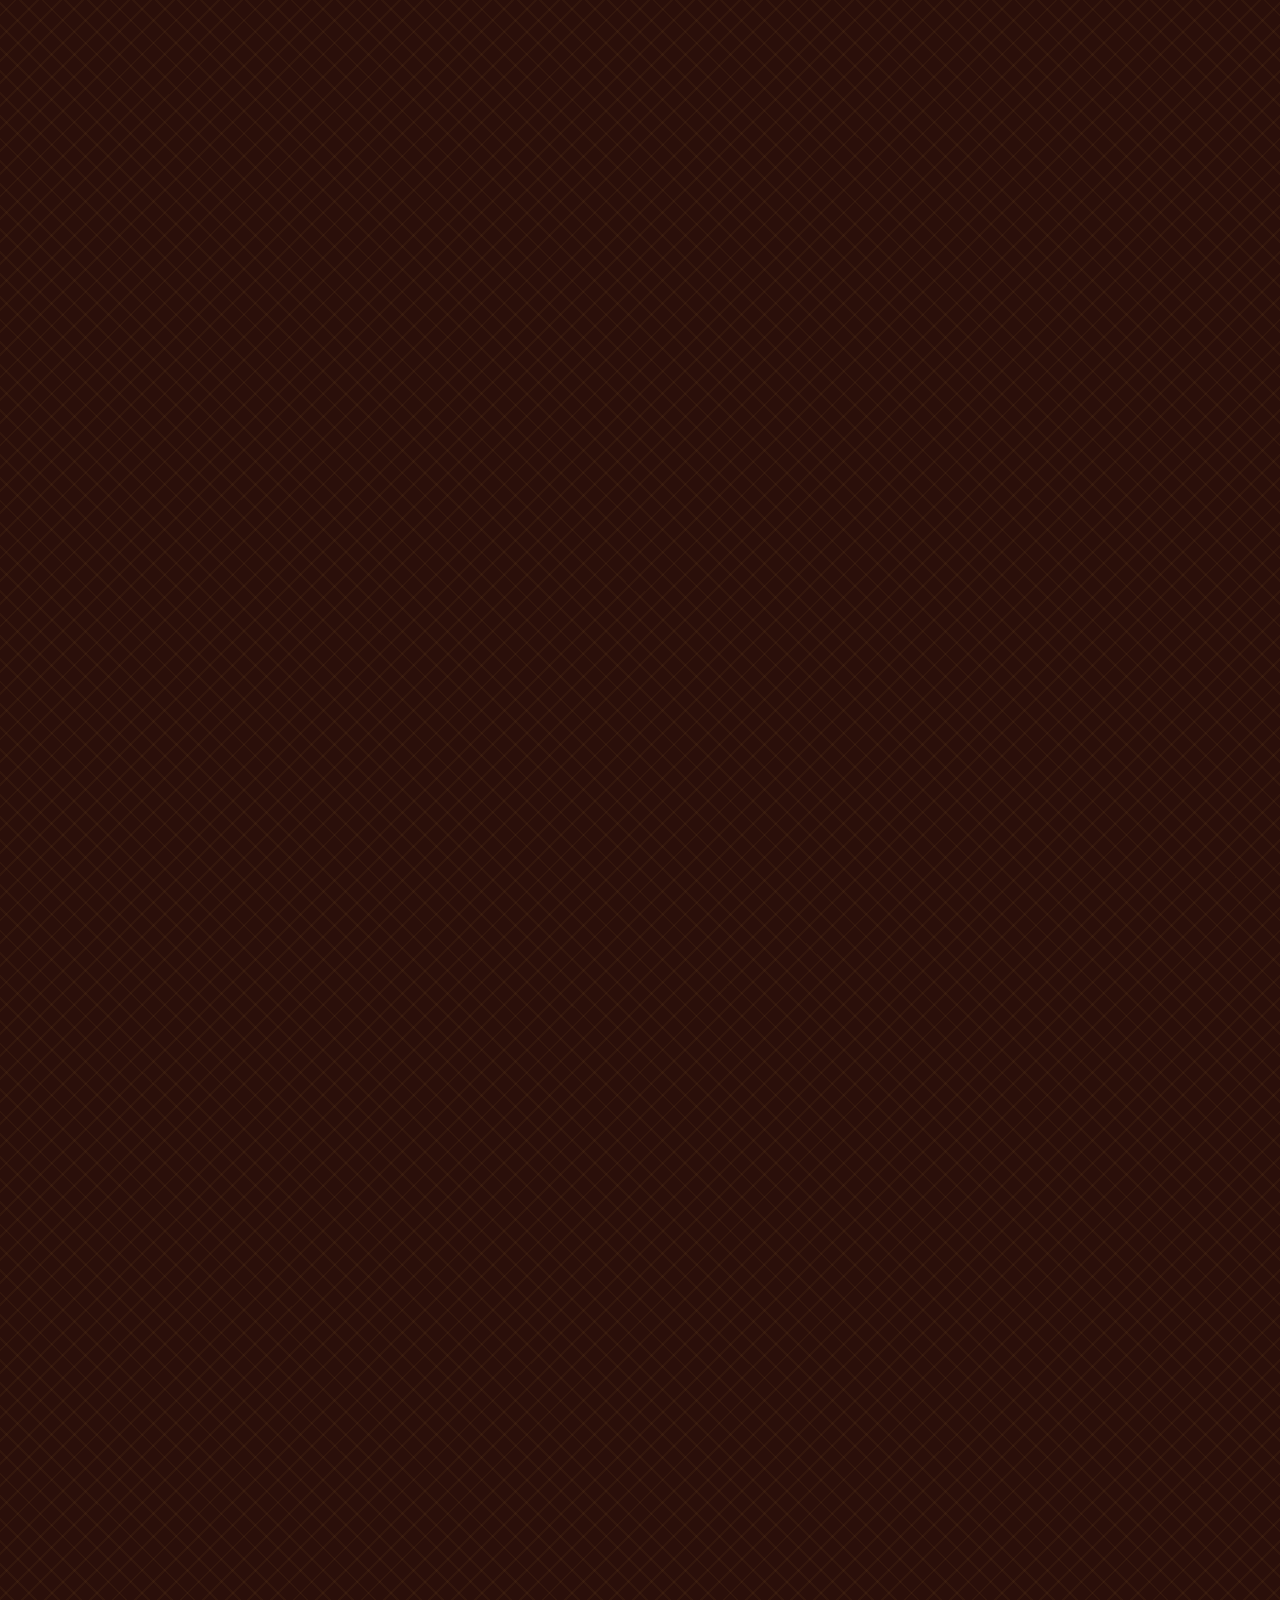
==== commit ce664b93: "feat: enable editing mode for interactive exercises with global Supabase synchronization" ====
--- a/index.html
+++ b/index.html
@@ -235,9 +235,9 @@
 </nav>
 
 <div class="petunjuk-sunting" id="petunjuk-sunting">
-  <b>Mode sunting aktif.</b> Ketuk teks mana pun untuk mengubahnya. Perubahan tersimpan otomatis di peramban ini. Untuk membawa hasilnya ke perangkat lain, buka Daftar lalu tekan <b>Unduh modul hasil suntingan</b>.
-</div>
-
-  <script src="script.js?v=20260924b"></script>
+  <b>Mode sunting aktif.</b> Ketuk teks mana pun untuk mengubahnya. Perubahan tersimpan otomatis secara global ke basis data Supabase.
+</div>
+
+  <script src="script.js?v=20261002_stage2_3"></script>
 </body>
 </html>
--- a/style.css
+++ b/style.css
@@ -1,4 +1,4 @@
-﻿/* ---- dari baris 10-939 ---- */
+/* ---- dari baris 10-939 ---- */
 
 
 /* ==========================================================================
@@ -263,15 +263,15 @@
 .soal{border:1px solid var(--garis);border-radius:8px;padding:14px 18px;margin:0 0 12px;background:#fff}
 .soal .tanya{font-weight:600;margin-bottom:10px}
 .pilihan{display:grid;gap:7px}
-.pilihan button{display:flex;gap:10px;align-items:flex-start;text-align:left;background:#FFFCF4;
+.pilihan button, .pilihan .pg-opsi-btn{display:flex;gap:10px;align-items:flex-start;text-align:left;background:#FFFCF4;
   border:1.5px solid var(--garis);border-radius:7px;padding:10px 13px;font-size:14.5px;cursor:pointer;
   transition:transform .12s ease,border-color .2s,background .2s;color:var(--tinta)}
-.pilihan button:hover:not(:disabled){border-color:var(--emas);transform:translateX(3px)}
-.pilihan button .huruf{font-family:"IBM Plex Mono",monospace;font-size:12px;color:var(--abu);flex:none;
+.pilihan button:hover:not(:disabled), .pilihan .pg-opsi-btn:hover:not(.nonaktif){border-color:var(--emas);transform:translateX(3px)}
+.pilihan button .huruf, .pilihan .pg-opsi-btn .huruf{font-family:"IBM Plex Mono",monospace;font-size:12px;color:var(--abu);flex:none;
   width:18px;font-weight:600}
-.pilihan button.benar{border-color:var(--hijau);background:#EDF7F1;color:#22553C}
-.pilihan button.salah{border-color:var(--merah);background:#FBEDEC;color:#8E2B21}
-.pilihan button:disabled{cursor:default}
+.pilihan button.benar, .pilihan .pg-opsi-btn.benar{border-color:var(--hijau);background:#EDF7F1;color:#22553C}
+.pilihan button.salah, .pilihan .pg-opsi-btn.salah{border-color:var(--merah);background:#FBEDEC;color:#8E2B21}
+.pilihan button:disabled, .pilihan .pg-opsi-btn.nonaktif{cursor:default}
 .umpan{margin-top:10px;font-size:13.5px;padding:9px 13px;border-radius:7px;display:none}
 .umpan.tampil{display:block;animation:masuk .35s ease}
 .umpan.ya{background:#EDF7F1;color:#22553C;border-left:3px solid var(--hijau)}
@@ -296,12 +296,12 @@
 
 .jodoh{display:grid;grid-template-columns:1fr 1fr;gap:20px}
 .jodoh .lajur{display:grid;gap:8px;align-content:start}
-.jodoh button{background:#FFFCF4;border:1.5px solid var(--garis);border-radius:8px;padding:10px 13px;
+.jodoh button, .jodoh .jodoh-btn{background:#FFFCF4;border:1.5px solid var(--garis);border-radius:8px;padding:10px 13px;
   text-align:left;font-size:14px;cursor:pointer;color:var(--tinta);transition:.15s}
-.jodoh button:hover:not(:disabled){border-color:var(--emas)}
-.jodoh button.pilih{border-color:var(--jingga);background:#FFF0E3}
-.jodoh button.cocok{border-color:var(--hijau);background:#EDF7F1;color:#22553C;cursor:default}
-.jodoh button.geleng{animation:geleng .4s}
+.jodoh button:hover:not(:disabled), .jodoh .jodoh-btn:hover:not(.cocok){border-color:var(--emas)}
+.jodoh button.pilih, .jodoh .jodoh-btn.pilih{border-color:var(--jingga);background:#FFF0E3}
+.jodoh button.cocok, .jodoh .jodoh-btn.cocok{border-color:var(--hijau);background:#EDF7F1;color:#22553C;cursor:default}
+.jodoh button.geleng, .jodoh .jodoh-btn.geleng{animation:geleng .4s}
 @keyframes geleng{0%,100%{transform:translateX(0)}25%{transform:translateX(-6px)}75%{transform:translateX(6px)}}
 
 .kartu-kata{display:grid;grid-template-columns:repeat(auto-fill,minmax(190px,1fr));gap:12px}
@@ -873,6 +873,11 @@
 /* ---------- MODE SUNTING ---------- */
 body.sunting [data-sid]{outline:1px dashed rgba(184,134,43,.8);outline-offset:3px;border-radius:3px}
 body.sunting [data-sid]:focus{outline:2px solid var(--hijau);background:#FFFDF2}
+body.sunting .pg-opsi-btn, body.sunting .jodoh-btn, body.sunting .keping{cursor:default}
+body.sunting .pg-opsi-btn:hover, body.sunting .jodoh-btn:hover{transform:none;border-color:var(--garis)}
+body.sunting [data-sid]{cursor:text;user-select:text}
+body.sunting .tanya{display:block;min-width:50px}
+body.sunting .opsi-teks, body.sunting .jodoh-teks, body.sunting .keping-teks, body.sunting .kartu-teks{display:inline-block;min-width:20px}
 .bilah button.aktif{background:var(--emas);color:#3A1508}
 .petunjuk-sunting{position:fixed;left:10px;right:10px;bottom:70px;z-index:59;display:none;
   background:rgba(62,124,89,.96);color:#fff;padding:10px 13px;border-radius:11px;
